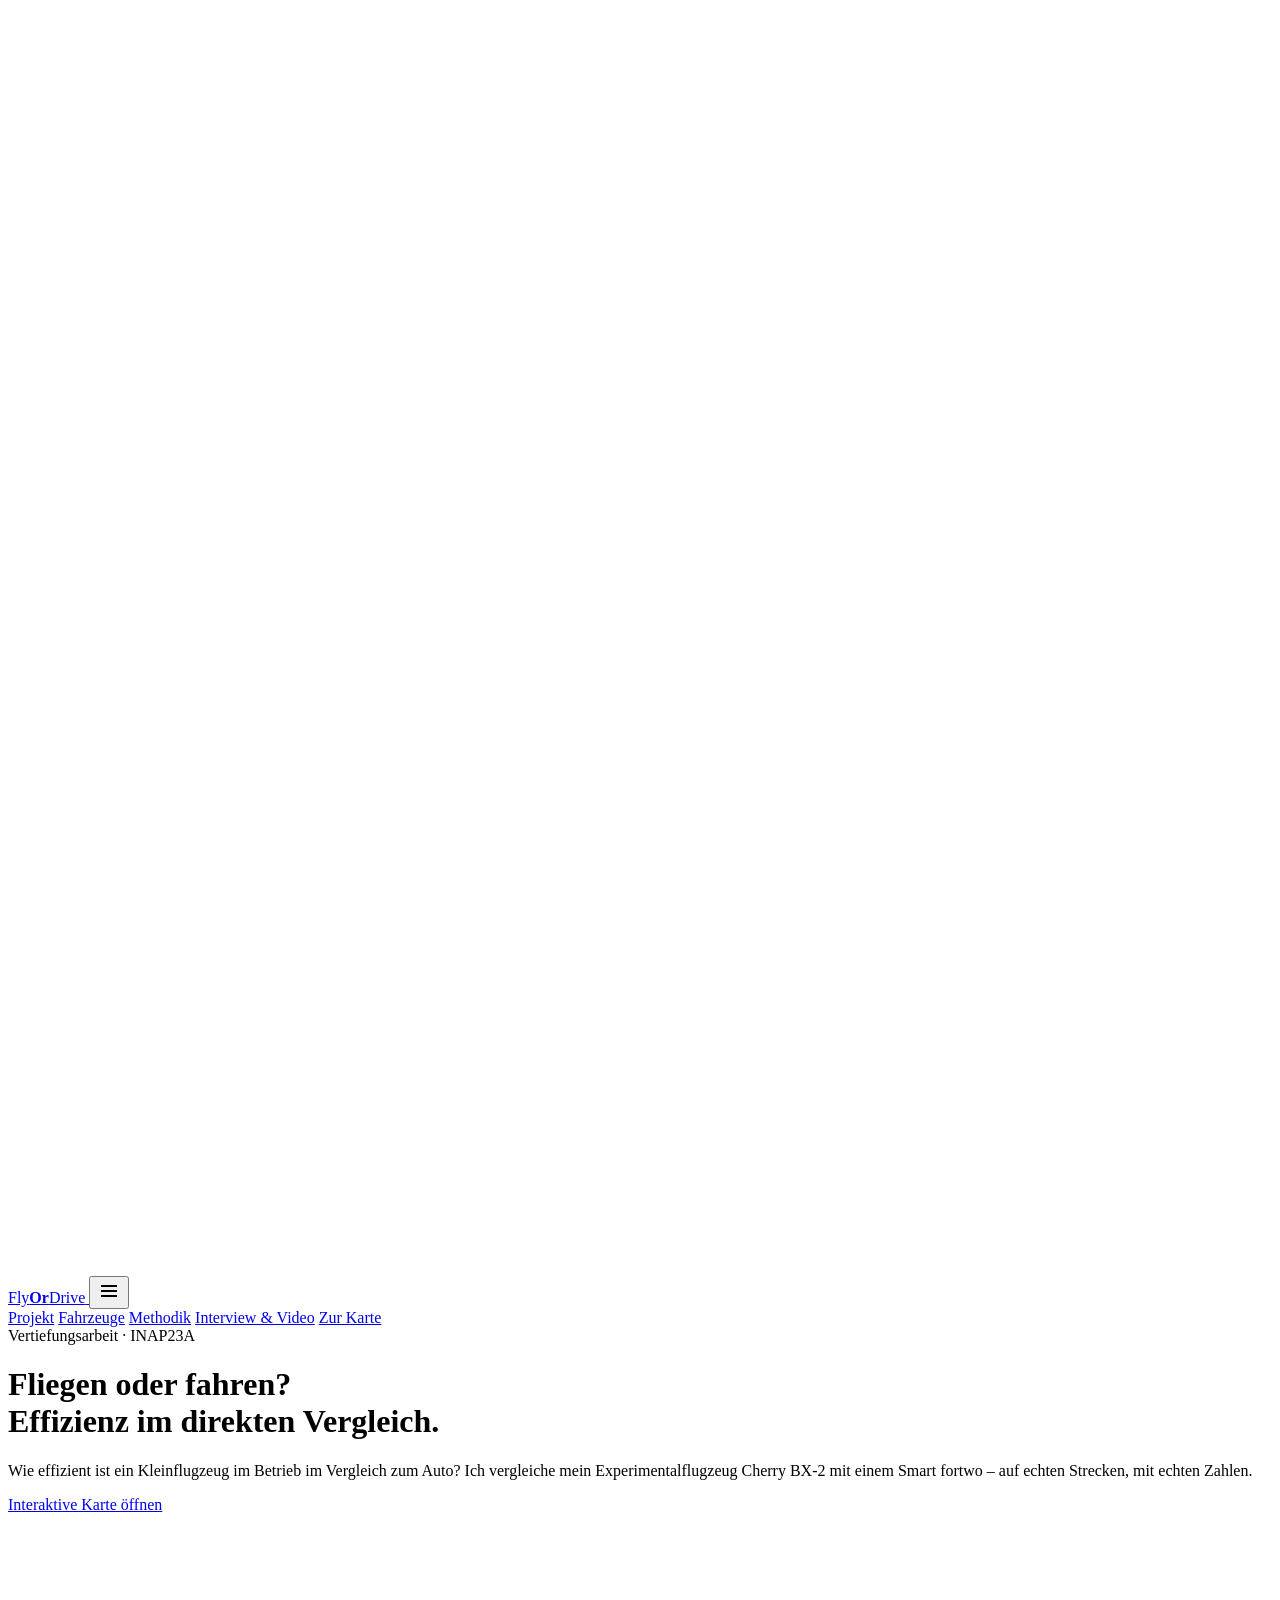
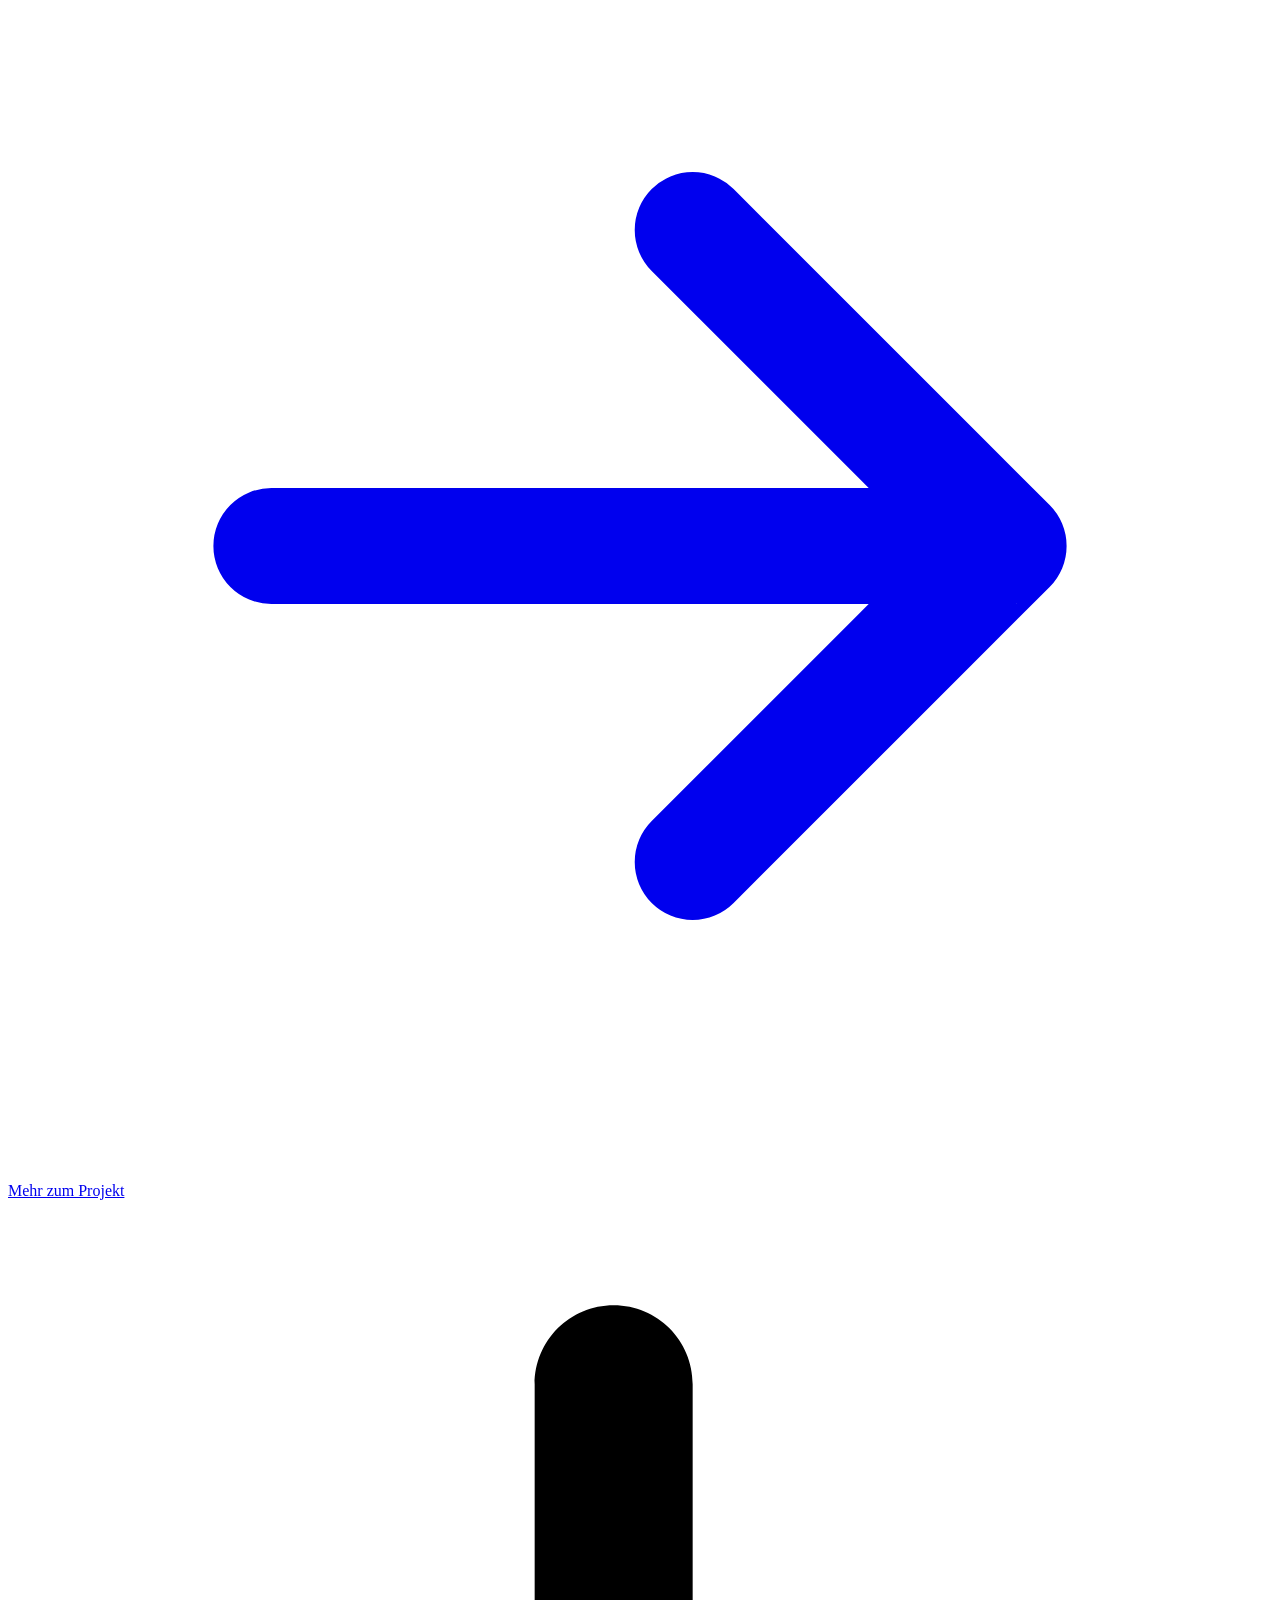
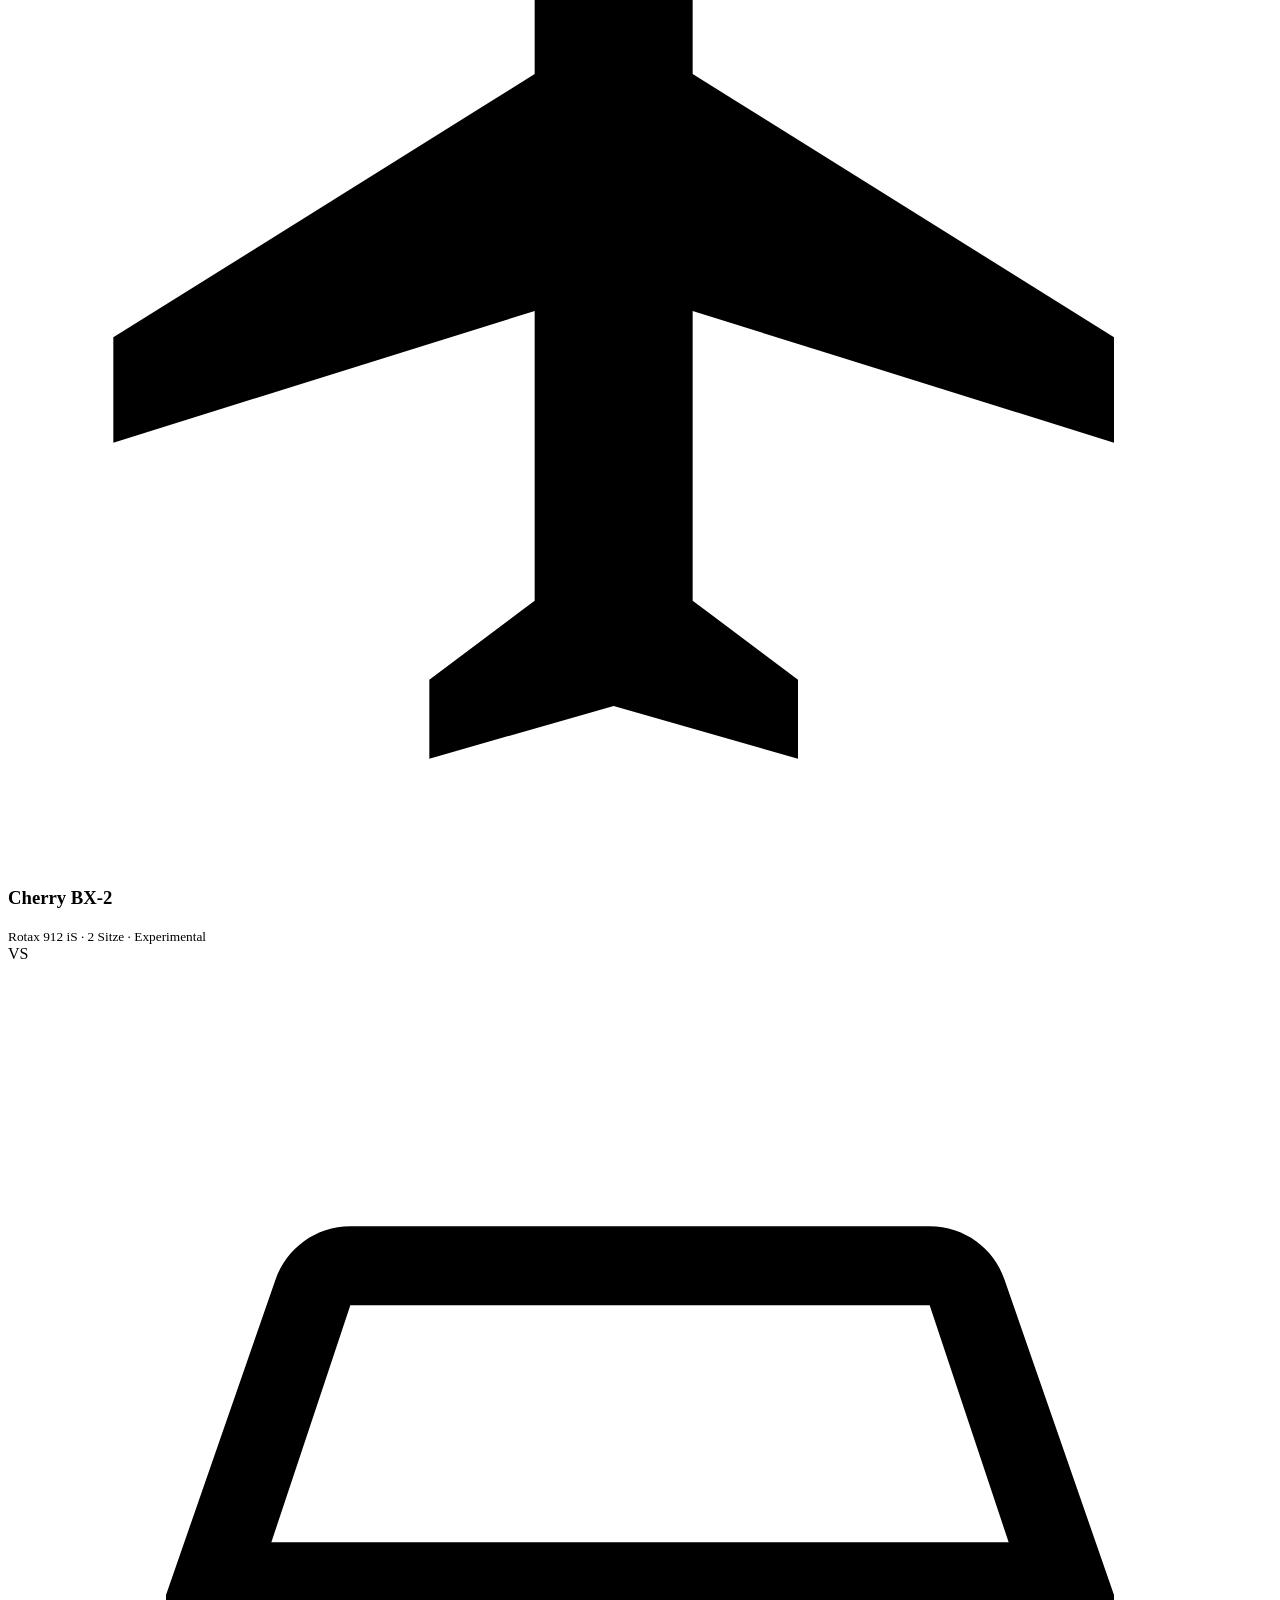
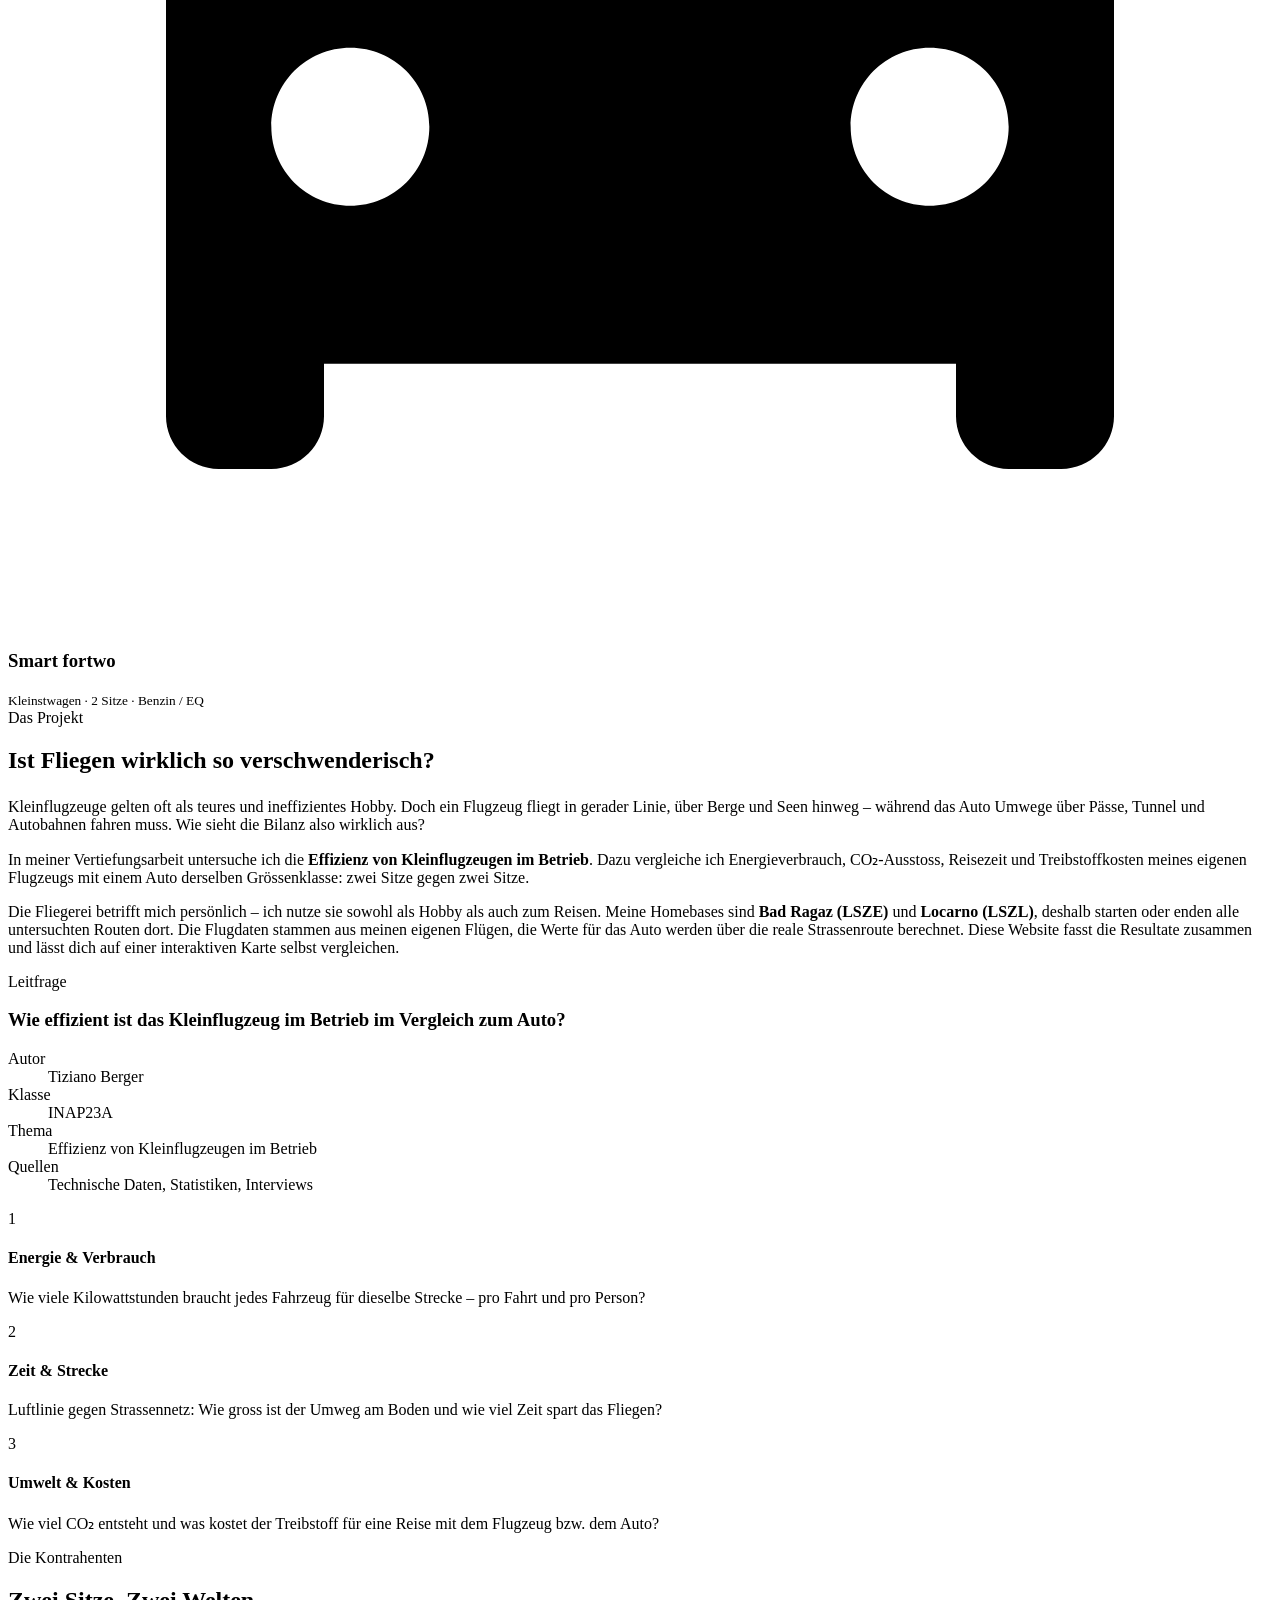
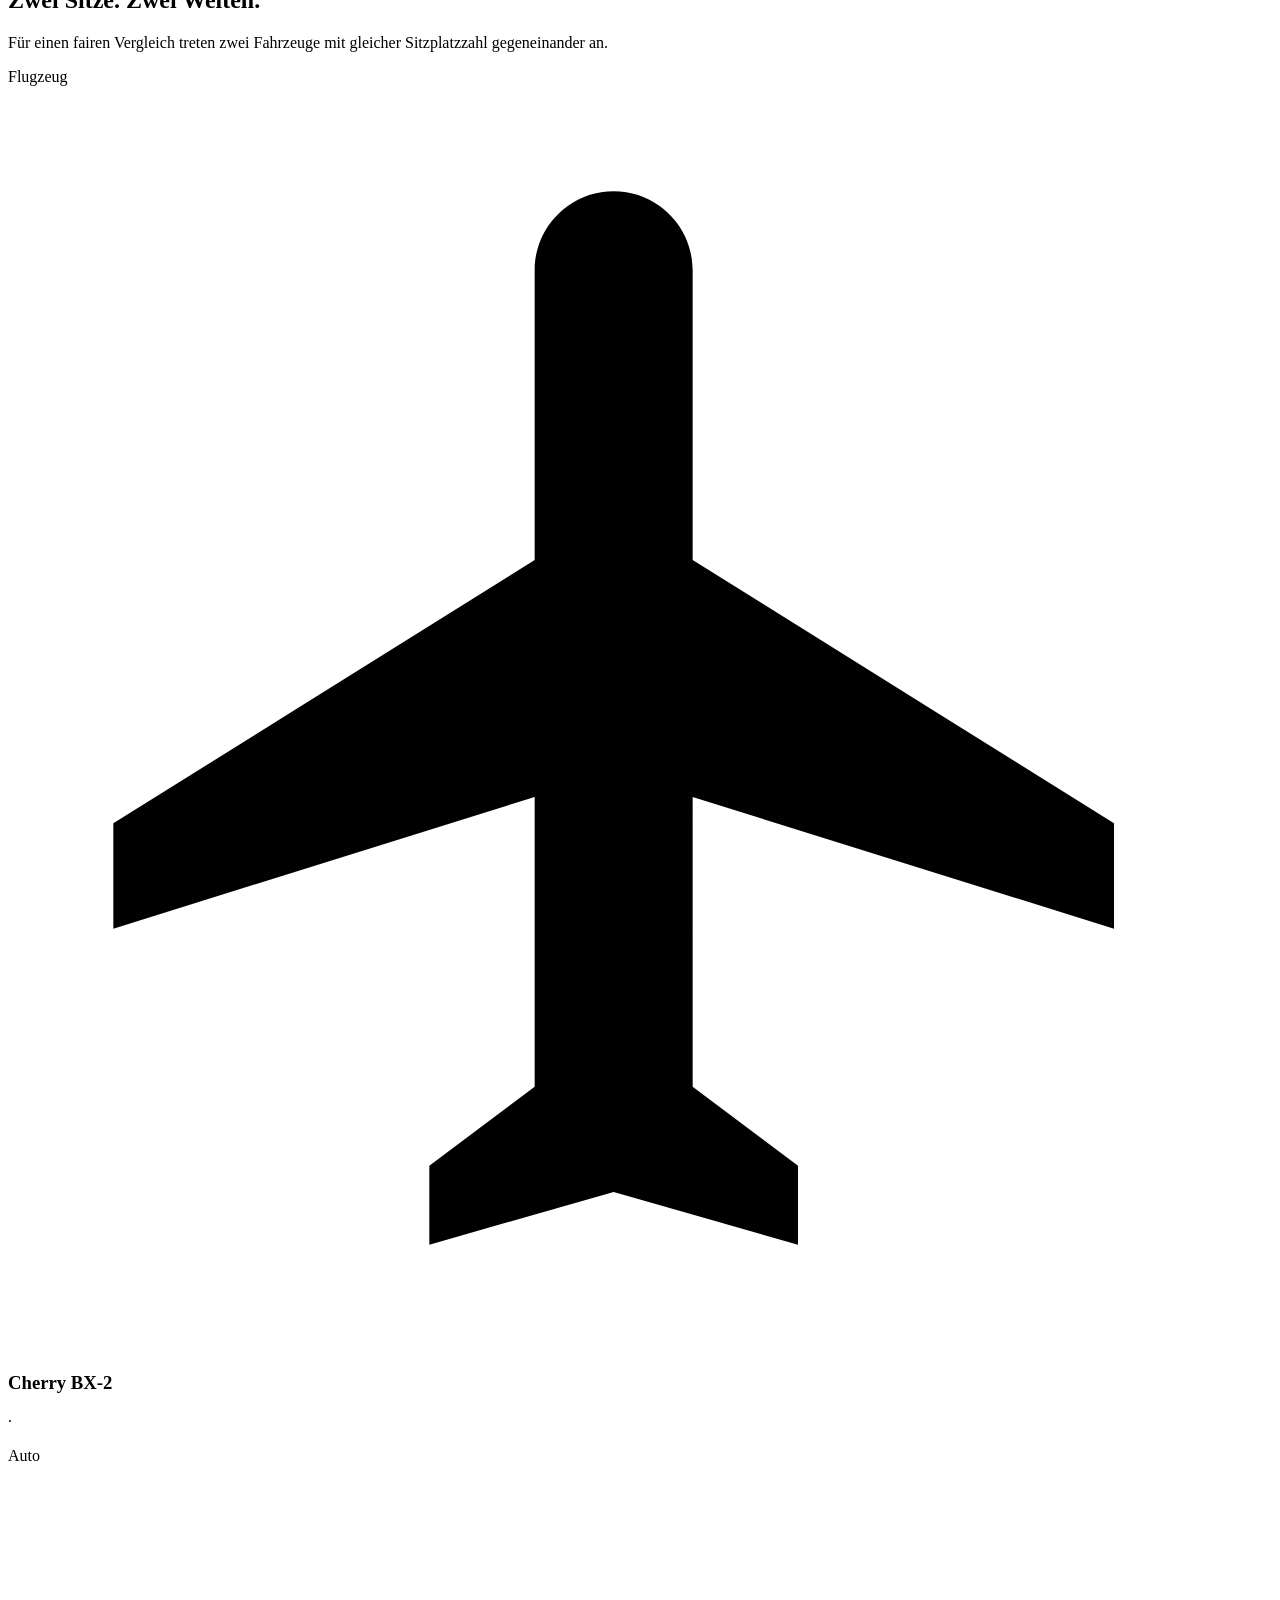
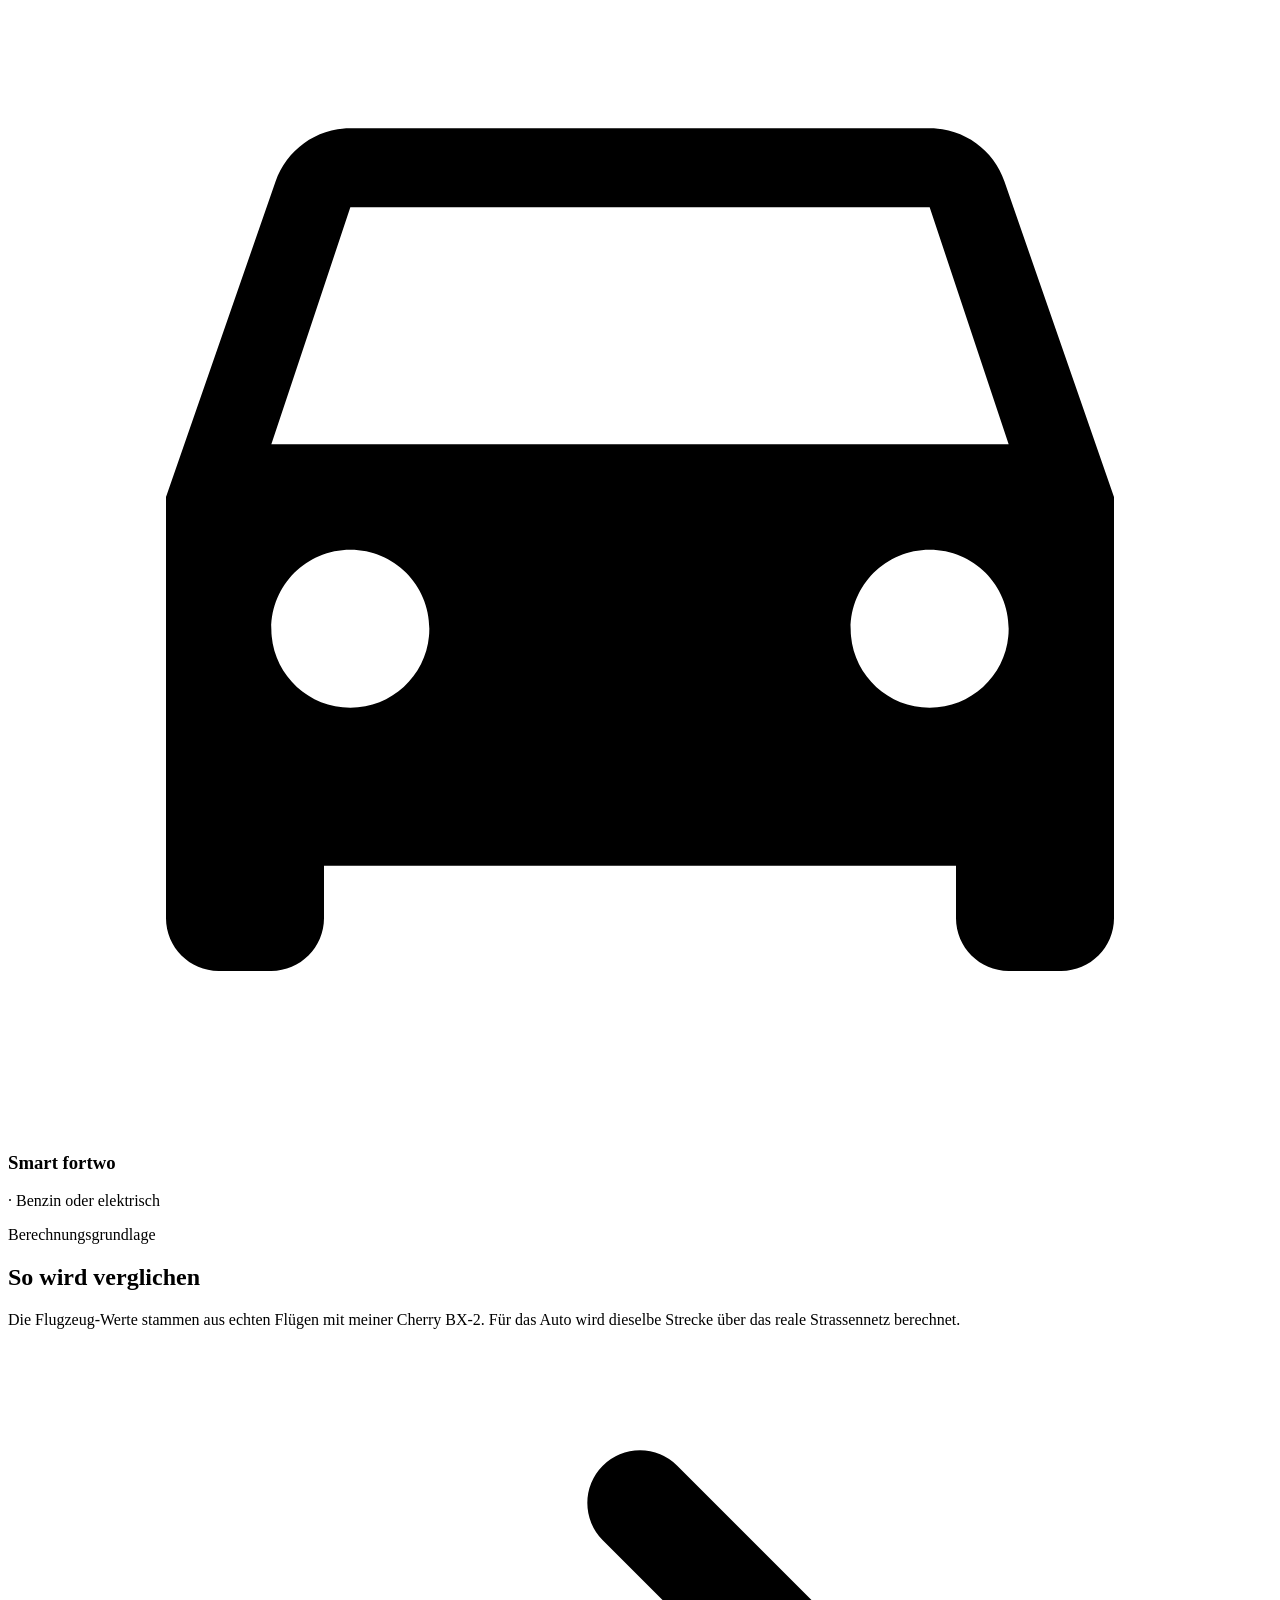
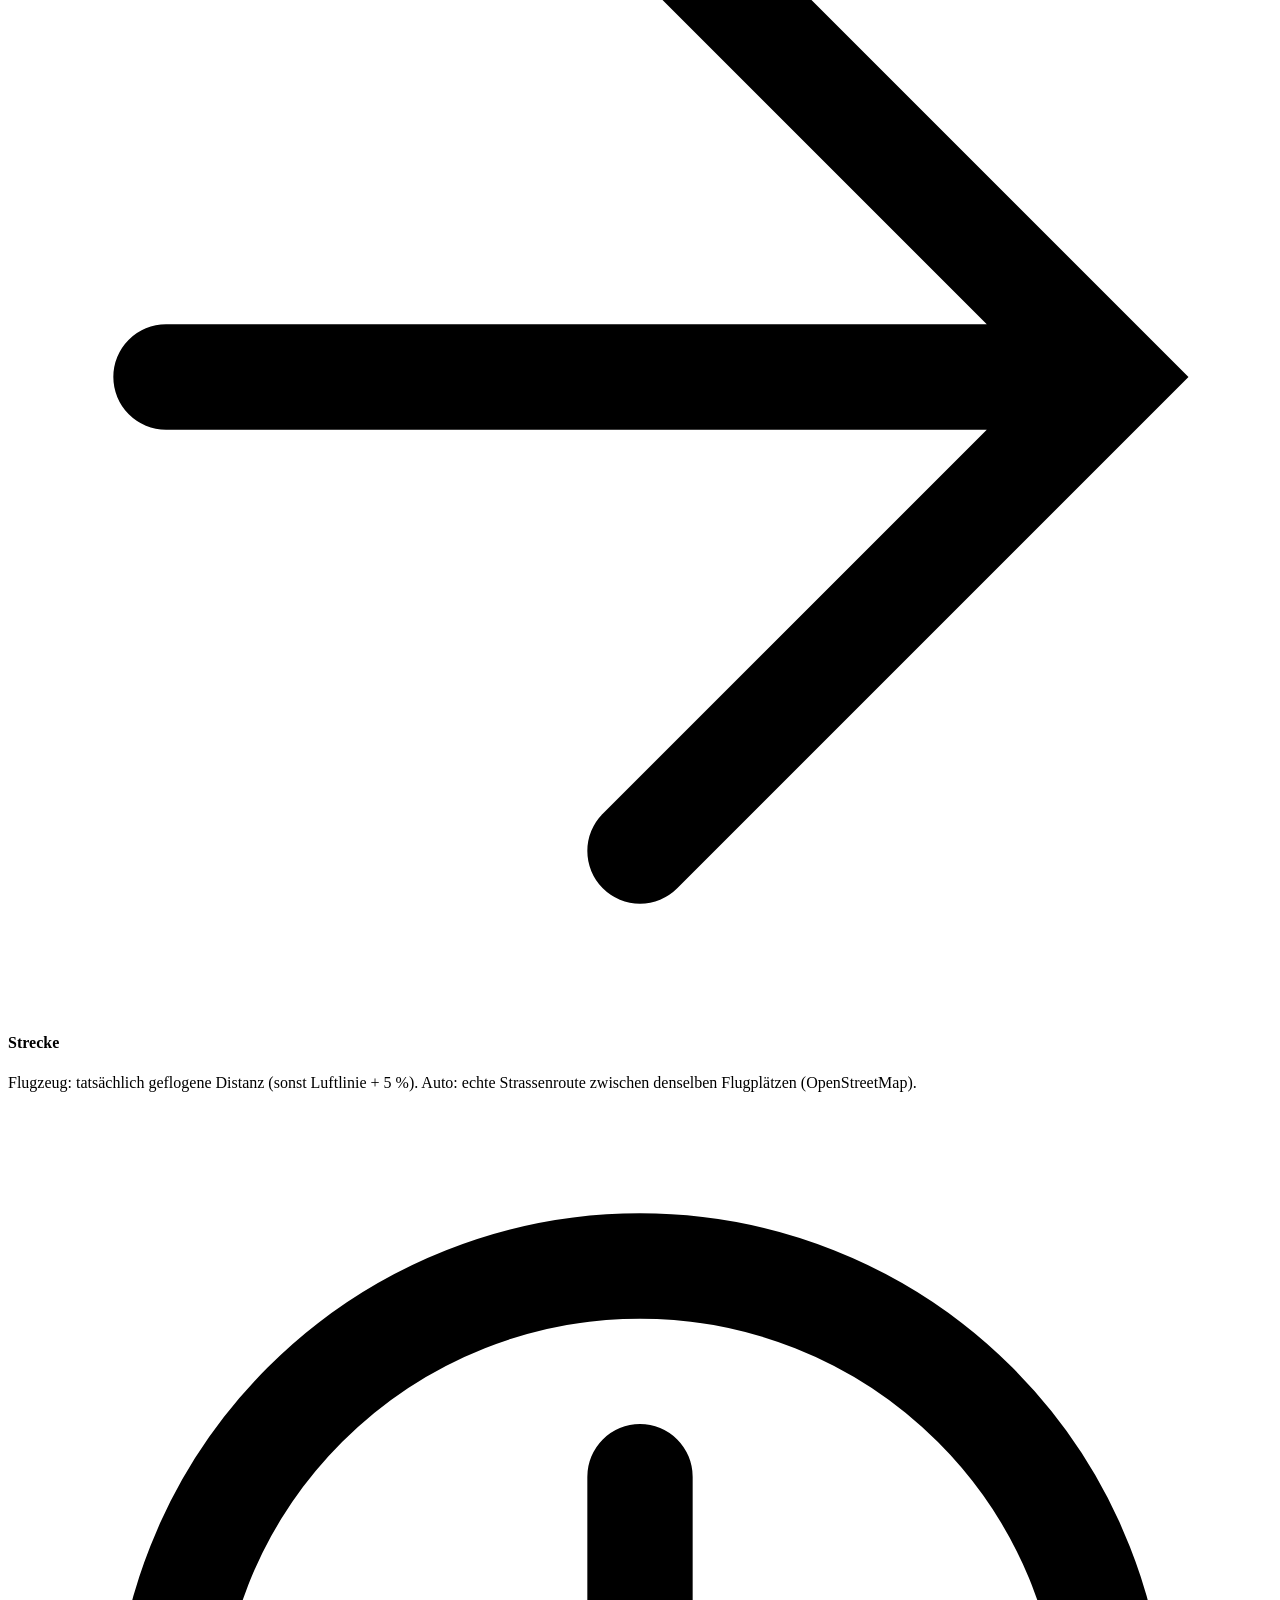
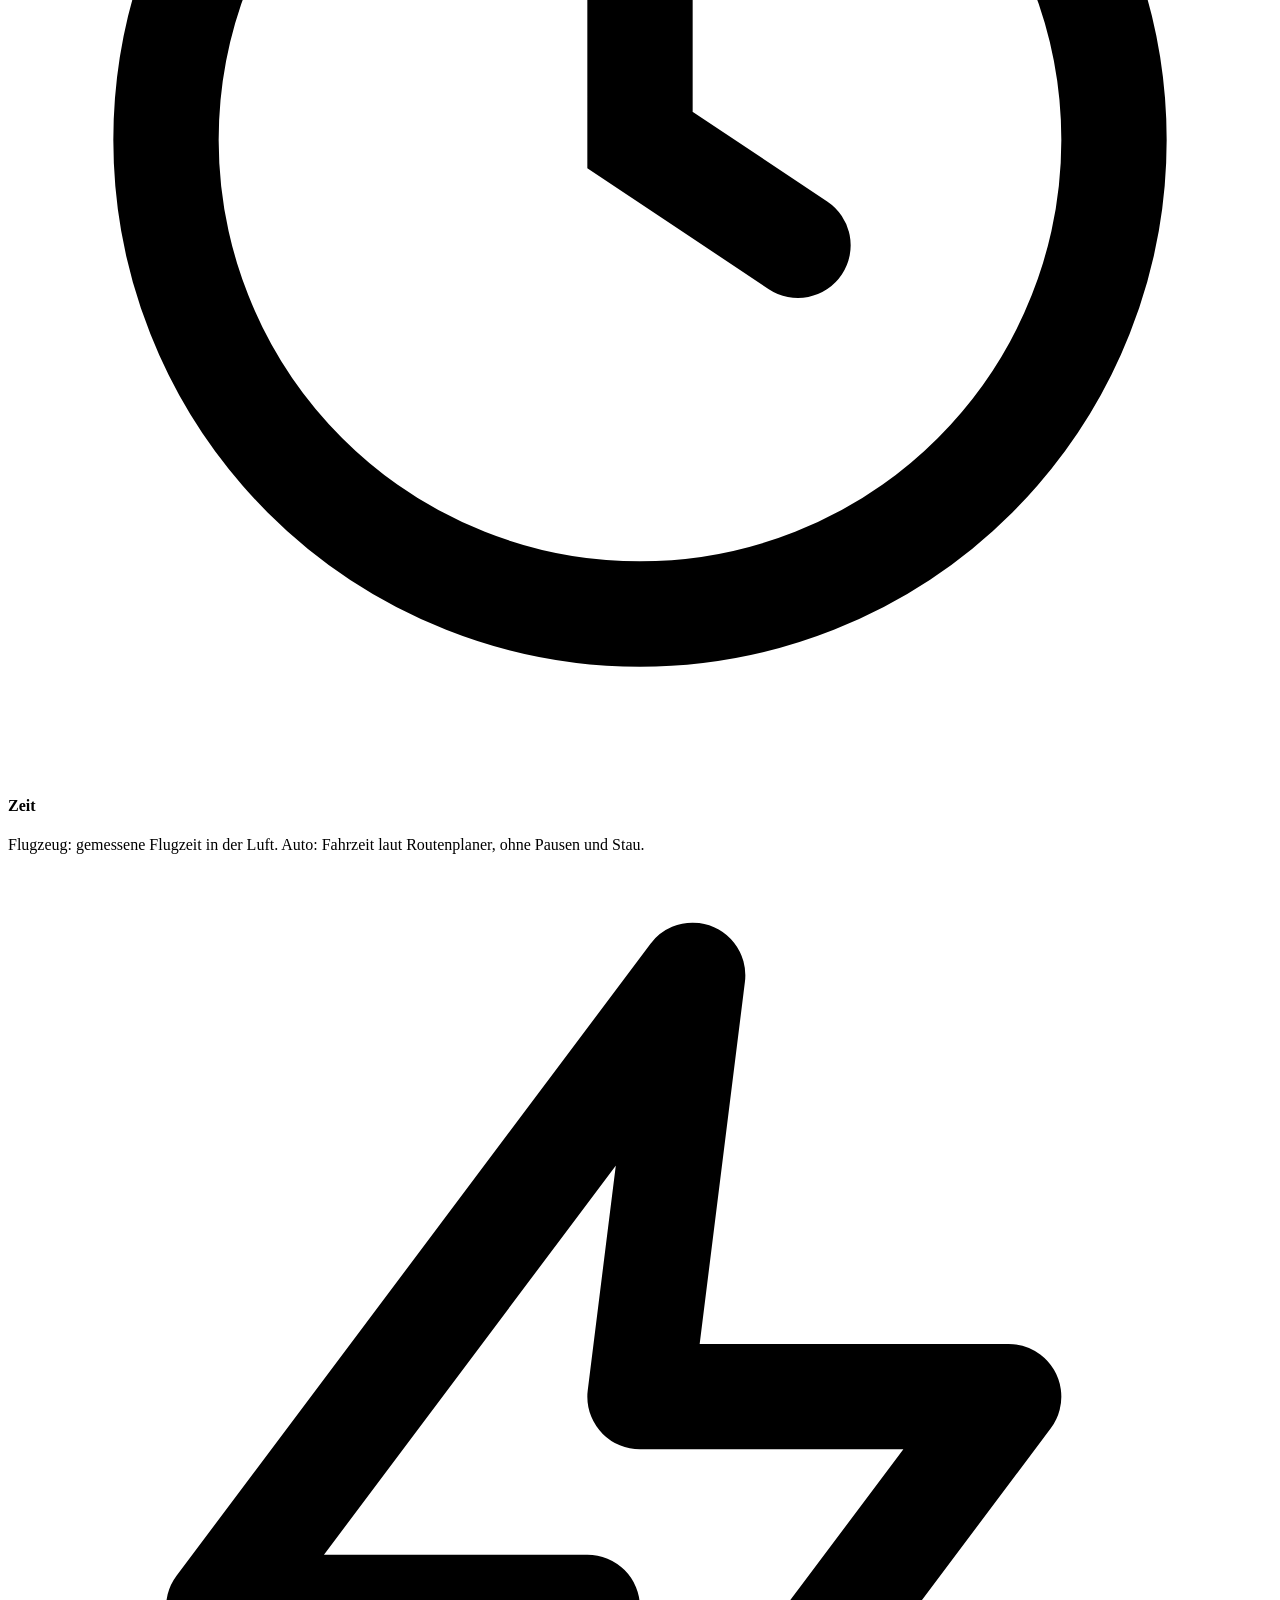
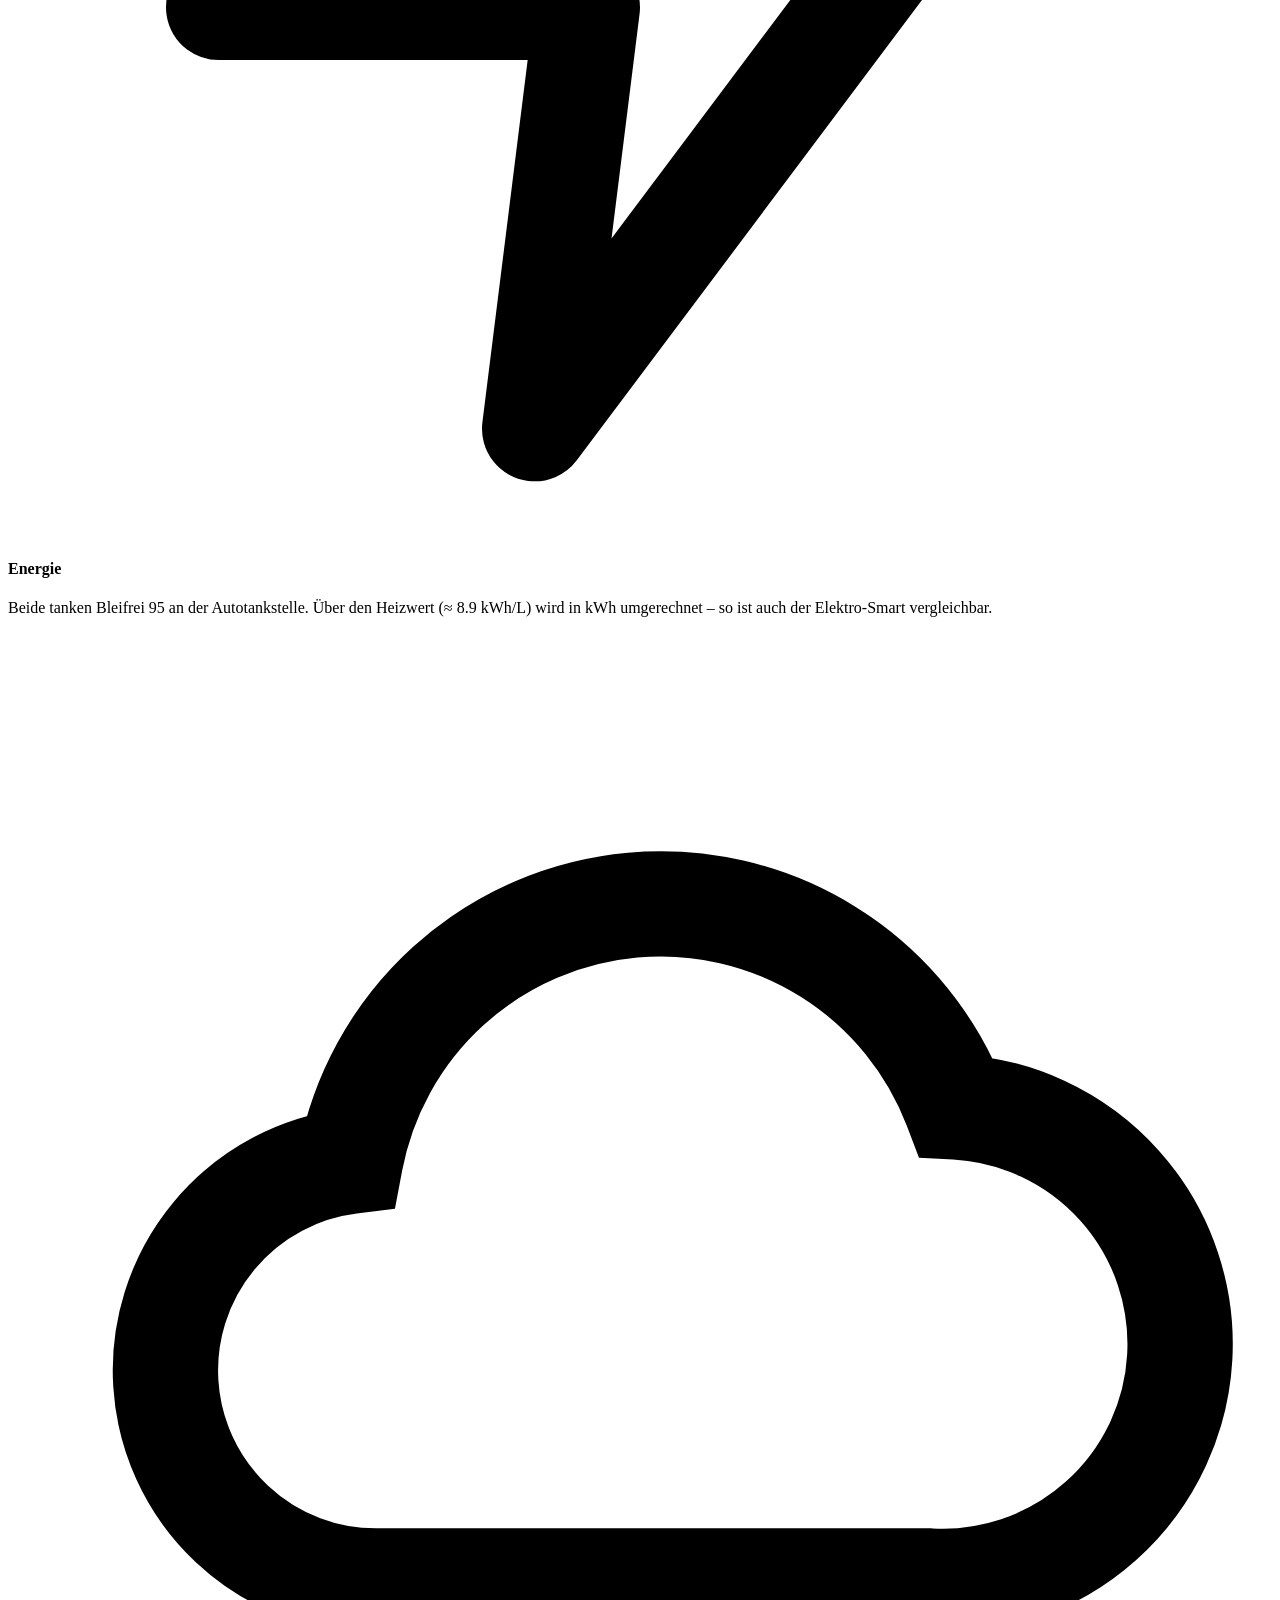
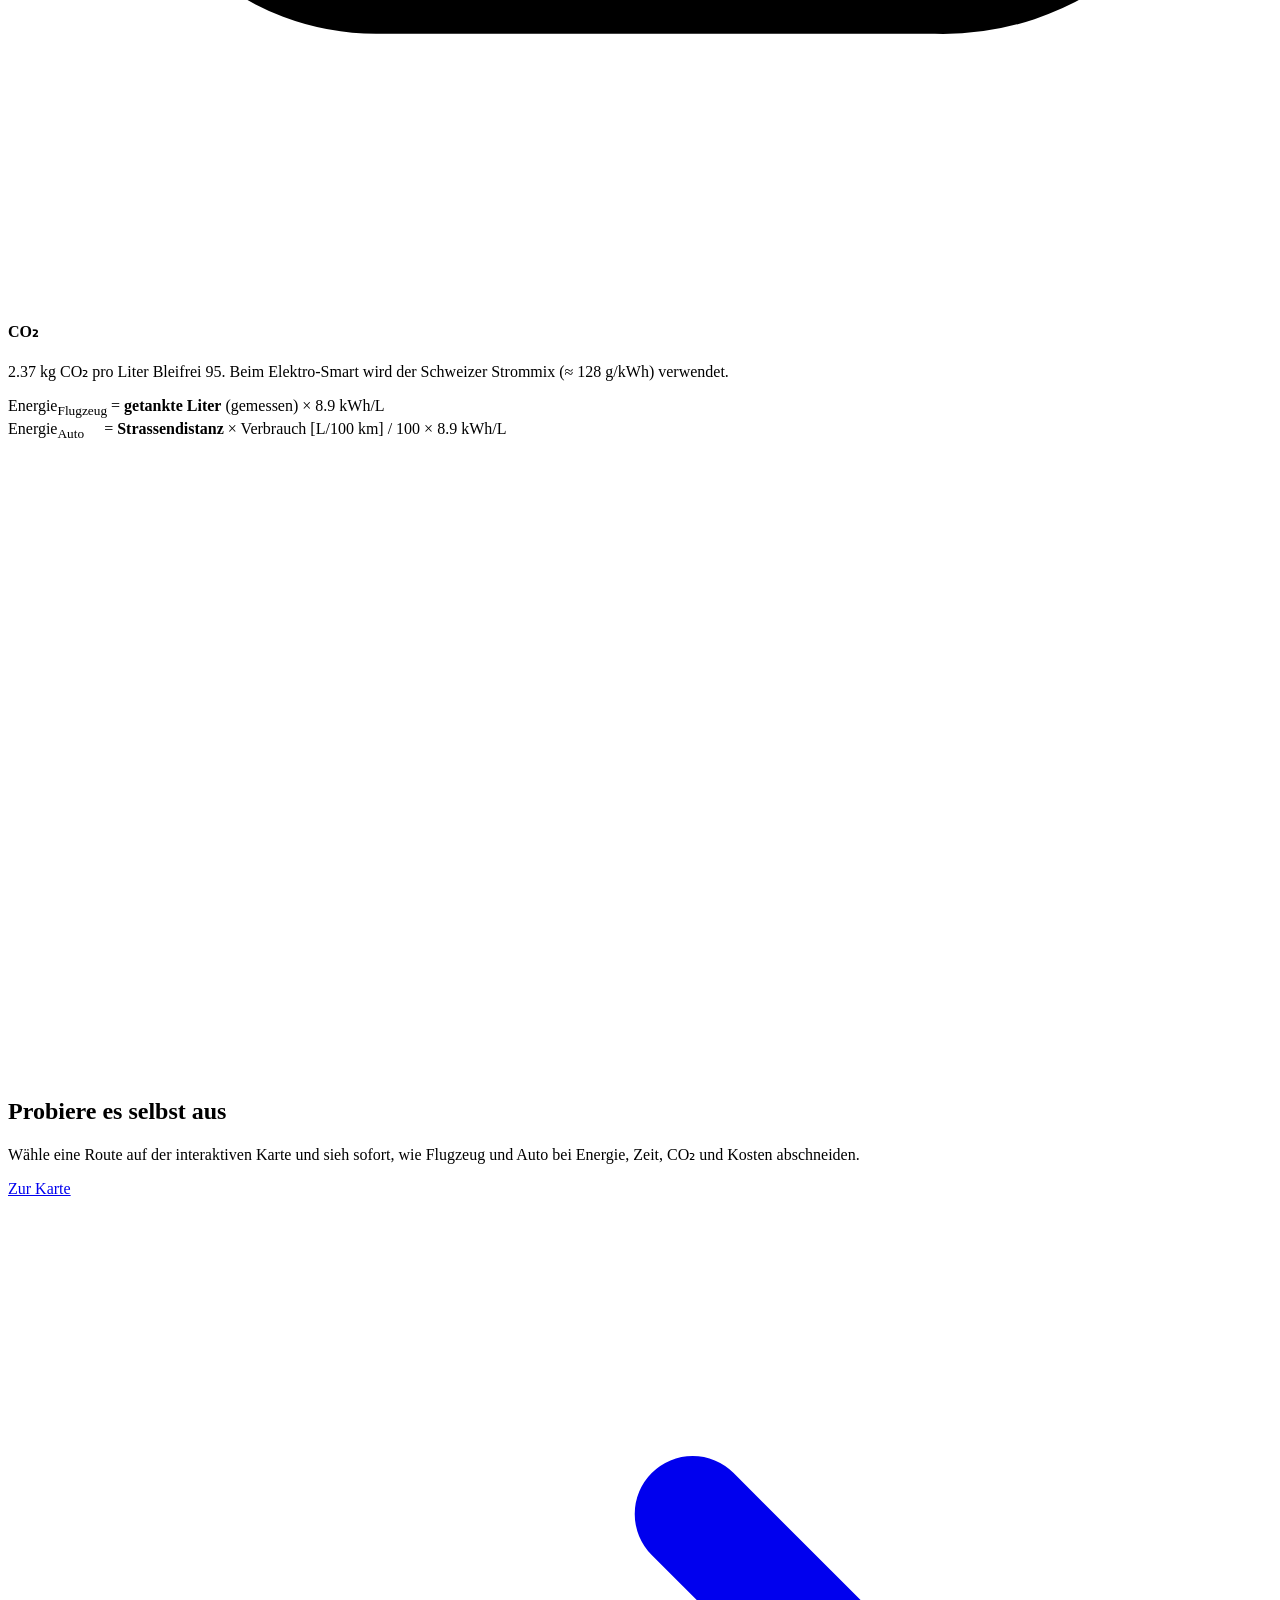
==== index.html @ 59091412 "Startseite mit Projekt, Fahrzeugen, Methodik und Medien" ====
<!doctype html>
<html lang="de-CH">
<head>
  <meta charset="utf-8">
  <meta name="viewport" content="width=device-width, initial-scale=1">
  <title>FlyOrDrive – Kleinflugzeug vs. Auto</title>
  <meta name="description" content="Wie effizient ist ein Kleinflugzeug im Betrieb im Vergleich zum Auto? Vertiefungsarbeit von Tiziano Berger: Cherry BX-2 vs. Smart fortwo.">
  <link rel="icon" href="assets/img/favicon.svg" type="image/svg+xml">
  <link rel="preconnect" href="https://fonts.googleapis.com">
  <link rel="preconnect" href="https://fonts.gstatic.com" crossorigin>
  <link href="https://fonts.googleapis.com/css2?family=Inter:wght@400;500;600;700&family=Space+Grotesk:wght@500;700&display=swap" rel="stylesheet">
  <link rel="stylesheet" href="assets/css/style.css">
</head>
<body>

  <!-- Navigation -->
  <nav class="nav" id="nav">
    <div class="container nav-inner">
      <a href="index.html" class="brand">
        <span class="brand-mark"><svg viewBox="0 0 24 24" fill="#fff"><path d="M21 16v-2l-8-5V3.5c0-.83-.67-1.5-1.5-1.5S10 2.67 10 3.5V9l-8 5v2l8-2.5V19l-2 1.5V22l3.5-1 3.5 1v-1.5L13 19v-5.5l8 2.5z"/></svg></span>
        <span>Fly<b>Or</b>Drive</span>
      </a>
      <button class="nav-toggle" aria-label="Menü öffnen" id="navToggle">
        <svg width="24" height="24" viewBox="0 0 24 24" fill="none" stroke="currentColor" stroke-width="2"><path d="M4 7h16M4 12h16M4 17h16"/></svg>
      </button>
      <div class="nav-links" id="navLinks">
        <a href="#projekt">Projekt</a>
        <a href="#fahrzeuge">Fahrzeuge</a>
        <a href="#methodik">Methodik</a>
        <a href="#medien">Interview &amp; Video</a>
        <a href="karte.html">Zur Karte</a>
      </div>
    </div>
  </nav>

  <!-- Hero -->
  <header class="hero">
    <div class="container hero-grid">
      <div>
        <span class="eyebrow"><span class="dot"></span>Vertiefungsarbeit · INAP23A</span>
        <h1>Fliegen oder fahren?<br><span class="grad">Effizienz im direkten Vergleich.</span></h1>
        <p class="lead">
          Wie effizient ist ein Kleinflugzeug im Betrieb im Vergleich zum Auto? Ich vergleiche mein
          Experimentalflugzeug Cherry BX-2 mit einem Smart fortwo – auf echten Strecken, mit echten Zahlen.
        </p>
        <div class="hero-actions">
          <a href="karte.html" class="btn btn-primary">
            Interaktive Karte öffnen
            <svg viewBox="0 0 24 24" fill="none" stroke="currentColor" stroke-width="2.2" stroke-linecap="round" stroke-linejoin="round"><path d="M5 12h14M13 6l6 6-6 6"/></svg>
          </a>
          <a href="#projekt" class="btn btn-ghost">Mehr zum Projekt</a>
        </div>
      </div>

      <div class="versus">
        <div class="versus-card plane">
          <div class="ico"><svg viewBox="0 0 24 24" fill="currentColor"><path d="M21 16v-2l-8-5V3.5c0-.83-.67-1.5-1.5-1.5S10 2.67 10 3.5V9l-8 5v2l8-2.5V19l-2 1.5V22l3.5-1 3.5 1v-1.5L13 19v-5.5l8 2.5z"/></svg></div>
          <div><h3>Cherry BX-2</h3><small>Rotax 912 iS · 2 Sitze · Experimental</small></div>
        </div>
        <div class="versus-vs">VS</div>
        <div class="versus-card car">
          <div class="ico"><svg viewBox="0 0 24 24" fill="currentColor"><path d="M18.92 6.01C18.72 5.42 18.16 5 17.5 5h-11c-.66 0-1.21.42-1.42 1.01L3 12v8c0 .55.45 1 1 1h1c.55 0 1-.45 1-1v-1h12v1c0 .55.45 1 1 1h1c.55 0 1-.45 1-1v-8l-2.08-5.99zM6.5 16c-.83 0-1.5-.67-1.5-1.5S5.67 13 6.5 13s1.5.67 1.5 1.5S7.33 16 6.5 16zm11 0c-.83 0-1.5-.67-1.5-1.5s.67-1.5 1.5-1.5 1.5.67 1.5 1.5-.67 1.5-1.5 1.5zM5 11l1.5-4.5h11L19 11H5z"/></svg></div>
          <div><h3>Smart fortwo</h3><small>Kleinstwagen · 2 Sitze · Benzin / EQ</small></div>
        </div>
      </div>
    </div>
  </header>

  <!-- Projekt -->
  <section id="projekt">
    <div class="container">
      <div class="project-grid">
        <div class="reveal">
          <span class="kicker">Das Projekt</span>
          <div class="section-head" style="margin-bottom:24px">
            <h2>Ist Fliegen wirklich so verschwenderisch?</h2>
          </div>
          <p>
            Kleinflugzeuge gelten oft als teures und ineffizientes Hobby. Doch ein Flugzeug fliegt in
            gerader Linie, über Berge und Seen hinweg – während das Auto Umwege über Pässe, Tunnel und
            Autobahnen fahren muss. Wie sieht die Bilanz also wirklich aus?
          </p>
          <p>
            In meiner Vertiefungsarbeit untersuche ich die <strong>Effizienz von Kleinflugzeugen im Betrieb</strong>.
            Dazu vergleiche ich Energieverbrauch, CO₂-Ausstoss, Reisezeit und Treibstoffkosten meines
            eigenen Flugzeugs mit einem Auto derselben Grössenklasse: zwei Sitze gegen zwei Sitze.
          </p>
          <p>
            Die Fliegerei betrifft mich persönlich – ich nutze sie sowohl als Hobby als auch zum Reisen.
            Meine Homebases sind <strong>Bad Ragaz (LSZE)</strong> und <strong>Locarno (LSZL)</strong>, deshalb starten
            oder enden alle untersuchten Routen dort. Die Flugdaten stammen aus meinen eigenen Flügen, die Werte
            für das Auto werden über die reale Strassenroute berechnet.
            Diese Website fasst die Resultate zusammen und lässt dich auf einer interaktiven Karte selbst vergleichen.
          </p>
        </div>

        <aside class="question reveal">
          <span class="label">Leitfrage</span>
          <h3>Wie effizient ist das Kleinflugzeug im Betrieb im Vergleich zum Auto?</h3>
          <dl class="meta">
            <dt>Autor</dt><dd>Tiziano Berger</dd>
            <dt>Klasse</dt><dd>INAP23A</dd>
            <dt>Thema</dt><dd>Effizienz von Kleinflugzeugen im Betrieb</dd>
            <dt>Quellen</dt><dd>Technische Daten, Statistiken, Interviews</dd>
          </dl>
        </aside>
      </div>

      <div class="pillars">
        <div class="pillar reveal">
          <div class="num">1</div>
          <h4>Energie &amp; Verbrauch</h4>
          <p>Wie viele Kilowattstunden braucht jedes Fahrzeug für dieselbe Strecke – pro Fahrt und pro Person?</p>
        </div>
        <div class="pillar reveal">
          <div class="num">2</div>
          <h4>Zeit &amp; Strecke</h4>
          <p>Luftlinie gegen Strassennetz: Wie gross ist der Umweg am Boden und wie viel Zeit spart das Fliegen?</p>
        </div>
        <div class="pillar reveal">
          <div class="num">3</div>
          <h4>Umwelt &amp; Kosten</h4>
          <p>Wie viel CO₂ entsteht und was kostet der Treibstoff für eine Reise mit dem Flugzeug bzw. dem Auto?</p>
        </div>
      </div>
    </div>
  </section>

  <!-- Fahrzeuge -->
  <section id="fahrzeuge" class="alt">
    <div class="container">
      <div class="section-head center reveal">
        <span class="kicker">Die Kontrahenten</span>
        <h2>Zwei Sitze. Zwei Welten.</h2>
        <p>Für einen fairen Vergleich treten zwei Fahrzeuge mit gleicher Sitzplatzzahl gegeneinander an.</p>
      </div>

      <div class="vehicles">
        <article class="vehicle plane reveal">
          <div class="vehicle-media">
            <span class="tag">Flugzeug</span>
            <svg class="placeholder" viewBox="0 0 24 24" fill="currentColor"><path d="M21 16v-2l-8-5V3.5c0-.83-.67-1.5-1.5-1.5S10 2.67 10 3.5V9l-8 5v2l8-2.5V19l-2 1.5V22l3.5-1 3.5 1v-1.5L13 19v-5.5l8 2.5z"/></svg>
            <img data-src="aircraft.image" alt="Cherry BX-2" hidden>
          </div>
          <div class="vehicle-body">
            <h3 data-bind="aircraft.name">Cherry BX-2</h3>
            <div class="sub"><span data-bind="aircraft.category"></span> · <span data-bind="aircraft.engine"></span></div>
            <p data-bind="aircraft.description"></p>
            <div class="specs" id="aircraftSpecs"></div>
          </div>
        </article>

        <article class="vehicle car reveal">
          <div class="vehicle-media">
            <span class="tag">Auto</span>
            <svg class="placeholder" viewBox="0 0 24 24" fill="currentColor"><path d="M18.92 6.01C18.72 5.42 18.16 5 17.5 5h-11c-.66 0-1.21.42-1.42 1.01L3 12v8c0 .55.45 1 1 1h1c.55 0 1-.45 1-1v-1h12v1c0 .55.45 1 1 1h1c.55 0 1-.45 1-1v-8l-2.08-5.99zM6.5 16c-.83 0-1.5-.67-1.5-1.5S5.67 13 6.5 13s1.5.67 1.5 1.5S7.33 16 6.5 16zm11 0c-.83 0-1.5-.67-1.5-1.5s.67-1.5 1.5-1.5 1.5.67 1.5 1.5-.67 1.5-1.5 1.5zM5 11l1.5-4.5h11L19 11H5z"/></svg>
            <img data-src="car.image" alt="Smart fortwo" hidden>
          </div>
          <div class="vehicle-body">
            <h3 data-bind="car.name">Smart fortwo</h3>
            <div class="sub"><span data-bind="car.category"></span> · Benzin oder elektrisch</div>
            <p data-bind="car.description"></p>
            <div class="specs" id="carSpecs"></div>
          </div>
        </article>
      </div>
    </div>
  </section>

  <!-- Methodik -->
  <section id="methodik">
    <div class="container">
      <div class="section-head reveal">
        <span class="kicker">Berechnungsgrundlage</span>
        <h2>So wird verglichen</h2>
        <p>Die Flugzeug-Werte stammen aus echten Flügen mit meiner Cherry BX-2. Für das Auto wird dieselbe Strecke über das reale Strassennetz berechnet.</p>
      </div>
      <div class="method-grid">
        <div class="method reveal">
          <div class="ico"><svg viewBox="0 0 24 24" fill="none" stroke="currentColor" stroke-width="2" stroke-linecap="round"><path d="M3 12h18M12 3l9 9-9 9"/></svg></div>
          <h4>Strecke</h4>
          <p>Flugzeug: tatsächlich geflogene Distanz (sonst Luftlinie + 5 %). Auto: echte Strassenroute zwischen denselben Flugplätzen (OpenStreetMap).</p>
        </div>
        <div class="method reveal">
          <div class="ico"><svg viewBox="0 0 24 24" fill="none" stroke="currentColor" stroke-width="2" stroke-linecap="round"><circle cx="12" cy="12" r="9"/><path d="M12 7v5l3 2"/></svg></div>
          <h4>Zeit</h4>
          <p>Flugzeug: gemessene Flugzeit in der Luft. Auto: Fahrzeit laut Routenplaner, ohne Pausen und Stau.</p>
        </div>
        <div class="method reveal">
          <div class="ico"><svg viewBox="0 0 24 24" fill="none" stroke="currentColor" stroke-width="2" stroke-linecap="round" stroke-linejoin="round"><path d="M13 2 4 14h7l-1 8 9-12h-7z"/></svg></div>
          <h4>Energie</h4>
          <p>Beide tanken Bleifrei 95 an der Autotankstelle. Über den Heizwert (≈ 8.9 kWh/L) wird in kWh umgerechnet – so ist auch der Elektro-Smart vergleichbar.</p>
        </div>
        <div class="method reveal">
          <div class="ico"><svg viewBox="0 0 24 24" fill="none" stroke="currentColor" stroke-width="2" stroke-linecap="round"><path d="M7 18a4 4 0 0 1-.5-7.97A6 6 0 0 1 18 9a4.5 4.5 0 0 1-.5 9z"/></svg></div>
          <h4>CO₂</h4>
          <p>2.37 kg CO₂ pro Liter Bleifrei 95. Beim Elektro-Smart wird der Schweizer Strommix (≈ 128 g/kWh) verwendet.</p>
        </div>
      </div>
      <div class="formula reveal">
        Energie<sub>Flugzeug</sub> = <b>getankte Liter</b> (gemessen) × 8.9 kWh/L<br>
        Energie<sub>Auto</sub> &nbsp;&nbsp;&nbsp;&nbsp;= <b>Strassendistanz</b> × Verbrauch [L/100 km] / 100 × 8.9 kWh/L
      </div>
    </div>
  </section>

  <!-- CTA -->
  <section style="padding-top:0">
    <div class="container">
      <div class="cta reveal">
        <svg class="cta-route" viewBox="0 0 400 200" fill="none" stroke="#fff" stroke-width="3" stroke-dasharray="8 10"><path d="M10 180 C 120 20, 260 20, 390 120"/></svg>
        <div>
          <h2>Probiere es selbst aus</h2>
          <p>Wähle eine Route auf der interaktiven Karte und sieh sofort, wie Flugzeug und Auto bei Energie, Zeit, CO₂ und Kosten abschneiden.</p>
        </div>
        <div class="cta-action">
          <a href="karte.html" class="btn btn-primary">
            Zur Karte
            <svg viewBox="0 0 24 24" fill="none" stroke="currentColor" stroke-width="2.2" stroke-linecap="round" stroke-linejoin="round"><path d="M5 12h14M13 6l6 6-6 6"/></svg>
          </a>
        </div>
      </div>
    </div>
  </section>

  <!-- Medien -->
  <section id="medien" class="alt">
    <div class="container">
      <div class="section-head reveal">
        <span class="kicker">Medien</span>
        <h2>Erklärvideo &amp; Interview</h2>
        <p>Das Wichtigste in wenigen Minuten erklärt – und die Sicht eines Experten aus der Praxis.</p>
      </div>
      <div class="media-grid">
        <article class="media-card reveal">
          <div class="media-frame" id="videoFrame">
            <div class="media-empty">
              <div>
                <div class="play"><svg viewBox="0 0 24 24" fill="currentColor"><path d="M8 5v14l11-7z"/></svg></div>
                Das Erklärvideo folgt in Kürze.
              </div>
            </div>
          </div>
          <div class="media-body">
            <h3>Erklärvideo</h3>
            <p>In diesem Video erkläre ich die Fragestellung, die Methode und die wichtigsten Resultate meiner Vertiefungsarbeit.</p>
          </div>
        </article>

        <article class="media-card reveal">
          <div class="media-body">
            <div class="interview-avatar" id="interviewInitials">JH</div>
            <h3>Interview mit <span data-bind="media.interviewPartner"></span></h3>
            <p>
              Im Interview spreche ich mit einem erfahrenen Piloten über den Alltag in der Kleinfliegerei,
              über Verbrauch, Kosten und darüber, wann sich das Fliegen gegenüber dem Auto wirklich lohnt.
            </p>
            <a class="btn btn-light" id="interviewBtn" href="#" aria-disabled="true">
              <svg viewBox="0 0 24 24" fill="none" stroke="currentColor" stroke-width="2" stroke-linecap="round" stroke-linejoin="round"><path d="M12 2a3 3 0 0 0-3 3v7a3 3 0 0 0 6 0V5a3 3 0 0 0-3-3z"/><path d="M19 10v2a7 7 0 0 1-14 0v-2M12 19v3"/></svg>
              <span>Interview folgt</span>
            </a>
          </div>
        </article>
      </div>
    </div>
  </section>

  <footer>
    <div class="container footer-inner">
      <div>© <span id="year"></span> Tiziano Berger · Vertiefungsarbeit INAP23A</div>
      <div><a href="karte.html">Interaktive Karte</a> · <a href="#methodik">Methodik</a></div>
    </div>
  </footer>

  <script src="assets/js/config.js"></script>
  <script src="assets/js/main.js"></script>
</body>
</html>
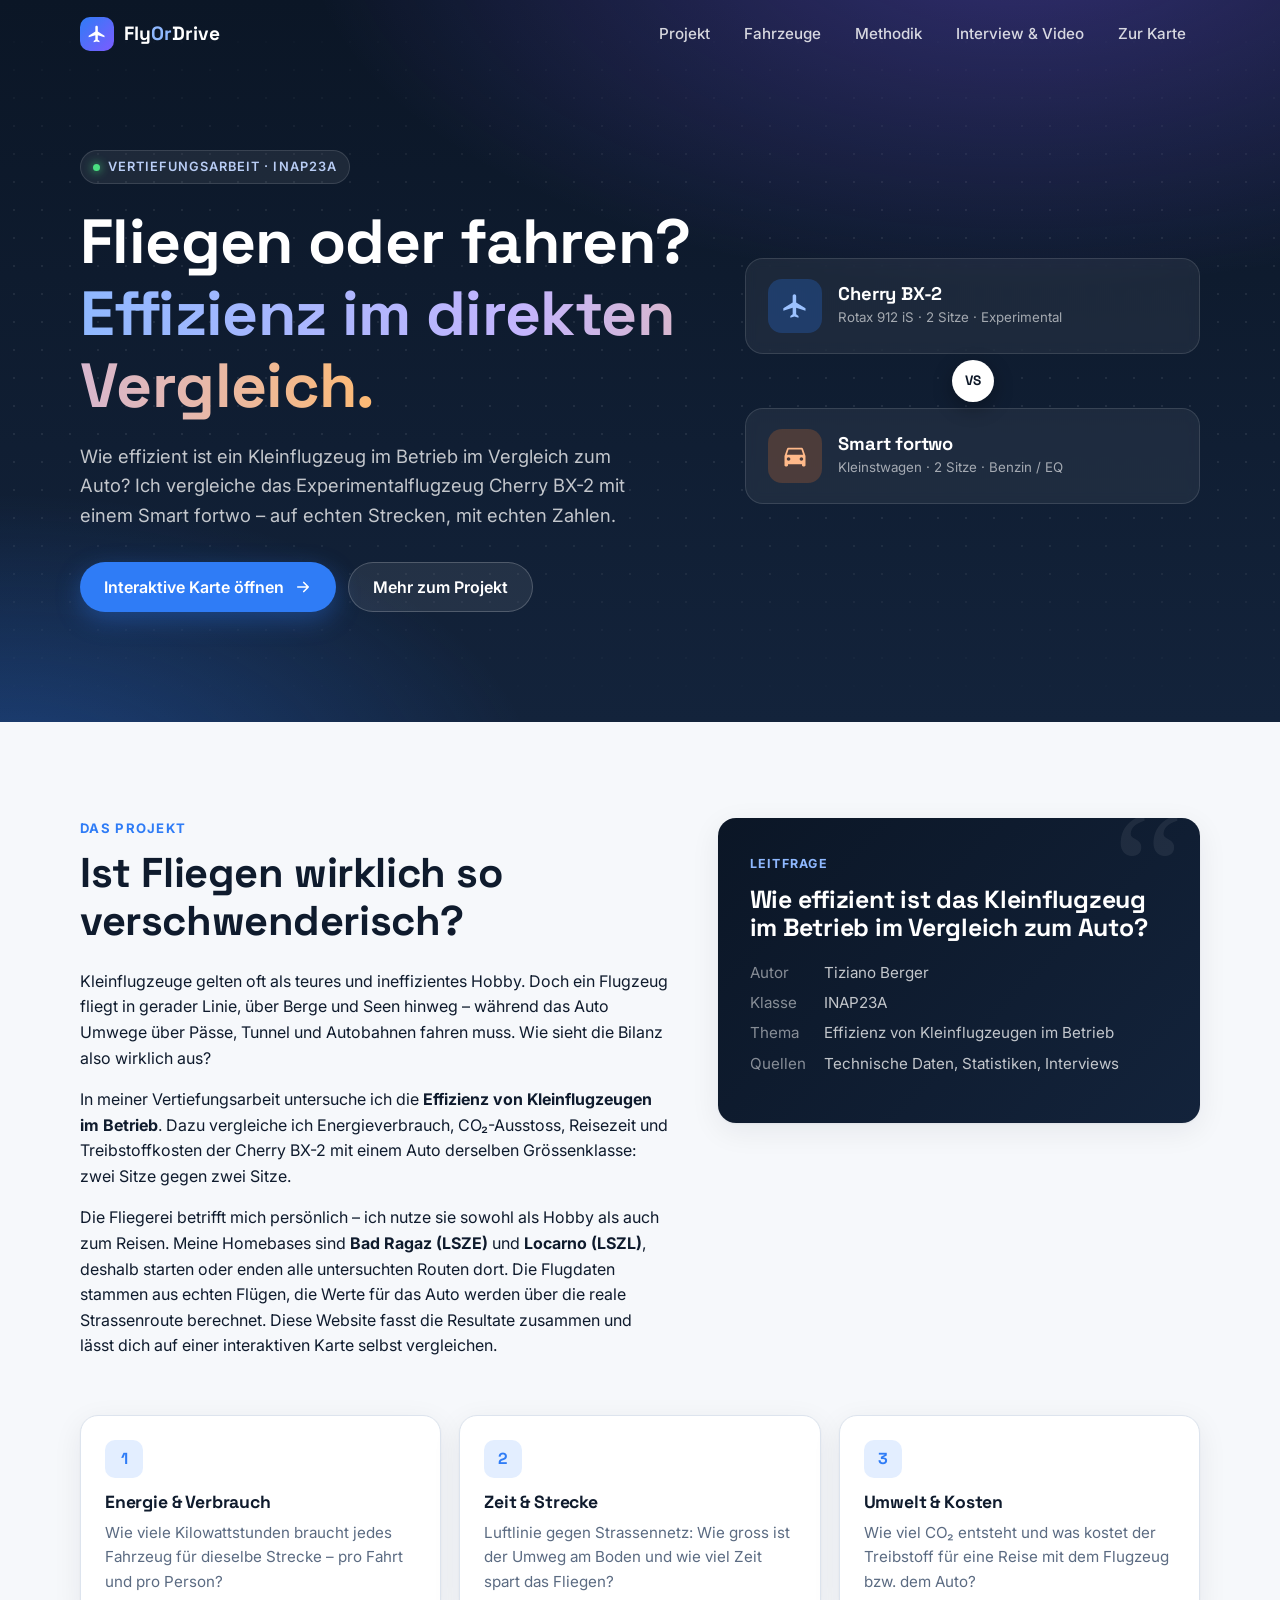
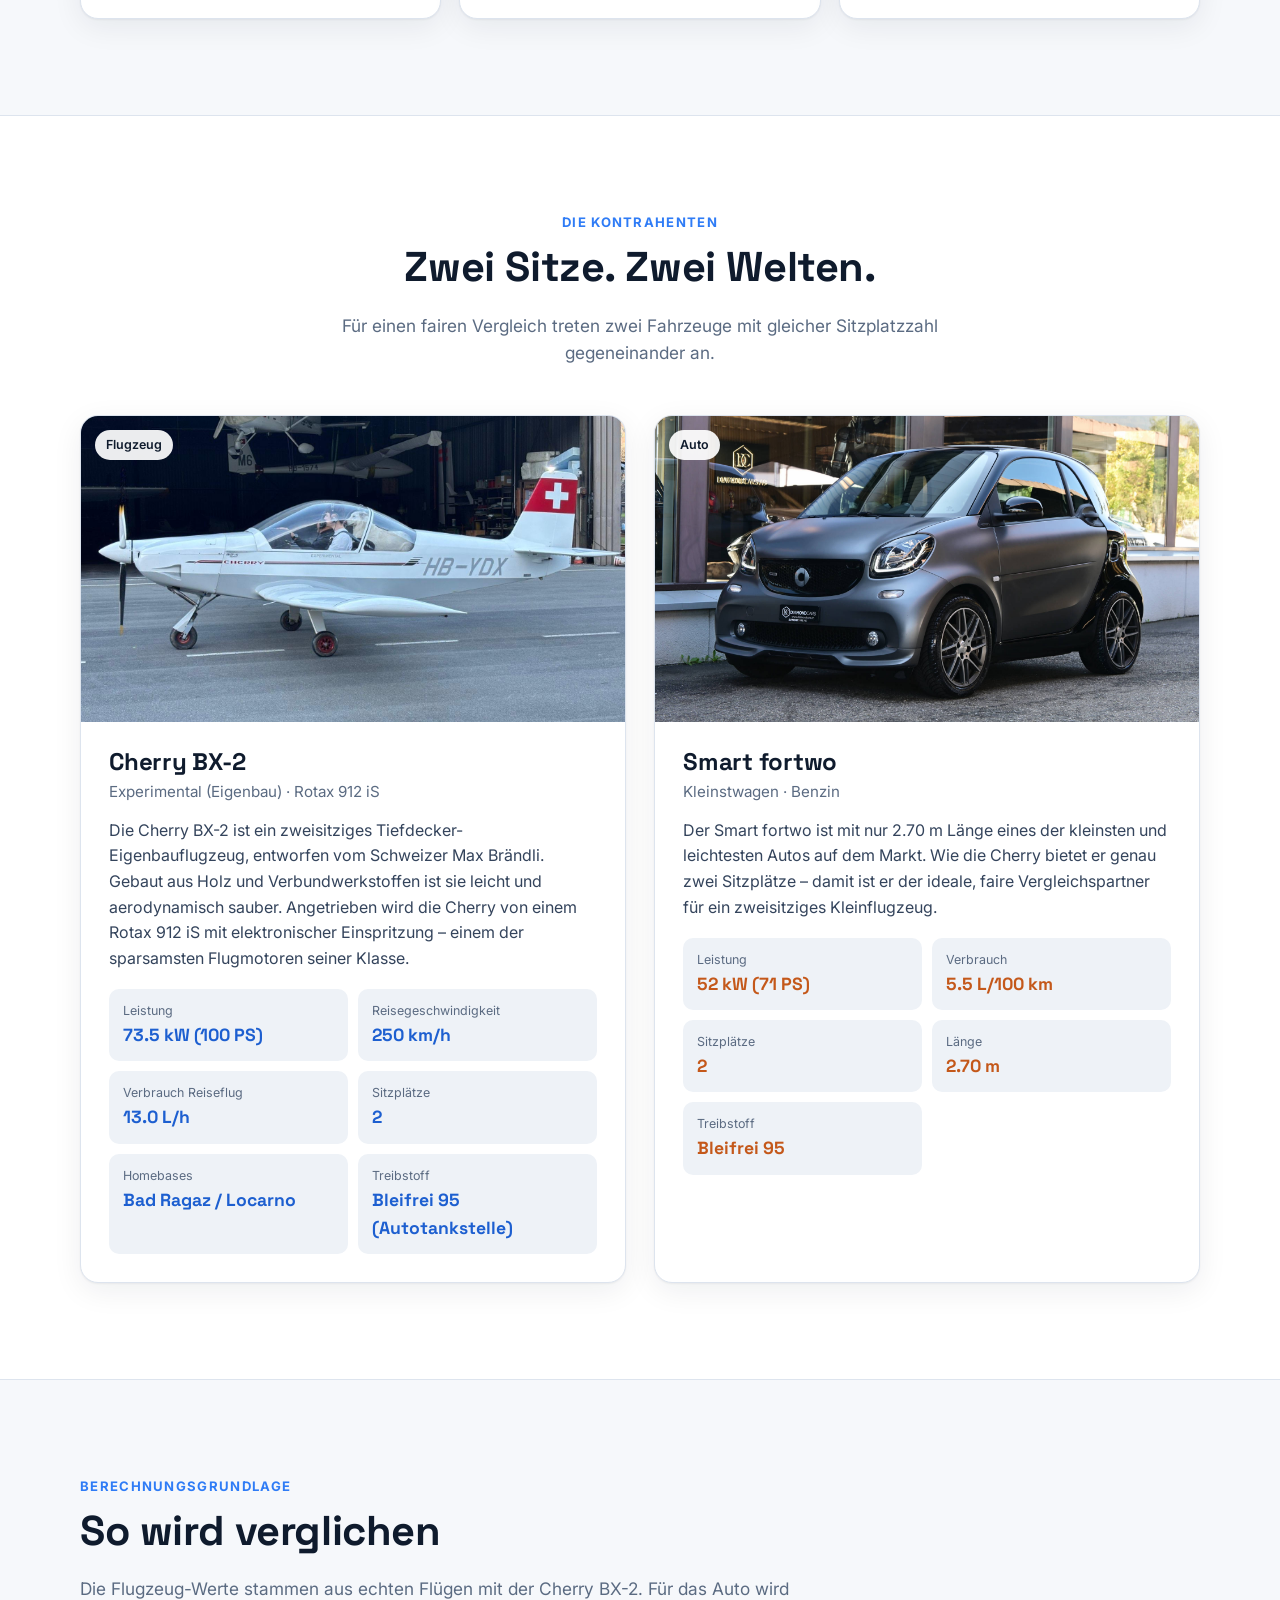
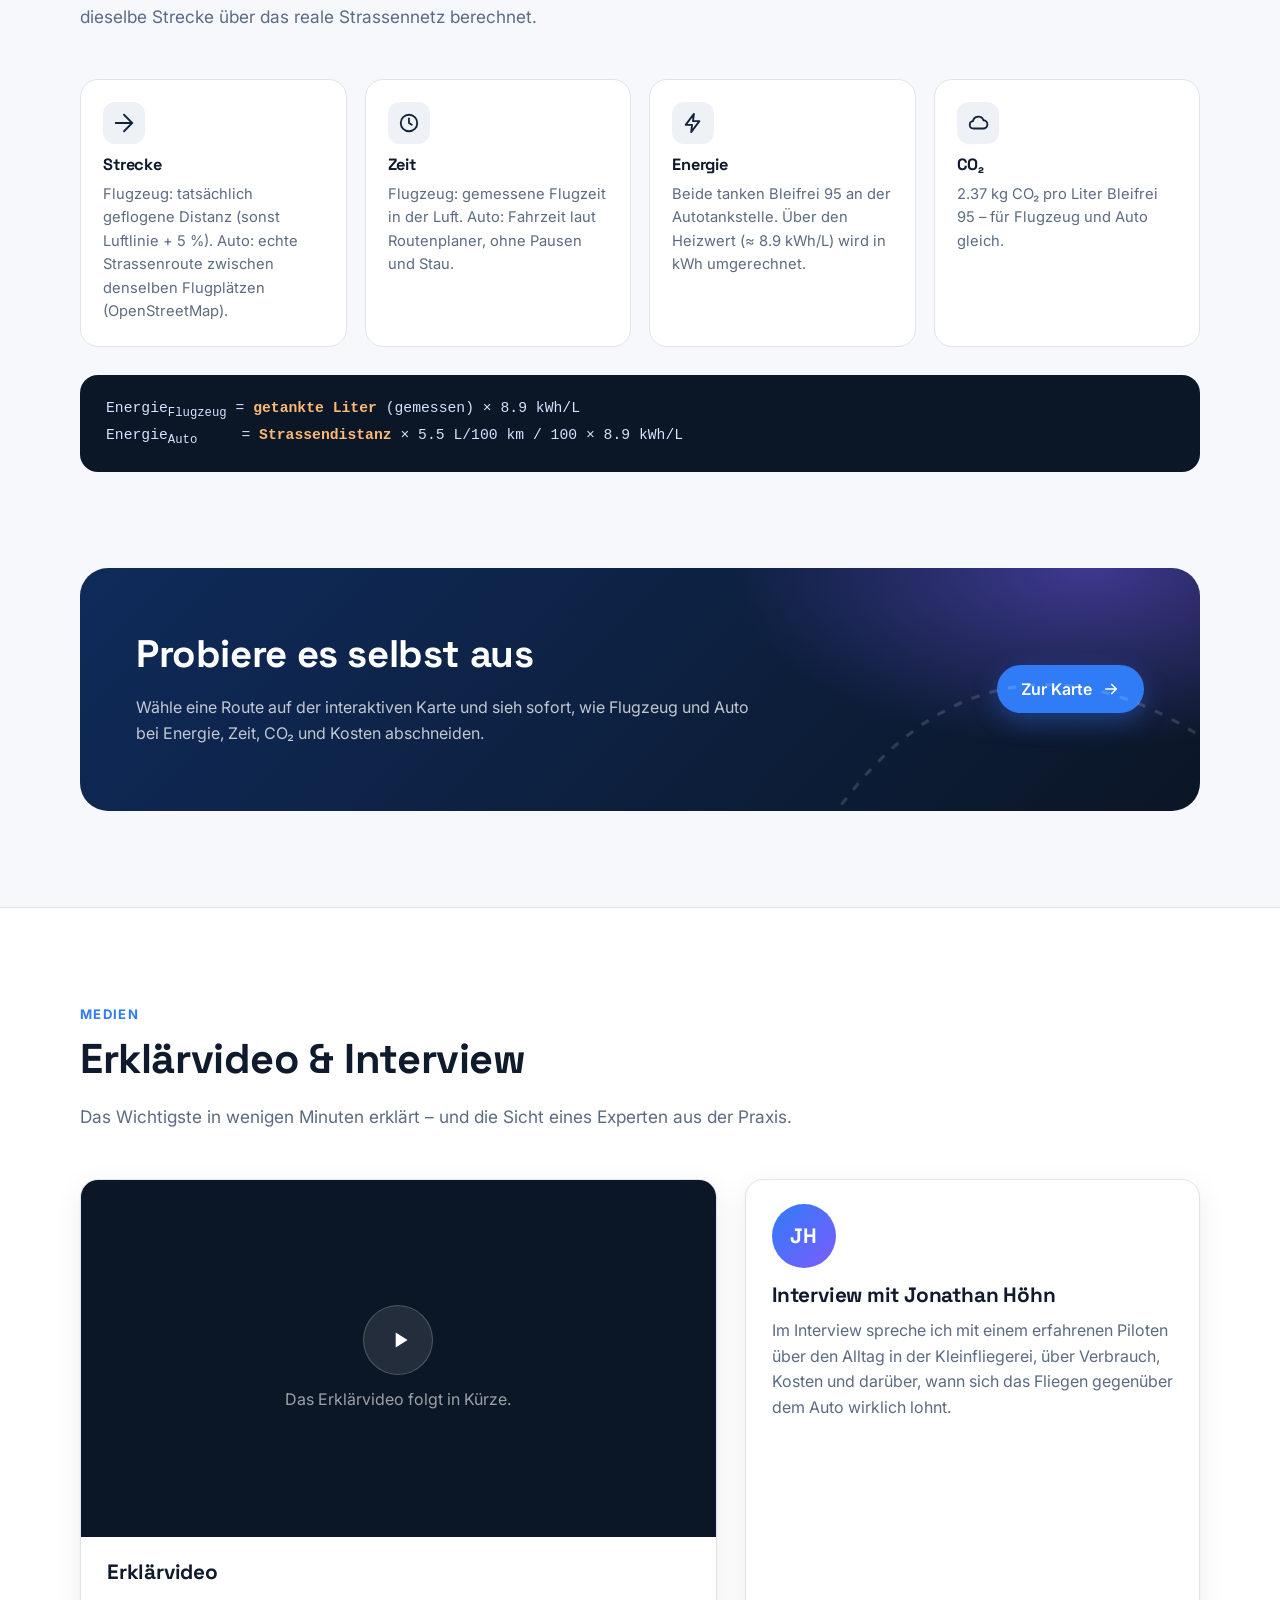
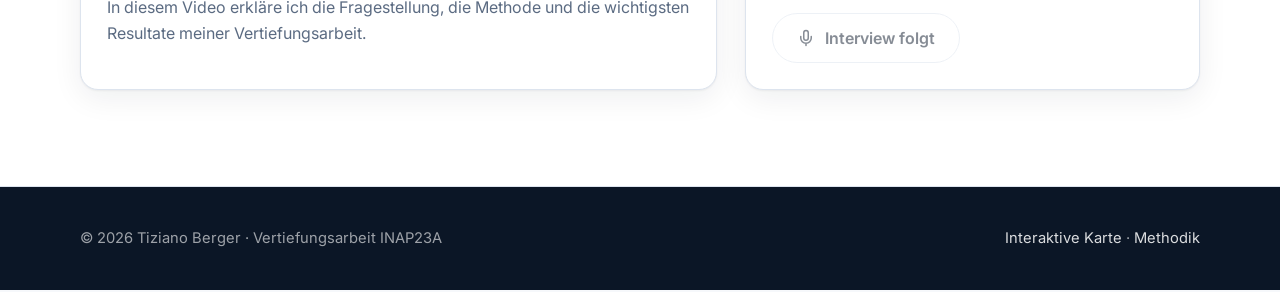
==== commit f4d3437b: "add routes" ====
--- a/index.html
+++ b/index.html
@@ -40,7 +40,7 @@
         <span class="eyebrow"><span class="dot"></span>Vertiefungsarbeit · INAP23A</span>
         <h1>Fliegen oder fahren?<br><span class="grad">Effizienz im direkten Vergleich.</span></h1>
         <p class="lead">
-          Wie effizient ist ein Kleinflugzeug im Betrieb im Vergleich zum Auto? Ich vergleiche mein
+          Wie effizient ist ein Kleinflugzeug im Betrieb im Vergleich zum Auto? Ich vergleiche das
           Experimentalflugzeug Cherry BX-2 mit einem Smart fortwo – auf echten Strecken, mit echten Zahlen.
         </p>
         <div class="hero-actions">
@@ -82,13 +82,13 @@
           </p>
           <p>
             In meiner Vertiefungsarbeit untersuche ich die <strong>Effizienz von Kleinflugzeugen im Betrieb</strong>.
-            Dazu vergleiche ich Energieverbrauch, CO₂-Ausstoss, Reisezeit und Treibstoffkosten meines
-            eigenen Flugzeugs mit einem Auto derselben Grössenklasse: zwei Sitze gegen zwei Sitze.
+            Dazu vergleiche ich Energieverbrauch, CO₂-Ausstoss, Reisezeit und Treibstoffkosten der
+            Cherry BX-2 mit einem Auto derselben Grössenklasse: zwei Sitze gegen zwei Sitze.
           </p>
           <p>
             Die Fliegerei betrifft mich persönlich – ich nutze sie sowohl als Hobby als auch zum Reisen.
             Meine Homebases sind <strong>Bad Ragaz (LSZE)</strong> und <strong>Locarno (LSZL)</strong>, deshalb starten
-            oder enden alle untersuchten Routen dort. Die Flugdaten stammen aus meinen eigenen Flügen, die Werte
+            oder enden alle untersuchten Routen dort. Die Flugdaten stammen aus echten Flügen, die Werte
             für das Auto werden über die reale Strassenroute berechnet.
             Diese Website fasst die Resultate zusammen und lässt dich auf einer interaktiven Karte selbst vergleichen.
           </p>
@@ -158,7 +158,7 @@
           </div>
           <div class="vehicle-body">
             <h3 data-bind="car.name">Smart fortwo</h3>
-            <div class="sub"><span data-bind="car.category"></span> · Benzin oder elektrisch</div>
+            <div class="sub"><span data-bind="car.category"></span></div>
             <p data-bind="car.description"></p>
             <div class="specs" id="carSpecs"></div>
           </div>
@@ -173,7 +173,7 @@
       <div class="section-head reveal">
         <span class="kicker">Berechnungsgrundlage</span>
         <h2>So wird verglichen</h2>
-        <p>Die Flugzeug-Werte stammen aus echten Flügen mit meiner Cherry BX-2. Für das Auto wird dieselbe Strecke über das reale Strassennetz berechnet.</p>
+        <p>Die Flugzeug-Werte stammen aus echten Flügen mit der Cherry BX-2. Für das Auto wird dieselbe Strecke über das reale Strassennetz berechnet.</p>
       </div>
       <div class="method-grid">
         <div class="method reveal">
@@ -189,17 +189,17 @@
         <div class="method reveal">
           <div class="ico"><svg viewBox="0 0 24 24" fill="none" stroke="currentColor" stroke-width="2" stroke-linecap="round" stroke-linejoin="round"><path d="M13 2 4 14h7l-1 8 9-12h-7z"/></svg></div>
           <h4>Energie</h4>
-          <p>Beide tanken Bleifrei 95 an der Autotankstelle. Über den Heizwert (≈ 8.9 kWh/L) wird in kWh umgerechnet – so ist auch der Elektro-Smart vergleichbar.</p>
+          <p>Beide tanken Bleifrei 95 an der Autotankstelle. Über den Heizwert (≈ 8.9 kWh/L) wird in kWh umgerechnet.</p>
         </div>
         <div class="method reveal">
           <div class="ico"><svg viewBox="0 0 24 24" fill="none" stroke="currentColor" stroke-width="2" stroke-linecap="round"><path d="M7 18a4 4 0 0 1-.5-7.97A6 6 0 0 1 18 9a4.5 4.5 0 0 1-.5 9z"/></svg></div>
           <h4>CO₂</h4>
-          <p>2.37 kg CO₂ pro Liter Bleifrei 95. Beim Elektro-Smart wird der Schweizer Strommix (≈ 128 g/kWh) verwendet.</p>
+          <p>2.37 kg CO₂ pro Liter Bleifrei 95 – für Flugzeug und Auto gleich.</p>
         </div>
       </div>
       <div class="formula reveal">
         Energie<sub>Flugzeug</sub> = <b>getankte Liter</b> (gemessen) × 8.9 kWh/L<br>
-        Energie<sub>Auto</sub> &nbsp;&nbsp;&nbsp;&nbsp;= <b>Strassendistanz</b> × Verbrauch [L/100 km] / 100 × 8.9 kWh/L
+        Energie<sub>Auto</sub> &nbsp;&nbsp;&nbsp;&nbsp;= <b>Strassendistanz</b> × 5.5 L/100 km / 100 × 8.9 kWh/L
       </div>
     </div>
   </section>
--- a/assets/css/style.css
+++ b/assets/css/style.css
@@ -0,0 +1,450 @@
+/* =====================================================================
+   FlyOrDrive – Stylesheet
+   ===================================================================== */
+
+:root {
+  --bg: #f6f8fb;
+  --surface: #ffffff;
+  --surface-2: #eef2f7;
+  --text: #0f1b2d;
+  --muted: #5b6b82;
+  --border: #dde4ee;
+  --navy: #0b1626;
+  --navy-2: #13233b;
+
+  --plane: #2f7cf6;
+  --plane-soft: #e3eeff;
+  --car: #f2792b;
+  --car-soft: #fff0e5;
+  --good: #16a34a;
+
+  --radius: 18px;
+  --radius-sm: 10px;
+  --shadow: 0 1px 2px rgba(15, 27, 45, .05), 0 8px 30px rgba(15, 27, 45, .07);
+  --max: 1160px;
+
+  --font: "Inter", system-ui, -apple-system, "Segoe UI", Roboto, sans-serif;
+  --font-head: "Space Grotesk", var(--font);
+}
+
+*, *::before, *::after { box-sizing: border-box; }
+html { scroll-behavior: smooth; }
+body {
+  margin: 0;
+  font-family: var(--font);
+  color: var(--text);
+  background: var(--bg);
+  line-height: 1.6;
+  -webkit-font-smoothing: antialiased;
+}
+img { max-width: 100%; display: block; }
+[hidden] { display: none !important; }
+a { color: var(--plane); }
+h1, h2, h3, h4 { font-family: var(--font-head); line-height: 1.15; margin: 0 0 .5em; letter-spacing: -.01em; }
+p { margin: 0 0 1em; }
+
+.container { width: 100%; max-width: var(--max); margin: 0 auto; padding: 0 20px; }
+
+/* ---------- Navigation ---------- */
+.nav {
+  position: fixed; inset: 0 0 auto 0; z-index: 1000;
+  transition: background .25s, box-shadow .25s;
+}
+.nav.scrolled, .nav.solid {
+  background: rgba(11, 22, 38, .88);
+  backdrop-filter: blur(12px);
+  box-shadow: 0 1px 0 rgba(255,255,255,.06);
+}
+.nav-inner { display: flex; align-items: center; justify-content: space-between; height: 68px; }
+.brand {
+  display: flex; align-items: center; gap: 10px;
+  color: #fff; text-decoration: none; font-family: var(--font-head); font-weight: 700; font-size: 1.2rem;
+}
+.brand-mark {
+  width: 34px; height: 34px; border-radius: 10px; display: grid; place-items: center;
+  background: linear-gradient(135deg, var(--plane), #7c5cff);
+}
+.brand-mark svg { width: 20px; height: 20px; }
+.brand span b { color: #8fb8ff; font-weight: 700; }
+.nav-links { display: flex; gap: 6px; align-items: center; }
+.nav-links a {
+  color: rgba(255,255,255,.82); text-decoration: none; font-size: .95rem; font-weight: 500;
+  padding: 8px 14px; border-radius: 999px; transition: background .2s, color .2s;
+}
+.nav-links a:hover { background: rgba(255,255,255,.1); color: #fff; }
+.nav-links a.active { color: #fff; background: rgba(255,255,255,.12); }
+.nav-toggle { display: none; background: none; border: 0; color: #fff; padding: 8px; cursor: pointer; }
+
+/* ---------- Buttons ---------- */
+.btn {
+  display: inline-flex; align-items: center; gap: 10px;
+  padding: 14px 24px; border-radius: 999px; border: 0; cursor: pointer;
+  font: 600 1rem var(--font); text-decoration: none;
+  transition: transform .15s, box-shadow .2s, background .2s;
+}
+.btn:hover { transform: translateY(-1px); }
+.btn svg { width: 18px; height: 18px; }
+.btn-primary { background: var(--plane); color: #fff; box-shadow: 0 8px 24px rgba(47,124,246,.35); }
+.btn-primary:hover { box-shadow: 0 10px 30px rgba(47,124,246,.5); }
+.btn-ghost { background: rgba(255,255,255,.08); color: #fff; border: 1px solid rgba(255,255,255,.2); }
+.btn-ghost:hover { background: rgba(255,255,255,.15); }
+.btn-light { background: var(--surface); color: var(--text); border: 1px solid var(--border); }
+.btn[aria-disabled="true"] { opacity: .5; pointer-events: none; }
+
+/* ---------- Hero ---------- */
+.hero {
+  position: relative; overflow: hidden; color: #fff;
+  background:
+    radial-gradient(1200px 600px at 80% -10%, rgba(124,92,255,.35), transparent 60%),
+    radial-gradient(900px 500px at 0% 110%, rgba(47,124,246,.35), transparent 60%),
+    linear-gradient(180deg, var(--navy) 0%, var(--navy-2) 100%);
+  padding: 150px 0 110px;
+}
+.hero::after {
+  content: ""; position: absolute; inset: 0; pointer-events: none;
+  background-image: radial-gradient(rgba(255,255,255,.08) 1px, transparent 1px);
+  background-size: 28px 28px;
+  mask-image: linear-gradient(180deg, transparent, #000 30%, #000 70%, transparent);
+}
+.hero-grid { position: relative; z-index: 1; display: grid; grid-template-columns: 1.15fr .85fr; gap: 50px; align-items: center; }
+.eyebrow {
+  display: inline-flex; align-items: center; gap: 8px;
+  font-size: .8rem; font-weight: 600; letter-spacing: .08em; text-transform: uppercase;
+  color: #b9cdf5; background: rgba(255,255,255,.07); border: 1px solid rgba(255,255,255,.12);
+  padding: 6px 12px; border-radius: 999px; margin-bottom: 22px;
+}
+.eyebrow .dot { width: 7px; height: 7px; border-radius: 50%; background: #4ade80; box-shadow: 0 0 10px #4ade80; }
+.hero h1 { font-size: clamp(2.3rem, 5vw, 3.9rem); font-weight: 700; margin-bottom: 20px; }
+.hero h1 .grad {
+  background: linear-gradient(90deg, #8fb8ff, #c4b5fd 50%, #fdba74);
+  -webkit-background-clip: text; background-clip: text; color: transparent;
+}
+.hero p.lead { font-size: 1.15rem; color: rgba(255,255,255,.75); max-width: 560px; margin-bottom: 32px; }
+.hero-actions { display: flex; gap: 12px; flex-wrap: wrap; }
+
+.versus {
+  position: relative; display: grid; gap: 14px;
+}
+.versus-card {
+  display: flex; align-items: center; gap: 16px;
+  background: rgba(255,255,255,.06); border: 1px solid rgba(255,255,255,.12);
+  border-radius: var(--radius); padding: 20px 22px; backdrop-filter: blur(6px);
+}
+.versus-card .ico { width: 54px; height: 54px; border-radius: 14px; display: grid; place-items: center; flex-shrink: 0; }
+.versus-card .ico svg { width: 28px; height: 28px; }
+.versus-card.plane .ico { background: rgba(47,124,246,.25); color: #9cc2ff; }
+.versus-card.car .ico { background: rgba(242,121,43,.22); color: #ffb98a; }
+.versus-card h3 { margin: 0; font-size: 1.15rem; }
+.versus-card small { color: rgba(255,255,255,.6); }
+.versus-vs {
+  justify-self: center; font-family: var(--font-head); font-weight: 700; font-size: .85rem;
+  width: 42px; height: 42px; border-radius: 50%; display: grid; place-items: center;
+  background: #fff; color: var(--navy); margin: -8px 0;  z-index: 1;
+  box-shadow: 0 6px 20px rgba(0,0,0,.3);
+}
+
+/* ---------- Sections ---------- */
+section { padding: 96px 0; }
+.section-head { max-width: 720px; margin-bottom: 48px; }
+.section-head.center { margin-left: auto; margin-right: auto; text-align: center; }
+.kicker { color: var(--plane); font-weight: 700; font-size: .82rem; letter-spacing: .1em; text-transform: uppercase; margin-bottom: 10px; display: block; }
+.section-head h2 { font-size: clamp(1.8rem, 3.4vw, 2.6rem); }
+.section-head p { color: var(--muted); font-size: 1.08rem; }
+.alt { background: var(--surface); border-top: 1px solid var(--border); border-bottom: 1px solid var(--border); }
+
+/* Projekt */
+.project-grid { display: grid; grid-template-columns: 1.1fr .9fr; gap: 48px; align-items: start; }
+.question {
+  background: linear-gradient(135deg, var(--navy), var(--navy-2)); color: #fff;
+  border-radius: var(--radius); padding: 32px; box-shadow: var(--shadow); position: relative; overflow: hidden;
+}
+.question::before {
+  content: "“"; position: absolute; top: -30px; right: 16px; font-size: 10rem; line-height: 1;
+  font-family: Georgia, serif; color: rgba(255,255,255,.07);
+}
+.question .label { font-size: .78rem; text-transform: uppercase; letter-spacing: .1em; color: #8fb8ff; font-weight: 700; }
+.question h3 { font-size: 1.55rem; margin: 10px 0 18px; }
+.meta { display: grid; grid-template-columns: auto 1fr; gap: 6px 18px; font-size: .95rem; color: rgba(255,255,255,.75); }
+.meta dt { color: rgba(255,255,255,.5); }
+.meta dd { margin: 0; }
+
+.pillars { display: grid; grid-template-columns: repeat(3, 1fr); gap: 18px; margin-top: 40px; }
+.pillar {
+  background: var(--surface); border: 1px solid var(--border); border-radius: var(--radius);
+  padding: 24px; box-shadow: var(--shadow);
+}
+.pillar .num {
+  width: 38px; height: 38px; border-radius: 10px; display: grid; place-items: center; margin-bottom: 14px;
+  background: var(--plane-soft); color: var(--plane); font-weight: 700; font-family: var(--font-head);
+}
+.pillar h4 { font-size: 1.1rem; }
+.pillar p { color: var(--muted); font-size: .95rem; margin: 0; }
+
+/* Fahrzeuge */
+.vehicles { display: grid; grid-template-columns: 1fr 1fr; gap: 28px; }
+.vehicle {
+  background: var(--surface); border: 1px solid var(--border); border-radius: var(--radius);
+  overflow: hidden; box-shadow: var(--shadow); display: flex; flex-direction: column;
+}
+.vehicle-media {
+  position: relative; aspect-ratio: 16 / 9; display: grid; place-items: center; overflow: hidden;
+}
+.vehicle.plane .vehicle-media { background: linear-gradient(135deg, #dbe8ff, #b9d0ff); color: var(--plane); }
+.vehicle.car .vehicle-media { background: linear-gradient(135deg, #ffe7d6, #ffc9a3); color: var(--car); }
+.vehicle-media img { position: absolute; inset: 0; width: 100%; height: 100%; object-fit: cover; }
+.vehicle-media .placeholder { width: 38%; opacity: .9; }
+.vehicle-media .tag {
+  position: absolute; top: 14px; left: 14px; z-index: 1;
+  background: rgba(255,255,255,.92); color: var(--text); font-size: .78rem; font-weight: 600;
+  padding: 5px 11px; border-radius: 999px;
+}
+.vehicle-body { padding: 26px 28px 28px; flex: 1; }
+.vehicle-body h3 { font-size: 1.5rem; margin-bottom: 4px; }
+.vehicle-body .sub { color: var(--muted); font-size: .95rem; margin-bottom: 14px; }
+.vehicle-body > p { color: #34445c; }
+.specs { display: grid; grid-template-columns: 1fr 1fr; gap: 10px; margin-top: 18px; }
+.spec { background: var(--surface-2); border-radius: var(--radius-sm); padding: 12px 14px; }
+.spec span { display: block; font-size: .78rem; color: var(--muted); }
+.spec strong { font-family: var(--font-head); font-size: 1.1rem; }
+.vehicle.plane .spec strong { color: #1d5fd0; }
+.vehicle.car .spec strong { color: #c4581a; }
+
+/* Methodik */
+.method-grid { display: grid; grid-template-columns: repeat(4, 1fr); gap: 18px; }
+.method {
+  background: var(--surface); border: 1px solid var(--border); border-radius: var(--radius); padding: 22px;
+}
+.method .ico { width: 42px; height: 42px; border-radius: 12px; background: var(--surface-2); display: grid; place-items: center; margin-bottom: 12px; color: var(--navy-2); }
+.method .ico svg { width: 22px; height: 22px; }
+.method h4 { font-size: 1.02rem; }
+.method p { font-size: .92rem; color: var(--muted); margin: 0; }
+.formula {
+  margin-top: 28px; background: var(--navy); color: #d5e2ff; border-radius: var(--radius);
+  padding: 22px 26px; font-family: ui-monospace, "Cascadia Code", Consolas, monospace; font-size: .92rem;
+  overflow-x: auto;
+}
+.formula b { color: #fdba74; font-weight: 600; }
+
+/* CTA */
+.cta {
+  position: relative; overflow: hidden; border-radius: 28px; color: #fff; padding: 64px 56px;
+  background:
+    radial-gradient(600px 300px at 90% 0%, rgba(124,92,255,.45), transparent 60%),
+    linear-gradient(135deg, #0f2b5b, var(--navy));
+  display: grid; grid-template-columns: 1.3fr .7fr; gap: 30px; align-items: center;
+}
+.cta h2 { font-size: clamp(1.7rem, 3vw, 2.4rem); }
+.cta p { color: rgba(255,255,255,.75); margin: 0; }
+.cta .cta-action { justify-self: end; }
+.cta-route {
+  position: absolute; right: -40px; bottom: -30px; width: 420px; opacity: .14; pointer-events: none;
+}
+
+/* Medien */
+.media-grid { display: grid; grid-template-columns: 1.4fr 1fr; gap: 28px; }
+.media-card {
+  background: var(--surface); border: 1px solid var(--border); border-radius: var(--radius);
+  overflow: hidden; box-shadow: var(--shadow); display: flex; flex-direction: column;
+}
+.media-frame { aspect-ratio: 16 / 9; background: var(--navy); position: relative; }
+.media-frame iframe, .media-frame video { position: absolute; inset: 0; width: 100%; height: 100%; border: 0; }
+.media-empty {
+  position: absolute; inset: 0; display: grid; place-items: center; text-align: center; color: rgba(255,255,255,.6);
+  padding: 20px;
+}
+.media-empty .play {
+  width: 70px; height: 70px; border-radius: 50%; background: rgba(255,255,255,.1); display: grid; place-items: center;
+  margin: 0 auto 12px; border: 1px solid rgba(255,255,255,.2);
+}
+.media-empty .play svg { width: 26px; height: 26px; color: #fff; margin-left: 4px; }
+.media-body { padding: 24px 26px 26px; flex: 1; display: flex; flex-direction: column; }
+.media-body h3 { font-size: 1.3rem; }
+.media-body p { color: var(--muted); }
+.media-body .btn { margin-top: auto; align-self: flex-start; }
+.interview-avatar {
+  width: 64px; height: 64px; border-radius: 50%; display: grid; place-items: center; margin-bottom: 16px;
+  background: linear-gradient(135deg, var(--plane), #7c5cff); color: #fff; font: 700 1.3rem var(--font-head);
+}
+
+/* Footer */
+footer { background: var(--navy); color: rgba(255,255,255,.6); padding: 40px 0; font-size: .92rem; }
+.footer-inner { display: flex; justify-content: space-between; gap: 20px; flex-wrap: wrap; align-items: center; }
+footer a { color: rgba(255,255,255,.85); text-decoration: none; }
+footer a:hover { color: #fff; }
+
+/* Reveal-Animation */
+.reveal { opacity: 0; transform: translateY(18px); transition: opacity .6s ease, transform .6s ease; }
+.reveal.visible { opacity: 1; transform: none; }
+@media (prefers-reduced-motion: reduce) {
+  .reveal { opacity: 1; transform: none; transition: none; }
+  html { scroll-behavior: auto; }
+}
+
+/* =====================================================================
+   Kartenseite
+   ===================================================================== */
+.map-page { height: 100vh; overflow: hidden; display: flex; flex-direction: column; }
+.map-page .nav { position: relative; }
+.map-layout { flex: 1; display: grid; grid-template-columns: 420px 1fr; min-height: 0; }
+.panel {
+  background: var(--surface); border-right: 1px solid var(--border); overflow-y: auto;
+  padding: 22px 22px 40px; display: flex; flex-direction: column; gap: 22px;
+}
+.panel h2 { font-size: 1.35rem; margin: 0; }
+.view { display: flex; flex-direction: column; gap: 22px; animation: viewIn .28s ease; }
+@keyframes viewIn { from { opacity: 0; transform: translateX(12px); } to { opacity: 1; transform: none; } }
+@media (prefers-reduced-motion: reduce) { .view { animation: none; } }
+.result-bar { display: flex; justify-content: space-between; align-items: center; gap: 10px; }
+.back-btn {
+  display: inline-flex; align-items: center; gap: 8px; cursor: pointer;
+  font: 600 .9rem var(--font); color: var(--text); background: var(--surface-2);
+  border: 1px solid var(--border); border-radius: 999px; padding: 8px 14px;
+}
+.back-btn:hover { border-color: #b8c6da; background: var(--surface); }
+.result-sub { color: var(--muted); font-size: .88rem; margin-top: 2px; }
+.panel .intro { color: var(--muted); font-size: .92rem; margin: 4px 0 0; }
+.panel-block { display: flex; flex-direction: column; gap: 10px; }
+.panel-label { font-size: .76rem; font-weight: 700; text-transform: uppercase; letter-spacing: .08em; color: var(--muted); }
+
+.route-list { display: flex; flex-direction: column; gap: 8px; }
+.route-item {
+  text-align: left; background: var(--surface); border: 1px solid var(--border); border-radius: 12px;
+  padding: 11px 14px; cursor: pointer; font: inherit; color: inherit; transition: border-color .15s, background .15s;
+  display: flex; justify-content: space-between; align-items: center; gap: 10px;
+}
+.route-item:hover { border-color: #b8c6da; }
+.route-item.active { border-color: var(--plane); background: var(--plane-soft); }
+.route-item strong { display: block; font-size: .95rem; }
+.route-item small { color: var(--muted); font-size: .8rem; }
+.route-item .codes { font-family: var(--font-head); font-size: .8rem; color: var(--muted); white-space: nowrap; }
+
+.select-row { display: grid; grid-template-columns: 1fr auto 1fr; gap: 8px; align-items: center; }
+.swap {
+  width: 36px; height: 36px; border-radius: 50%; border: 1px solid var(--border); background: var(--surface);
+  cursor: pointer; display: grid; place-items: center; color: var(--muted);
+}
+.swap:hover { color: var(--text); border-color: #b8c6da; }
+.select-row > * { min-width: 0; }
+.select-row.reversed .home-pill { order: 3; }
+.select-row.reversed .swap { order: 2; }
+.select-row.reversed select { order: 1; }
+.home-pill {
+  font-size: .92rem; padding: 9px 10px; border-radius: 10px; font-weight: 600;
+  background: var(--plane-soft); color: #1d5fd0; border: 1px solid #c5dafc;
+  white-space: nowrap; overflow: hidden; text-overflow: ellipsis;
+}
+.route-group { font-size: .8rem; font-weight: 600; color: var(--text); margin: 6px 0 0; display: flex; align-items: center; gap: 6px; }
+.route-group:first-child { margin-top: 0; }
+.badge {
+  display: inline-block; font-size: .68rem; font-weight: 700; letter-spacing: .03em; text-transform: uppercase;
+  padding: 2px 7px; border-radius: 999px; background: #dcfce7; color: #15803d; vertical-align: 1px;
+}
+.badge.calc { background: var(--surface-2); color: var(--muted); }
+.af-marker.home { border-color: #eab308; box-shadow: 0 0 0 3px rgba(234,179,8,.35), 0 2px 6px rgba(0,0,0,.2); font-size: 13px; }
+select, input[type="number"] {
+  width: 100%; font: inherit; font-size: .92rem; padding: 9px 10px; border-radius: 10px;
+  border: 1px solid var(--border); background: var(--surface); color: var(--text);
+}
+select:focus, input:focus { outline: 2px solid var(--plane-soft); border-color: var(--plane); }
+
+.seg { display: grid; grid-template-columns: 1fr 1fr; background: var(--surface-2); border-radius: 12px; padding: 4px; }
+.seg button {
+  border: 0; background: transparent; font: 600 .88rem var(--font); padding: 8px; border-radius: 9px; cursor: pointer; color: var(--muted);
+}
+.seg button.active { background: var(--surface); color: var(--text); box-shadow: 0 1px 3px rgba(0,0,0,.1); }
+
+details.params { border: 1px solid var(--border); border-radius: 12px; padding: 0 14px; }
+details.params summary { cursor: pointer; padding: 12px 0; font-weight: 600; font-size: .92rem; }
+.param-grid { display: grid; grid-template-columns: 1fr 1fr; gap: 10px; padding-bottom: 14px; }
+.param-grid label { font-size: .78rem; color: var(--muted); display: flex; flex-direction: column; gap: 4px; }
+
+/* Resultate */
+.result-head { display: flex; align-items: baseline; justify-content: space-between; gap: 8px; }
+.result-head h3 { font-size: 1.15rem; margin: 0; }
+.status { font-size: .78rem; color: var(--muted); }
+.status.loading::before {
+  content: ""; display: inline-block; width: 10px; height: 10px; margin-right: 6px; vertical-align: -1px;
+  border: 2px solid var(--border); border-top-color: var(--plane); border-radius: 50%; animation: spin .8s linear infinite;
+}
+@keyframes spin { to { transform: rotate(360deg); } }
+
+.headline {
+  border-radius: 14px; padding: 16px 18px; color: #fff; font-size: .95rem;
+  background: linear-gradient(135deg, var(--navy), #1c3560);
+}
+.headline strong { font-family: var(--font-head); font-size: 1.05rem; display: block; margin-bottom: 4px; }
+
+.legend { display: flex; gap: 16px; font-size: .82rem; color: var(--muted); }
+.legend span { display: inline-flex; align-items: center; gap: 6px; }
+.legend i { width: 10px; height: 10px; border-radius: 3px; display: inline-block; }
+.legend .p { background: var(--plane); }
+.legend .c { background: var(--car); }
+
+.metric { padding: 12px 0; border-bottom: 1px solid var(--border); }
+.metric:last-child { border-bottom: 0; }
+.metric-top { display: flex; justify-content: space-between; align-items: baseline; margin-bottom: 8px; }
+.metric-top .name { font-weight: 600; font-size: .92rem; }
+.metric-top .ratio { font-size: .78rem; color: var(--muted); }
+.bar-row { display: grid; grid-template-columns: 22px 1fr 96px; align-items: center; gap: 8px; margin: 4px 0; }
+.bar-row svg { width: 18px; height: 18px; }
+.bar-row.p svg { color: var(--plane); }
+.bar-row.c svg { color: var(--car); }
+.bar { height: 10px; background: var(--surface-2); border-radius: 99px; overflow: hidden; }
+.bar > div { height: 100%; border-radius: 99px; transition: width .6s cubic-bezier(.2,.8,.2,1); }
+.bar-row.p .bar > div { background: var(--plane); }
+.bar-row.c .bar > div { background: var(--car); }
+.bar-row .val { text-align: right; font-variant-numeric: tabular-nums; font-size: .88rem; font-weight: 600; }
+.bar-row .val.win { color: var(--good); }
+
+.footnote { font-size: .76rem; color: var(--muted); line-height: 1.5; }
+
+#map { width: 100%; height: 100%; background: #dfe7ef; }
+.map-wrap { position: relative; min-height: 0; }
+.map-hint {
+  position: absolute; z-index: 500; top: 16px; left: 50%; transform: translateX(-50%);
+  background: rgba(11,22,38,.85); color: #fff; font-size: .85rem; padding: 8px 14px; border-radius: 999px;
+  backdrop-filter: blur(6px); pointer-events: none; white-space: nowrap;
+}
+.af-marker {
+  background: #fff; border: 2px solid var(--navy-2); color: var(--navy-2);
+  font: 600 12px var(--font); border-radius: 999px; padding: 3px 9px; white-space: nowrap;
+  box-shadow: 0 2px 6px rgba(0,0,0,.2); transform: translate(-50%, -50%); position: absolute;
+}
+.af-marker.start { background: var(--plane); border-color: var(--plane); color: #fff; }
+.af-marker.end { background: var(--navy-2); color: #fff; }
+.leaflet-tooltip { font-family: var(--font); }
+.leaflet-tooltip.wp-label {
+  background: rgba(255,255,255,.9); border: 0; box-shadow: 0 1px 3px rgba(0,0,0,.25);
+  color: var(--navy-2); font-size: 11px; font-weight: 600; padding: 1px 6px; border-radius: 6px;
+}
+.leaflet-tooltip.wp-label::before { display: none; }
+
+/* =====================================================================
+   Responsive
+   ===================================================================== */
+@media (max-width: 960px) {
+  .hero { padding: 120px 0 80px; }
+  .hero-grid, .project-grid, .vehicles, .media-grid, .cta { grid-template-columns: 1fr; }
+  .method-grid { grid-template-columns: 1fr 1fr; }
+  .pillars { grid-template-columns: 1fr; }
+  .cta { padding: 44px 28px; }
+  .cta .cta-action { justify-self: start; }
+  section { padding: 72px 0; }
+
+  .map-page { height: auto; overflow: visible; }
+  .map-layout { grid-template-columns: 1fr; }
+  .map-wrap { height: 60vh; order: -1; }
+  .panel { border-right: 0; border-top: 1px solid var(--border); overflow: visible; }
+}
+@media (max-width: 720px) {
+  .nav-toggle { display: block; }
+  .nav-links {
+    position: absolute; top: 68px; left: 0; right: 0; flex-direction: column; align-items: stretch;
+    background: rgba(11,22,38,.97); padding: 10px 16px 18px; display: none;
+  }
+  .nav-links.open { display: flex; }
+  .container { padding: 0 16px; }
+  .method-grid { grid-template-columns: 1fr; }
+  .specs { grid-template-columns: 1fr 1fr; }
+  .map-hint { white-space: normal; text-align: center; width: calc(100% - 32px); }
+}
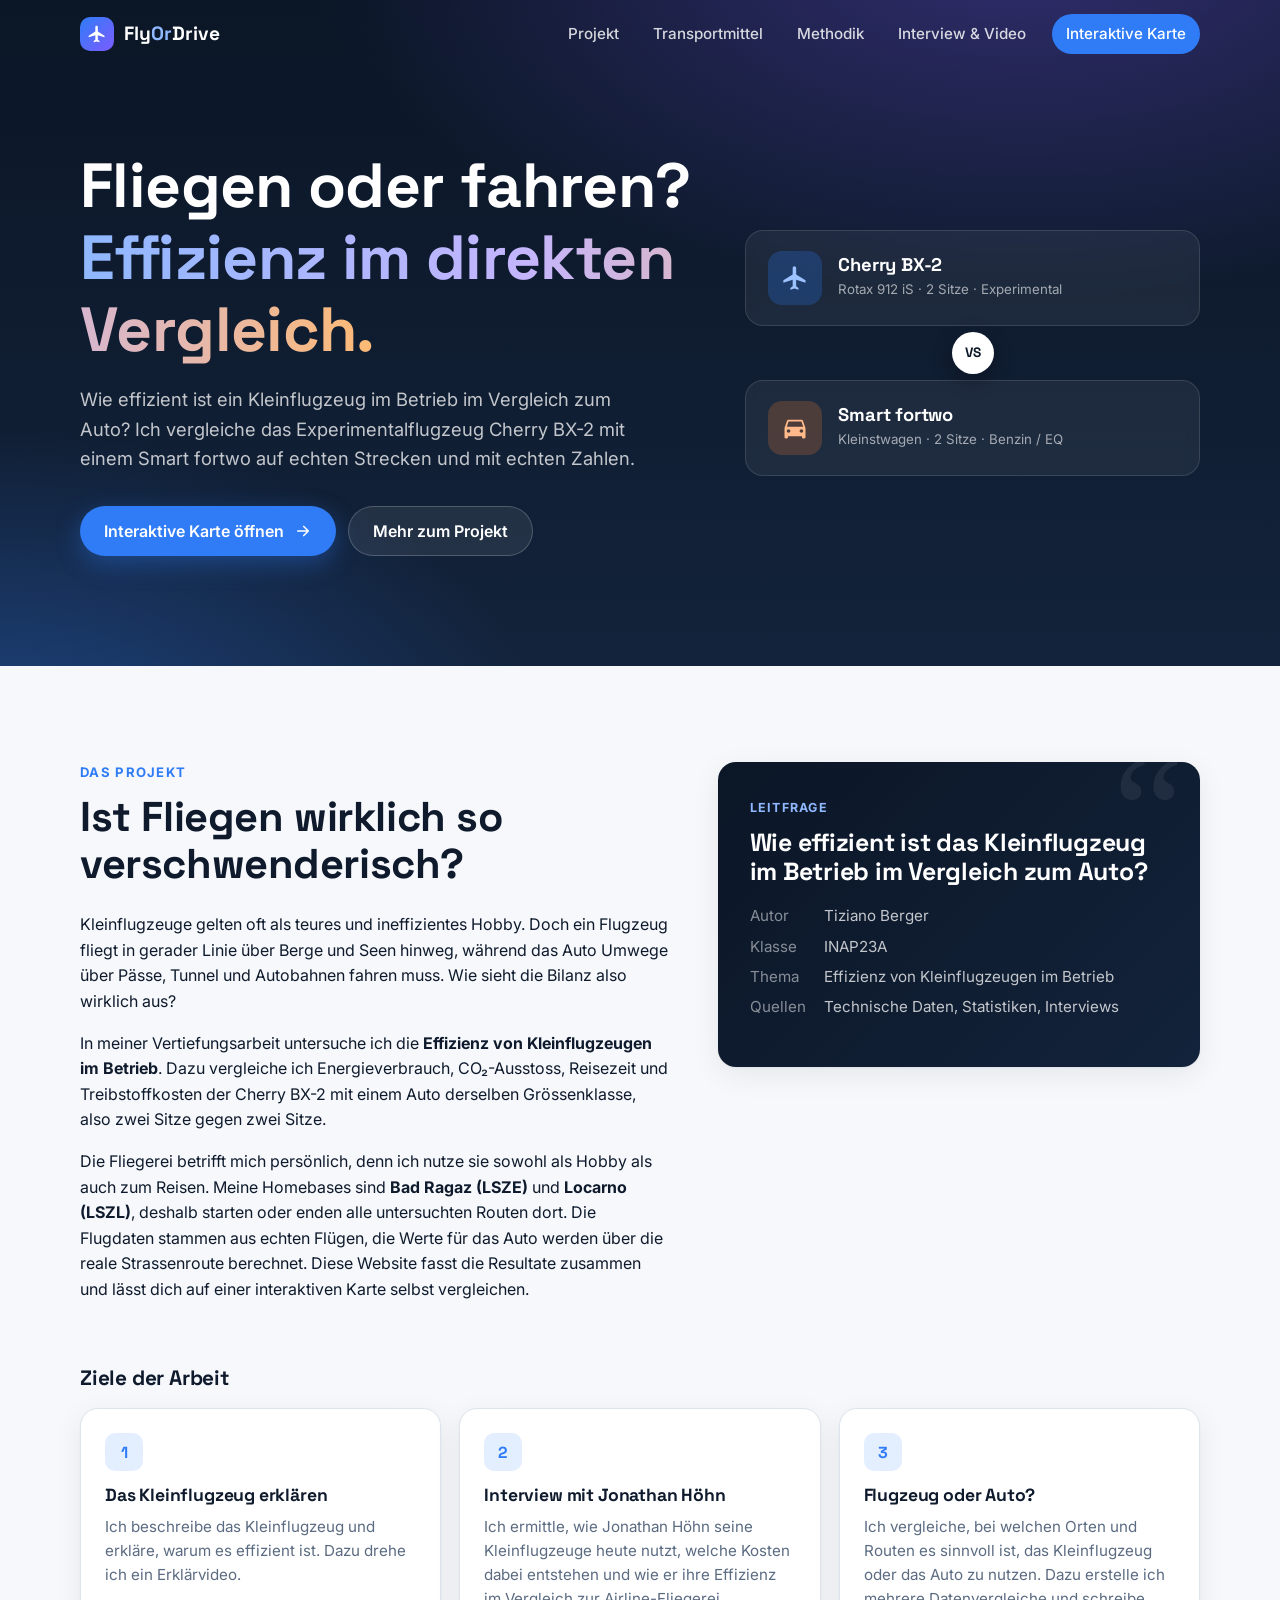
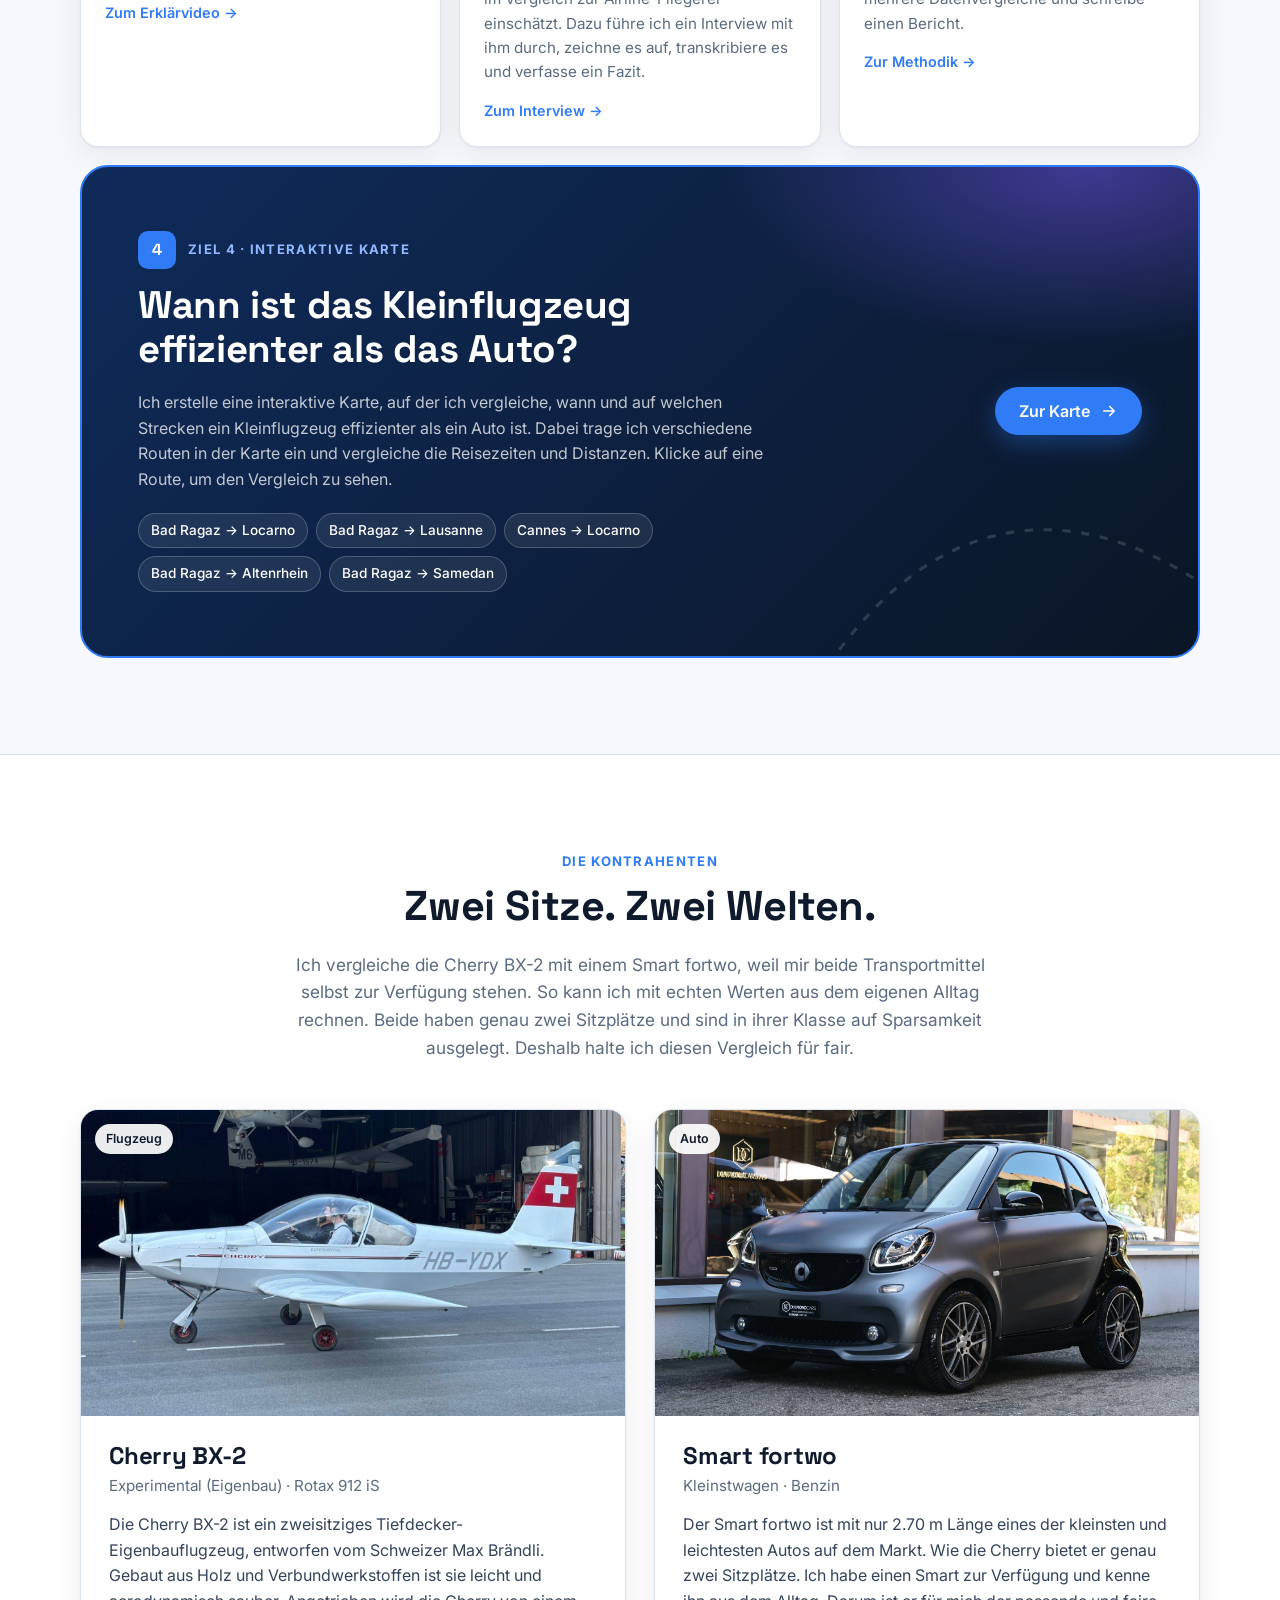
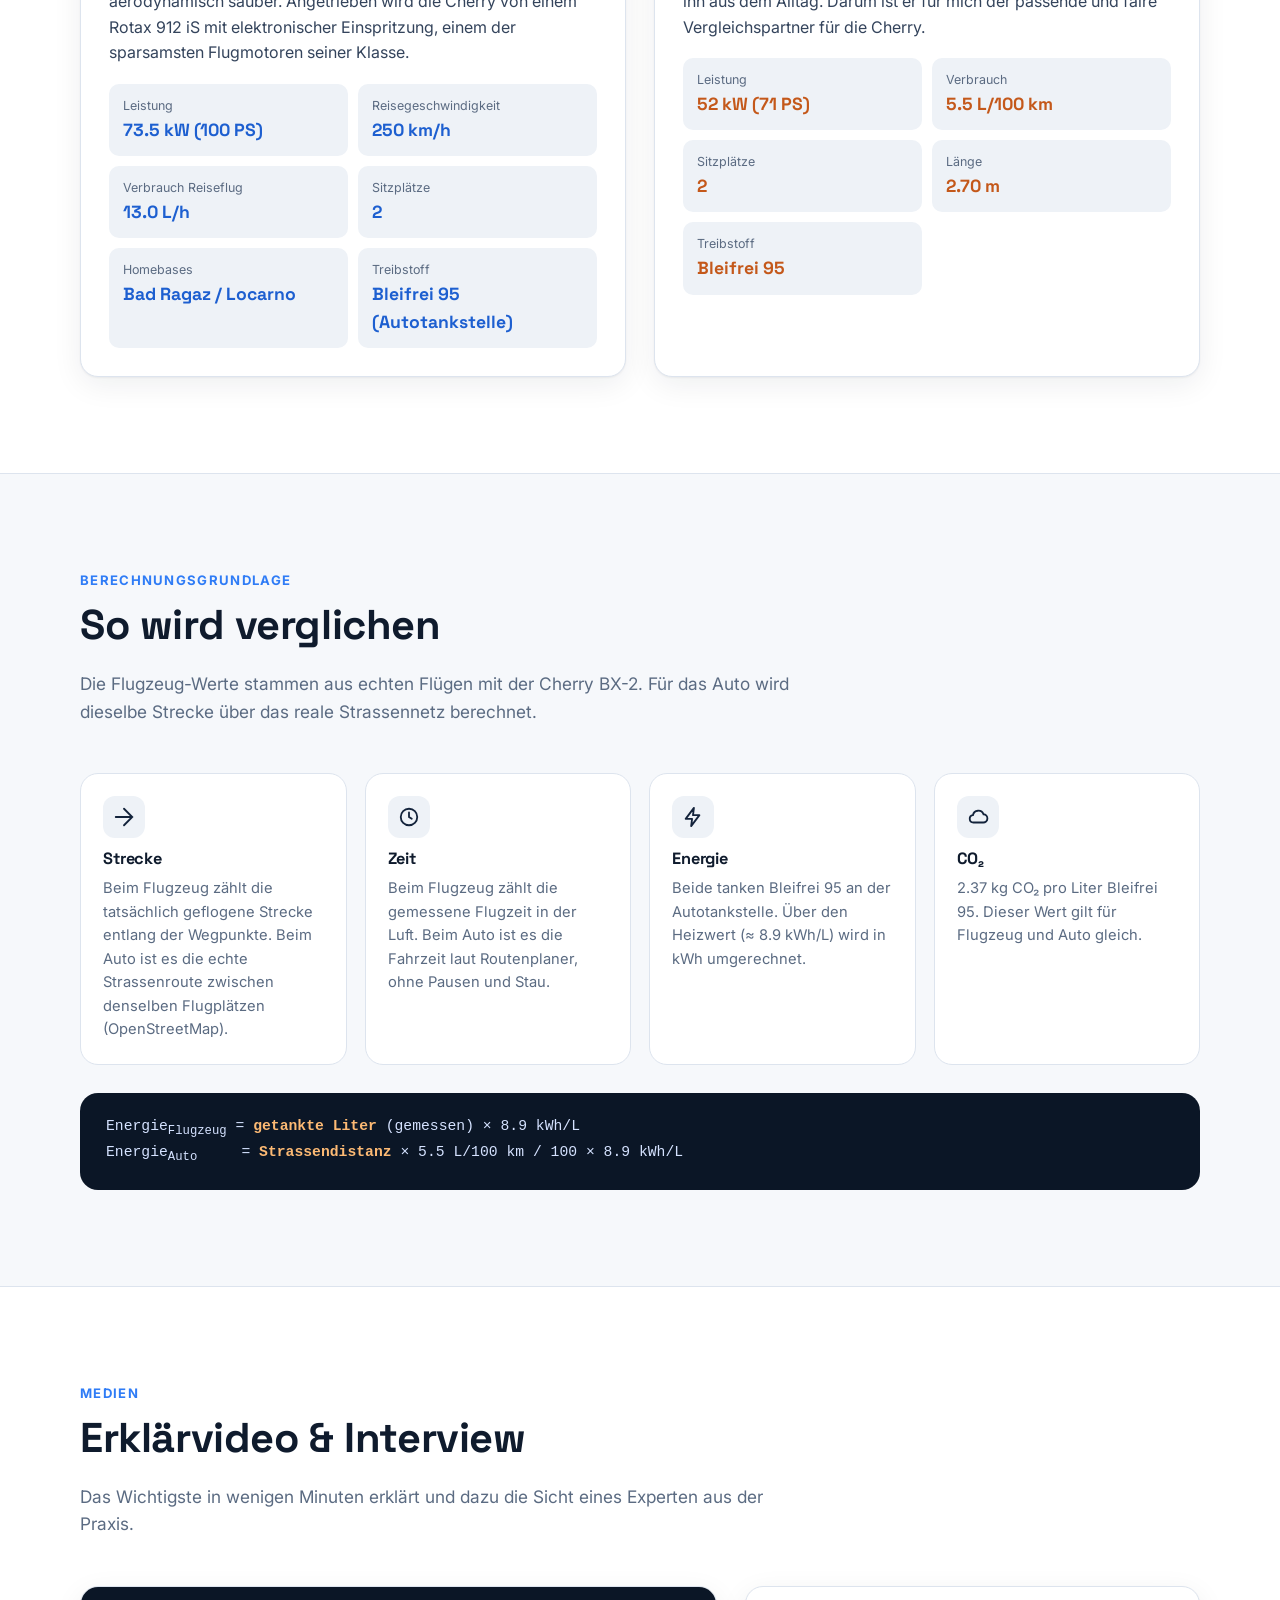
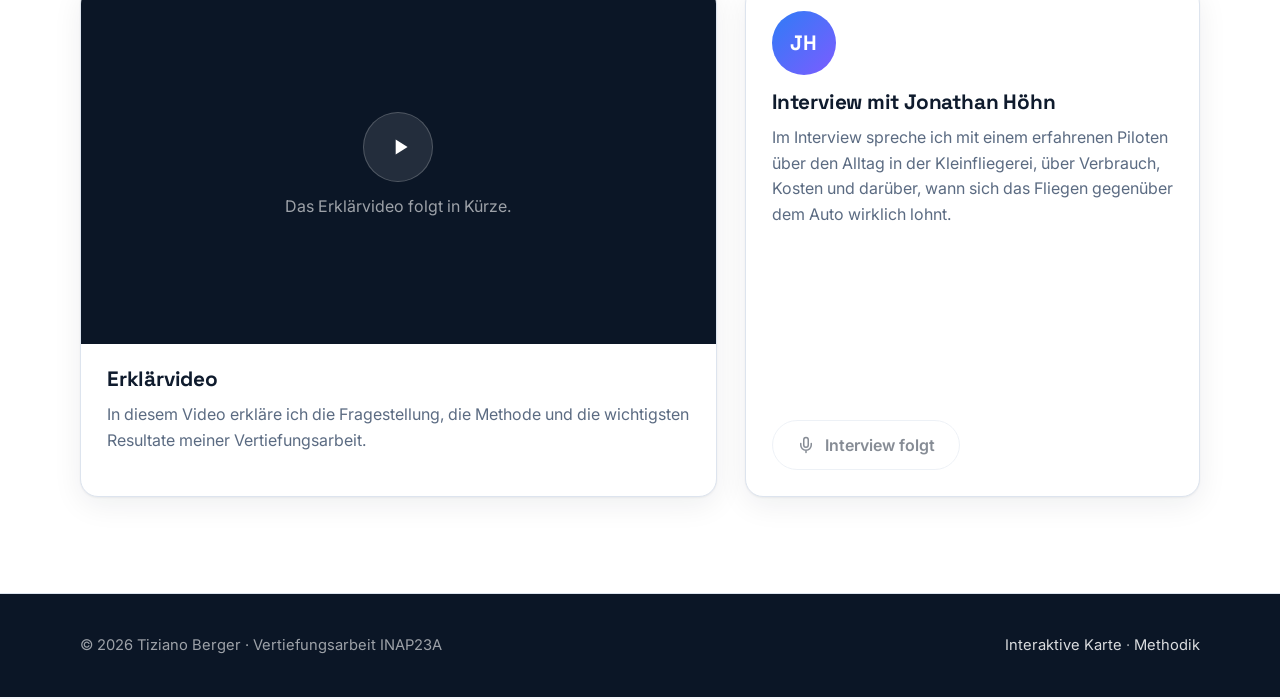
==== commit 35c05fa7: "add new route and adjust design options" ====
--- a/index.html
+++ b/index.html
@@ -3,7 +3,7 @@
 <head>
   <meta charset="utf-8">
   <meta name="viewport" content="width=device-width, initial-scale=1">
-  <title>FlyOrDrive – Kleinflugzeug vs. Auto</title>
+  <title>FlyOrDrive · Kleinflugzeug vs. Auto</title>
   <meta name="description" content="Wie effizient ist ein Kleinflugzeug im Betrieb im Vergleich zum Auto? Vertiefungsarbeit von Tiziano Berger: Cherry BX-2 vs. Smart fortwo.">
   <link rel="icon" href="assets/img/favicon.svg" type="image/svg+xml">
   <link rel="preconnect" href="https://fonts.googleapis.com">
@@ -25,10 +25,10 @@
       </button>
       <div class="nav-links" id="navLinks">
         <a href="#projekt">Projekt</a>
-        <a href="#fahrzeuge">Fahrzeuge</a>
+        <a href="#fahrzeuge">Transportmittel</a>
         <a href="#methodik">Methodik</a>
         <a href="#medien">Interview &amp; Video</a>
-        <a href="karte.html">Zur Karte</a>
+        <a href="karte.html" class="nav-map">Interaktive Karte</a>
       </div>
     </div>
   </nav>
@@ -37,11 +37,10 @@
   <header class="hero">
     <div class="container hero-grid">
       <div>
-        <span class="eyebrow"><span class="dot"></span>Vertiefungsarbeit · INAP23A</span>
         <h1>Fliegen oder fahren?<br><span class="grad">Effizienz im direkten Vergleich.</span></h1>
         <p class="lead">
           Wie effizient ist ein Kleinflugzeug im Betrieb im Vergleich zum Auto? Ich vergleiche das
-          Experimentalflugzeug Cherry BX-2 mit einem Smart fortwo – auf echten Strecken, mit echten Zahlen.
+          Experimentalflugzeug Cherry BX-2 mit einem Smart fortwo auf echten Strecken und mit echten Zahlen.
         </p>
         <div class="hero-actions">
           <a href="karte.html" class="btn btn-primary">
@@ -77,16 +76,16 @@
           </div>
           <p>
             Kleinflugzeuge gelten oft als teures und ineffizientes Hobby. Doch ein Flugzeug fliegt in
-            gerader Linie, über Berge und Seen hinweg – während das Auto Umwege über Pässe, Tunnel und
+            gerader Linie über Berge und Seen hinweg, während das Auto Umwege über Pässe, Tunnel und
             Autobahnen fahren muss. Wie sieht die Bilanz also wirklich aus?
           </p>
           <p>
             In meiner Vertiefungsarbeit untersuche ich die <strong>Effizienz von Kleinflugzeugen im Betrieb</strong>.
             Dazu vergleiche ich Energieverbrauch, CO₂-Ausstoss, Reisezeit und Treibstoffkosten der
-            Cherry BX-2 mit einem Auto derselben Grössenklasse: zwei Sitze gegen zwei Sitze.
+            Cherry BX-2 mit einem Auto derselben Grössenklasse, also zwei Sitze gegen zwei Sitze.
           </p>
           <p>
-            Die Fliegerei betrifft mich persönlich – ich nutze sie sowohl als Hobby als auch zum Reisen.
+            Die Fliegerei betrifft mich persönlich, denn ich nutze sie sowohl als Hobby als auch zum Reisen.
             Meine Homebases sind <strong>Bad Ragaz (LSZE)</strong> und <strong>Locarno (LSZL)</strong>, deshalb starten
             oder enden alle untersuchten Routen dort. Die Flugdaten stammen aus echten Flügen, die Werte
             für das Auto werden über die reale Strassenroute berechnet.
@@ -106,21 +105,44 @@
         </aside>
       </div>
 
+      <h3 class="goals-title" id="ziele">Ziele der Arbeit</h3>
       <div class="pillars">
         <div class="pillar reveal">
           <div class="num">1</div>
-          <h4>Energie &amp; Verbrauch</h4>
-          <p>Wie viele Kilowattstunden braucht jedes Fahrzeug für dieselbe Strecke – pro Fahrt und pro Person?</p>
+          <h4>Das Kleinflugzeug erklären</h4>
+          <p>Ich beschreibe das Kleinflugzeug und erkläre, warum es effizient ist. Dazu drehe ich ein Erklärvideo.</p>
+          <a class="pillar-link" href="#medien">Zum Erklärvideo →</a>
         </div>
         <div class="pillar reveal">
           <div class="num">2</div>
-          <h4>Zeit &amp; Strecke</h4>
-          <p>Luftlinie gegen Strassennetz: Wie gross ist der Umweg am Boden und wie viel Zeit spart das Fliegen?</p>
+          <h4>Interview mit Jonathan Höhn</h4>
+          <p>Ich ermittle, wie Jonathan Höhn seine Kleinflugzeuge heute nutzt, welche Kosten dabei entstehen und wie er ihre Effizienz im Vergleich zur Airline-Fliegerei einschätzt. Dazu führe ich ein Interview mit ihm durch, zeichne es auf, transkribiere es und verfasse ein Fazit.</p>
+          <a class="pillar-link" href="#medien">Zum Interview →</a>
         </div>
         <div class="pillar reveal">
           <div class="num">3</div>
-          <h4>Umwelt &amp; Kosten</h4>
-          <p>Wie viel CO₂ entsteht und was kostet der Treibstoff für eine Reise mit dem Flugzeug bzw. dem Auto?</p>
+          <h4>Flugzeug oder Auto?</h4>
+          <p>Ich vergleiche, bei welchen Orten und Routen es sinnvoll ist, das Kleinflugzeug oder das Auto zu nutzen. Dazu erstelle ich mehrere Datenvergleiche und schreibe einen Bericht.</p>
+          <a class="pillar-link" href="#methodik">Zur Methodik →</a>
+        </div>
+      </div>
+
+      <div class="cta goal4 reveal" id="ziel-4">
+        <svg class="cta-route" viewBox="0 0 400 200" fill="none" stroke="#fff" stroke-width="3" stroke-dasharray="8 10"><path d="M10 180 C 120 20, 260 20, 390 120"/></svg>
+        <div>
+          <div class="goal4-head">
+            <div class="num">4</div>
+            <span class="goal4-label">Ziel 4 · Interaktive Karte</span>
+          </div>
+          <h2>Wann ist das Kleinflugzeug effizienter als das Auto?</h2>
+          <p>Ich erstelle eine interaktive Karte, auf der ich vergleiche, wann und auf welchen Strecken ein Kleinflugzeug effizienter als ein Auto ist. Dabei trage ich verschiedene Routen in der Karte ein und vergleiche die Reisezeiten und Distanzen. Klicke auf eine Route, um den Vergleich zu sehen.</p>
+          <ul class="goal4-routes" id="goalRoutes"></ul>
+        </div>
+        <div class="cta-action">
+          <a href="karte.html" class="btn btn-primary">
+            Zur Karte
+            <svg viewBox="0 0 24 24" fill="none" stroke="currentColor" stroke-width="2.2" stroke-linecap="round" stroke-linejoin="round"><path d="M5 12h14M13 6l6 6-6 6"/></svg>
+          </a>
         </div>
       </div>
     </div>
@@ -132,7 +154,7 @@
       <div class="section-head center reveal">
         <span class="kicker">Die Kontrahenten</span>
         <h2>Zwei Sitze. Zwei Welten.</h2>
-        <p>Für einen fairen Vergleich treten zwei Fahrzeuge mit gleicher Sitzplatzzahl gegeneinander an.</p>
+        <p>Ich vergleiche die Cherry BX-2 mit einem Smart fortwo, weil mir beide Transportmittel selbst zur Verfügung stehen. So kann ich mit echten Werten aus dem eigenen Alltag rechnen. Beide haben genau zwei Sitzplätze und sind in ihrer Klasse auf Sparsamkeit ausgelegt. Deshalb halte ich diesen Vergleich für fair.</p>
       </div>
 
       <div class="vehicles">
@@ -179,12 +201,12 @@
         <div class="method reveal">
           <div class="ico"><svg viewBox="0 0 24 24" fill="none" stroke="currentColor" stroke-width="2" stroke-linecap="round"><path d="M3 12h18M12 3l9 9-9 9"/></svg></div>
           <h4>Strecke</h4>
-          <p>Flugzeug: tatsächlich geflogene Distanz (sonst Luftlinie + 5 %). Auto: echte Strassenroute zwischen denselben Flugplätzen (OpenStreetMap).</p>
+          <p>Beim Flugzeug zählt die tatsächlich geflogene Strecke entlang der Wegpunkte. Beim Auto ist es die echte Strassenroute zwischen denselben Flugplätzen (OpenStreetMap).</p>
         </div>
         <div class="method reveal">
           <div class="ico"><svg viewBox="0 0 24 24" fill="none" stroke="currentColor" stroke-width="2" stroke-linecap="round"><circle cx="12" cy="12" r="9"/><path d="M12 7v5l3 2"/></svg></div>
           <h4>Zeit</h4>
-          <p>Flugzeug: gemessene Flugzeit in der Luft. Auto: Fahrzeit laut Routenplaner, ohne Pausen und Stau.</p>
+          <p>Beim Flugzeug zählt die gemessene Flugzeit in der Luft. Beim Auto ist es die Fahrzeit laut Routenplaner, ohne Pausen und Stau.</p>
         </div>
         <div class="method reveal">
           <div class="ico"><svg viewBox="0 0 24 24" fill="none" stroke="currentColor" stroke-width="2" stroke-linecap="round" stroke-linejoin="round"><path d="M13 2 4 14h7l-1 8 9-12h-7z"/></svg></div>
@@ -194,7 +216,7 @@
         <div class="method reveal">
           <div class="ico"><svg viewBox="0 0 24 24" fill="none" stroke="currentColor" stroke-width="2" stroke-linecap="round"><path d="M7 18a4 4 0 0 1-.5-7.97A6 6 0 0 1 18 9a4.5 4.5 0 0 1-.5 9z"/></svg></div>
           <h4>CO₂</h4>
-          <p>2.37 kg CO₂ pro Liter Bleifrei 95 – für Flugzeug und Auto gleich.</p>
+          <p>2.37 kg CO₂ pro Liter Bleifrei 95. Dieser Wert gilt für Flugzeug und Auto gleich.</p>
         </div>
       </div>
       <div class="formula reveal">
@@ -204,32 +226,13 @@
     </div>
   </section>
 
-  <!-- CTA -->
-  <section style="padding-top:0">
-    <div class="container">
-      <div class="cta reveal">
-        <svg class="cta-route" viewBox="0 0 400 200" fill="none" stroke="#fff" stroke-width="3" stroke-dasharray="8 10"><path d="M10 180 C 120 20, 260 20, 390 120"/></svg>
-        <div>
-          <h2>Probiere es selbst aus</h2>
-          <p>Wähle eine Route auf der interaktiven Karte und sieh sofort, wie Flugzeug und Auto bei Energie, Zeit, CO₂ und Kosten abschneiden.</p>
-        </div>
-        <div class="cta-action">
-          <a href="karte.html" class="btn btn-primary">
-            Zur Karte
-            <svg viewBox="0 0 24 24" fill="none" stroke="currentColor" stroke-width="2.2" stroke-linecap="round" stroke-linejoin="round"><path d="M5 12h14M13 6l6 6-6 6"/></svg>
-          </a>
-        </div>
-      </div>
-    </div>
-  </section>
-
   <!-- Medien -->
   <section id="medien" class="alt">
     <div class="container">
       <div class="section-head reveal">
         <span class="kicker">Medien</span>
         <h2>Erklärvideo &amp; Interview</h2>
-        <p>Das Wichtigste in wenigen Minuten erklärt – und die Sicht eines Experten aus der Praxis.</p>
+        <p>Das Wichtigste in wenigen Minuten erklärt und dazu die Sicht eines Experten aus der Praxis.</p>
       </div>
       <div class="media-grid">
         <article class="media-card reveal">
--- a/assets/css/style.css
+++ b/assets/css/style.css
@@ -448,3 +448,38 @@
   .specs { grid-template-columns: 1fr 1fr; }
   .map-hint { white-space: normal; text-align: center; width: calc(100% - 32px); }
 }
+
+/* =====================================================================
+   Ziel 4 – Interaktive Karte hervorheben
+   ===================================================================== */
+.goals-title { font-size: 1.3rem; margin: 48px 0 0; }
+.goals-title + .pillars { margin-top: 18px; }
+.cta.goal4 { margin-top: 18px; border: 2px solid var(--plane); }
+.goal4-head { display: flex; align-items: center; gap: 12px; margin-bottom: 14px; }
+.goal4-head .num {
+  width: 38px; height: 38px; border-radius: 10px; display: grid; place-items: center;
+  background: var(--plane); color: #fff; font-weight: 700; font-family: var(--font-head);
+}
+.goal4-label { font-size: .82rem; font-weight: 700; letter-spacing: .1em; text-transform: uppercase; color: #8fb8ff; }
+.goal4-routes { list-style: none; padding: 0; margin: 20px 0 0; display: flex; flex-wrap: wrap; gap: 8px; }
+.goal4-routes a {
+  display: inline-block; color: #fff; text-decoration: none; font-size: .85rem; font-weight: 500;
+  padding: 6px 12px; border-radius: 999px; background: rgba(255,255,255,.08); border: 1px solid rgba(255,255,255,.2);
+}
+.goal4-routes a:hover { background: rgba(255,255,255,.16); }
+
+.nav-links a.nav-map { background: var(--plane); color: #fff; margin-left: 6px; }
+.nav-links a.nav-map:hover { background: #2a6fe0; }
+
+.goal-badge {
+  display: inline-block; font-size: .72rem; font-weight: 700; letter-spacing: .06em; text-transform: uppercase;
+  color: var(--plane); background: var(--plane-soft); padding: 4px 10px; border-radius: 999px; margin-bottom: 8px;
+}
+
+/* etwas zurückhaltender */
+.hero::after { display: none; }
+.eyebrow .dot { box-shadow: none; }
+
+.pillar { display: flex; flex-direction: column; }
+.pillar-link { margin-top: 14px; font-size: .9rem; font-weight: 600; text-decoration: none; }
+.pillar-link:hover { text-decoration: underline; }
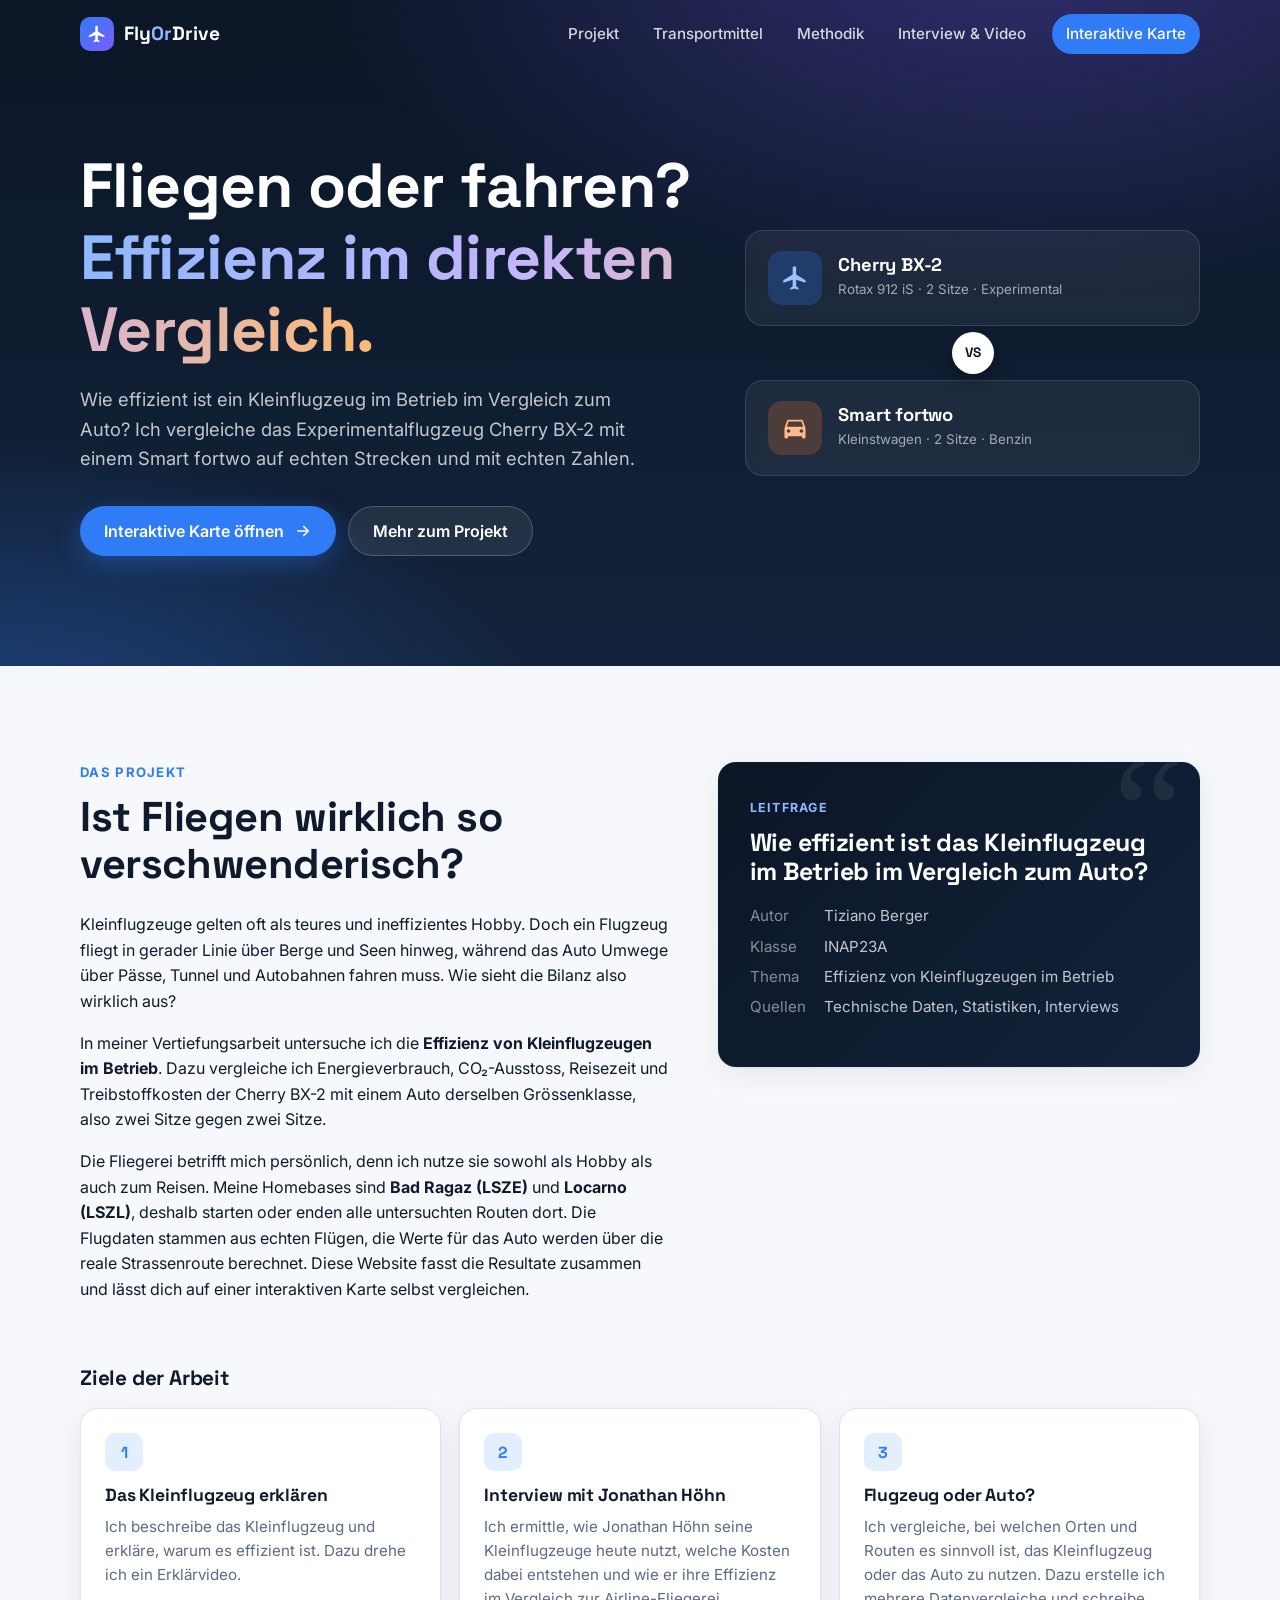
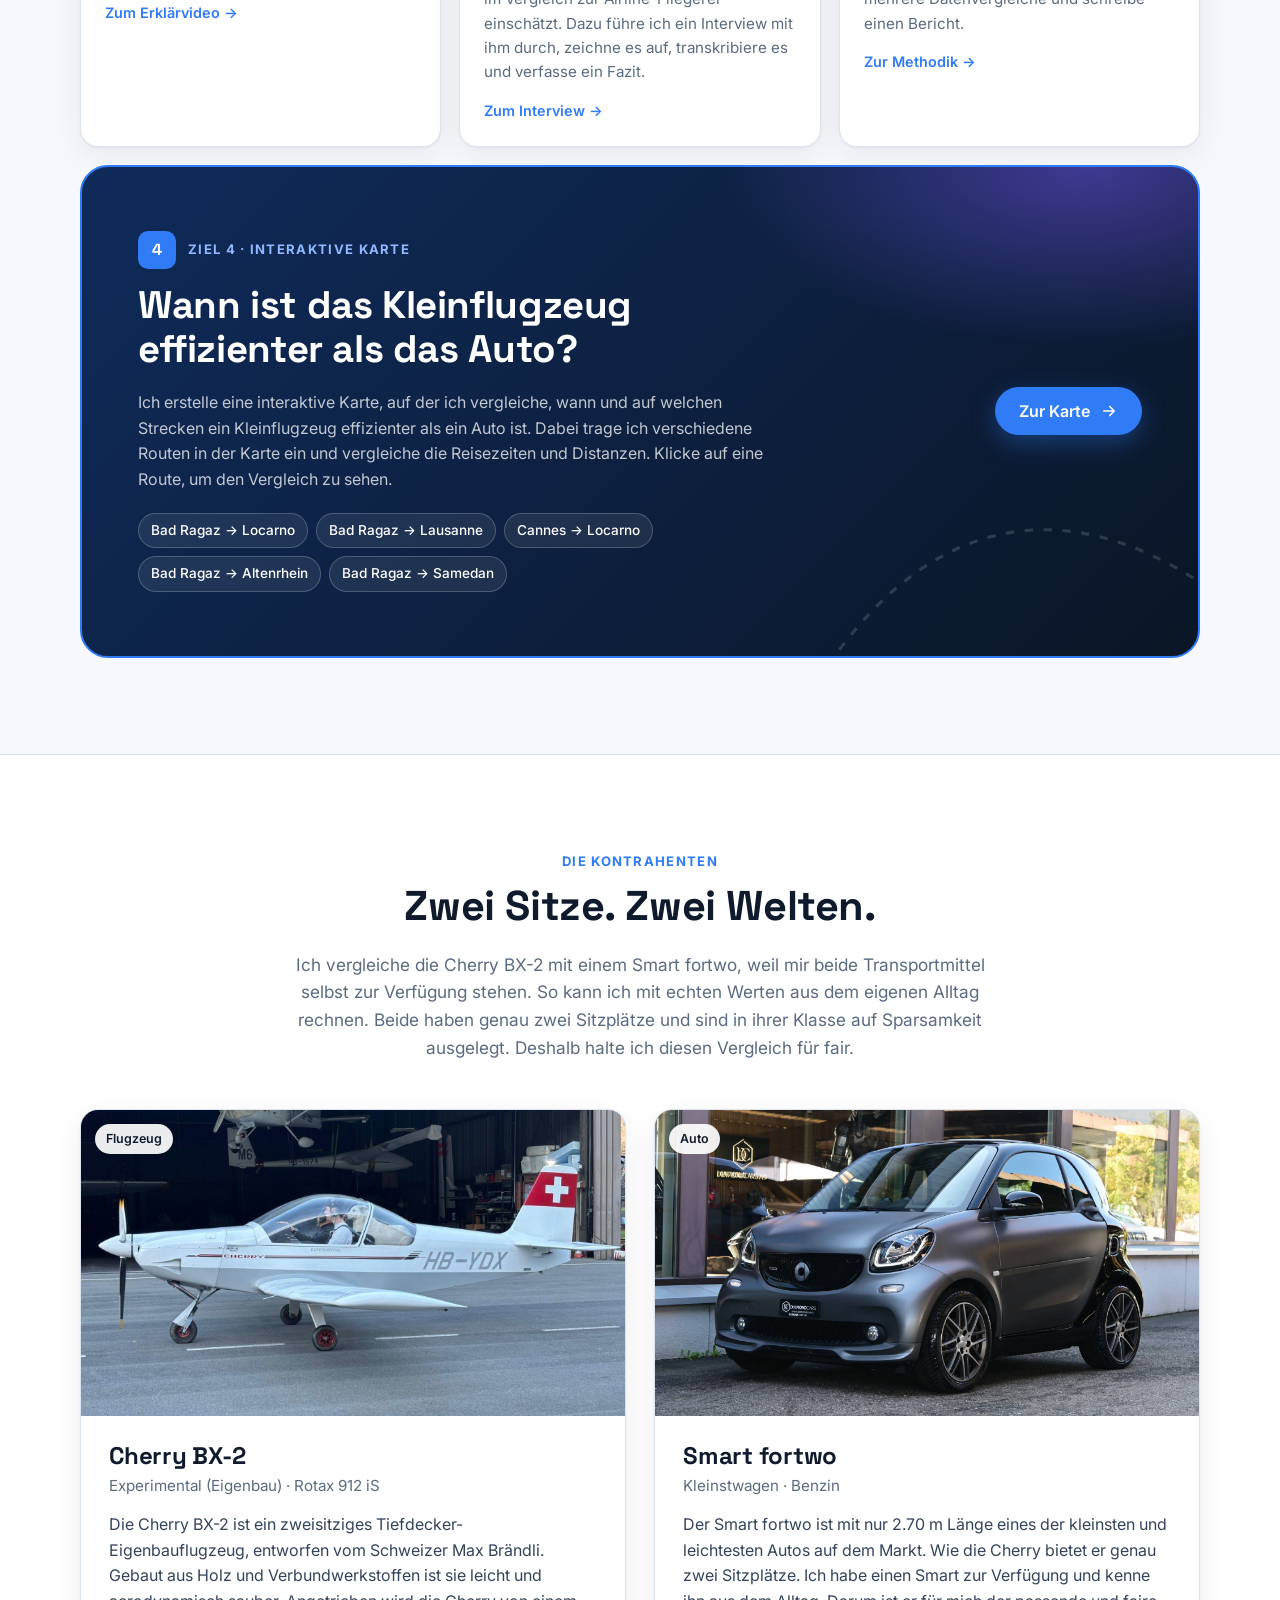
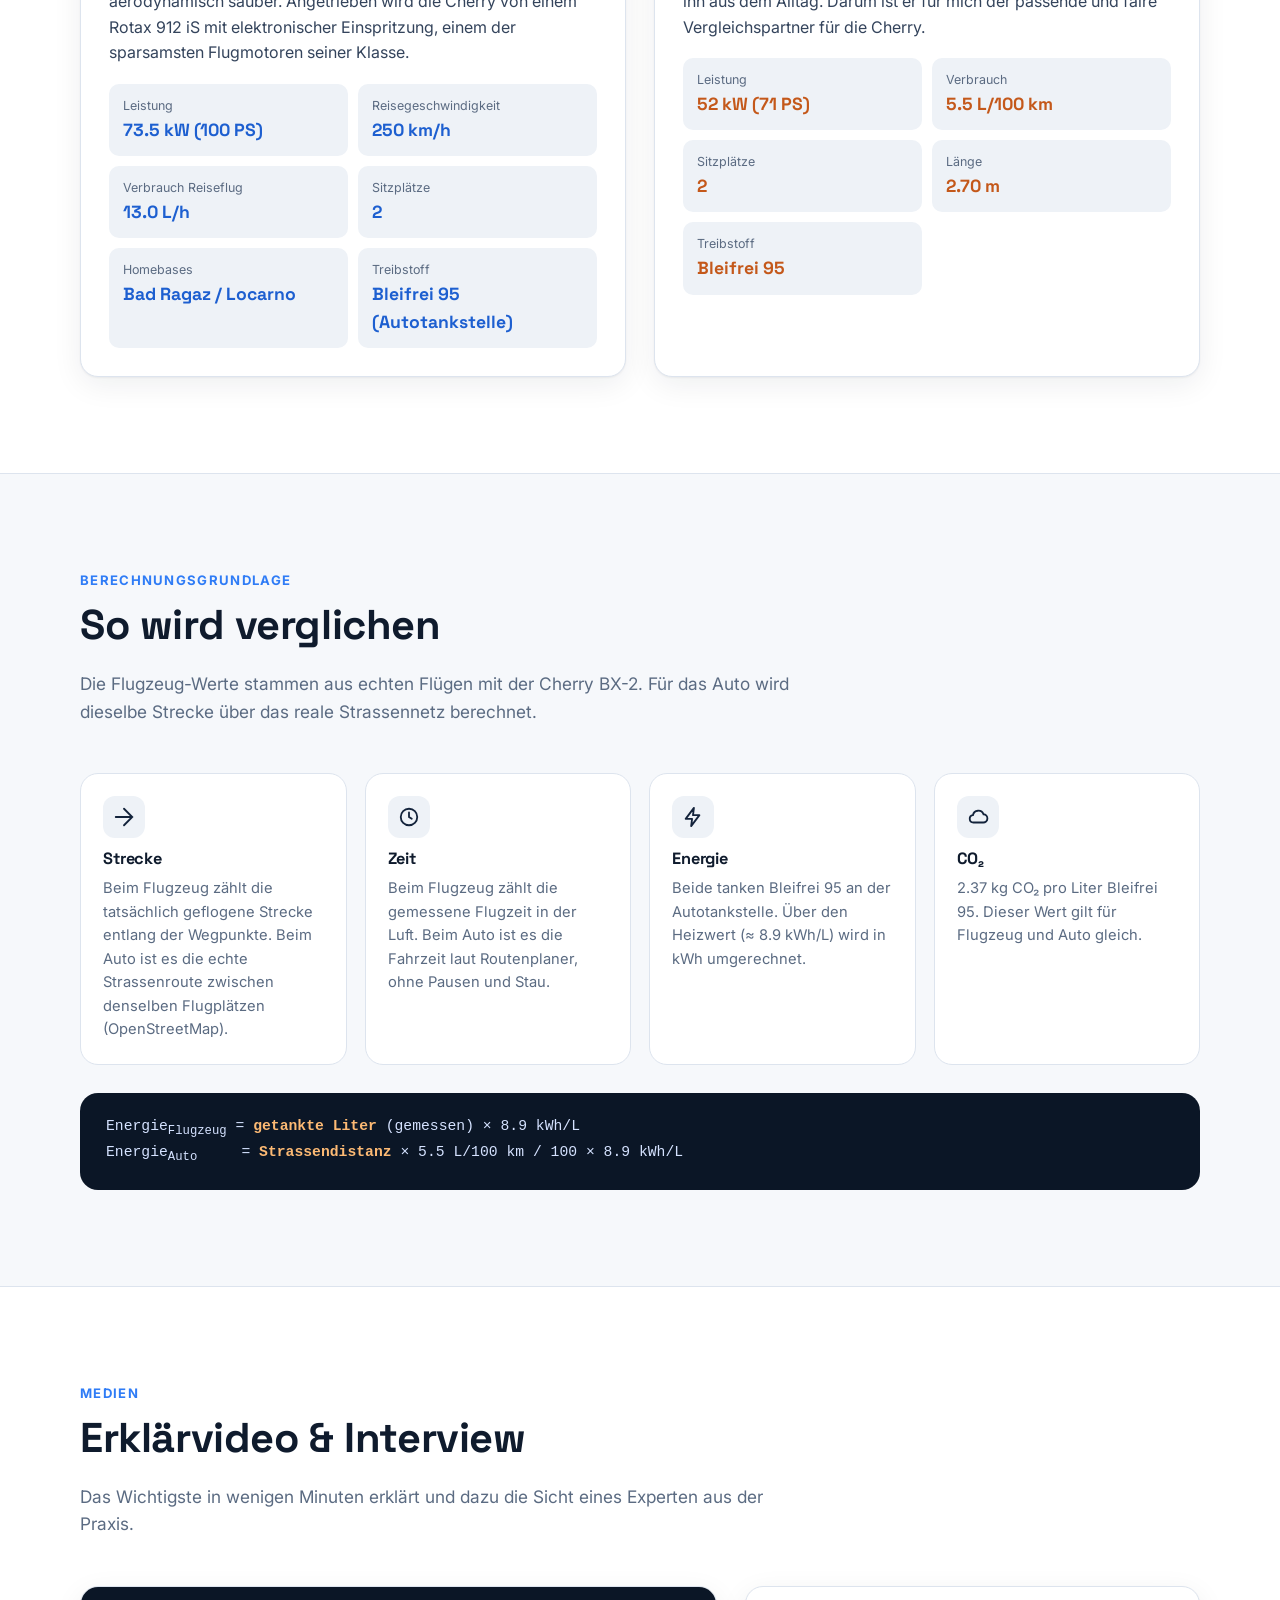
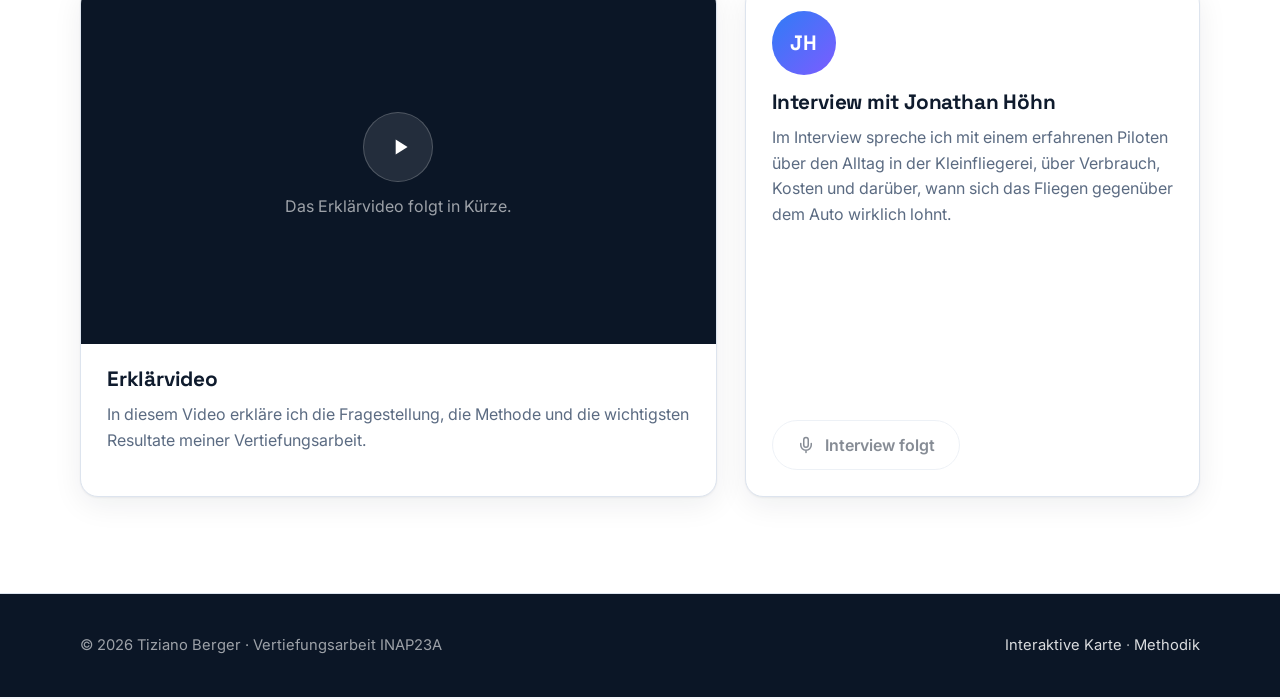
==== commit 00292ff7: "remove dead text" ====
--- a/index.html
+++ b/index.html
@@ -59,7 +59,7 @@
         <div class="versus-vs">VS</div>
         <div class="versus-card car">
           <div class="ico"><svg viewBox="0 0 24 24" fill="currentColor"><path d="M18.92 6.01C18.72 5.42 18.16 5 17.5 5h-11c-.66 0-1.21.42-1.42 1.01L3 12v8c0 .55.45 1 1 1h1c.55 0 1-.45 1-1v-1h12v1c0 .55.45 1 1 1h1c.55 0 1-.45 1-1v-8l-2.08-5.99zM6.5 16c-.83 0-1.5-.67-1.5-1.5S5.67 13 6.5 13s1.5.67 1.5 1.5S7.33 16 6.5 16zm11 0c-.83 0-1.5-.67-1.5-1.5s.67-1.5 1.5-1.5 1.5.67 1.5 1.5-.67 1.5-1.5 1.5zM5 11l1.5-4.5h11L19 11H5z"/></svg></div>
-          <div><h3>Smart fortwo</h3><small>Kleinstwagen · 2 Sitze · Benzin / EQ</small></div>
+          <div><h3>Smart fortwo</h3><small>Kleinstwagen · 2 Sitze · Benzin</small></div>
         </div>
       </div>
     </div>
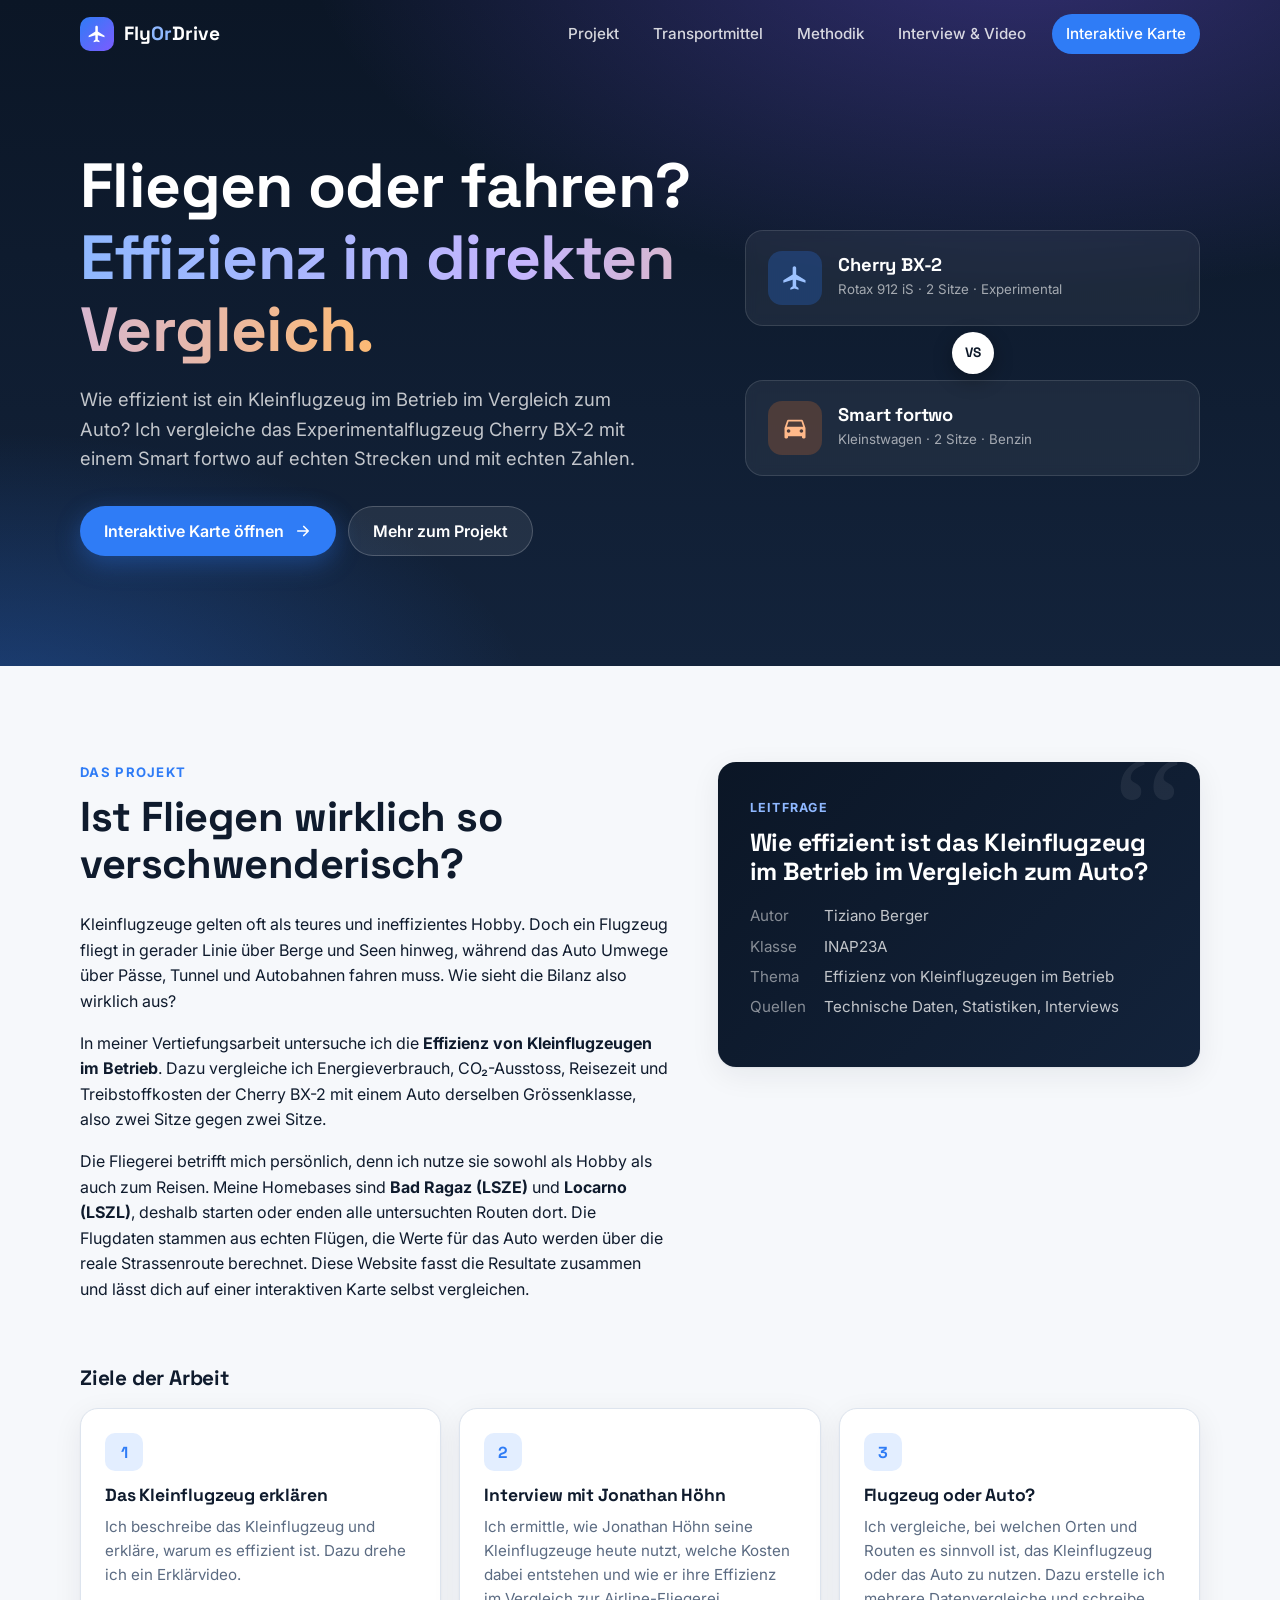
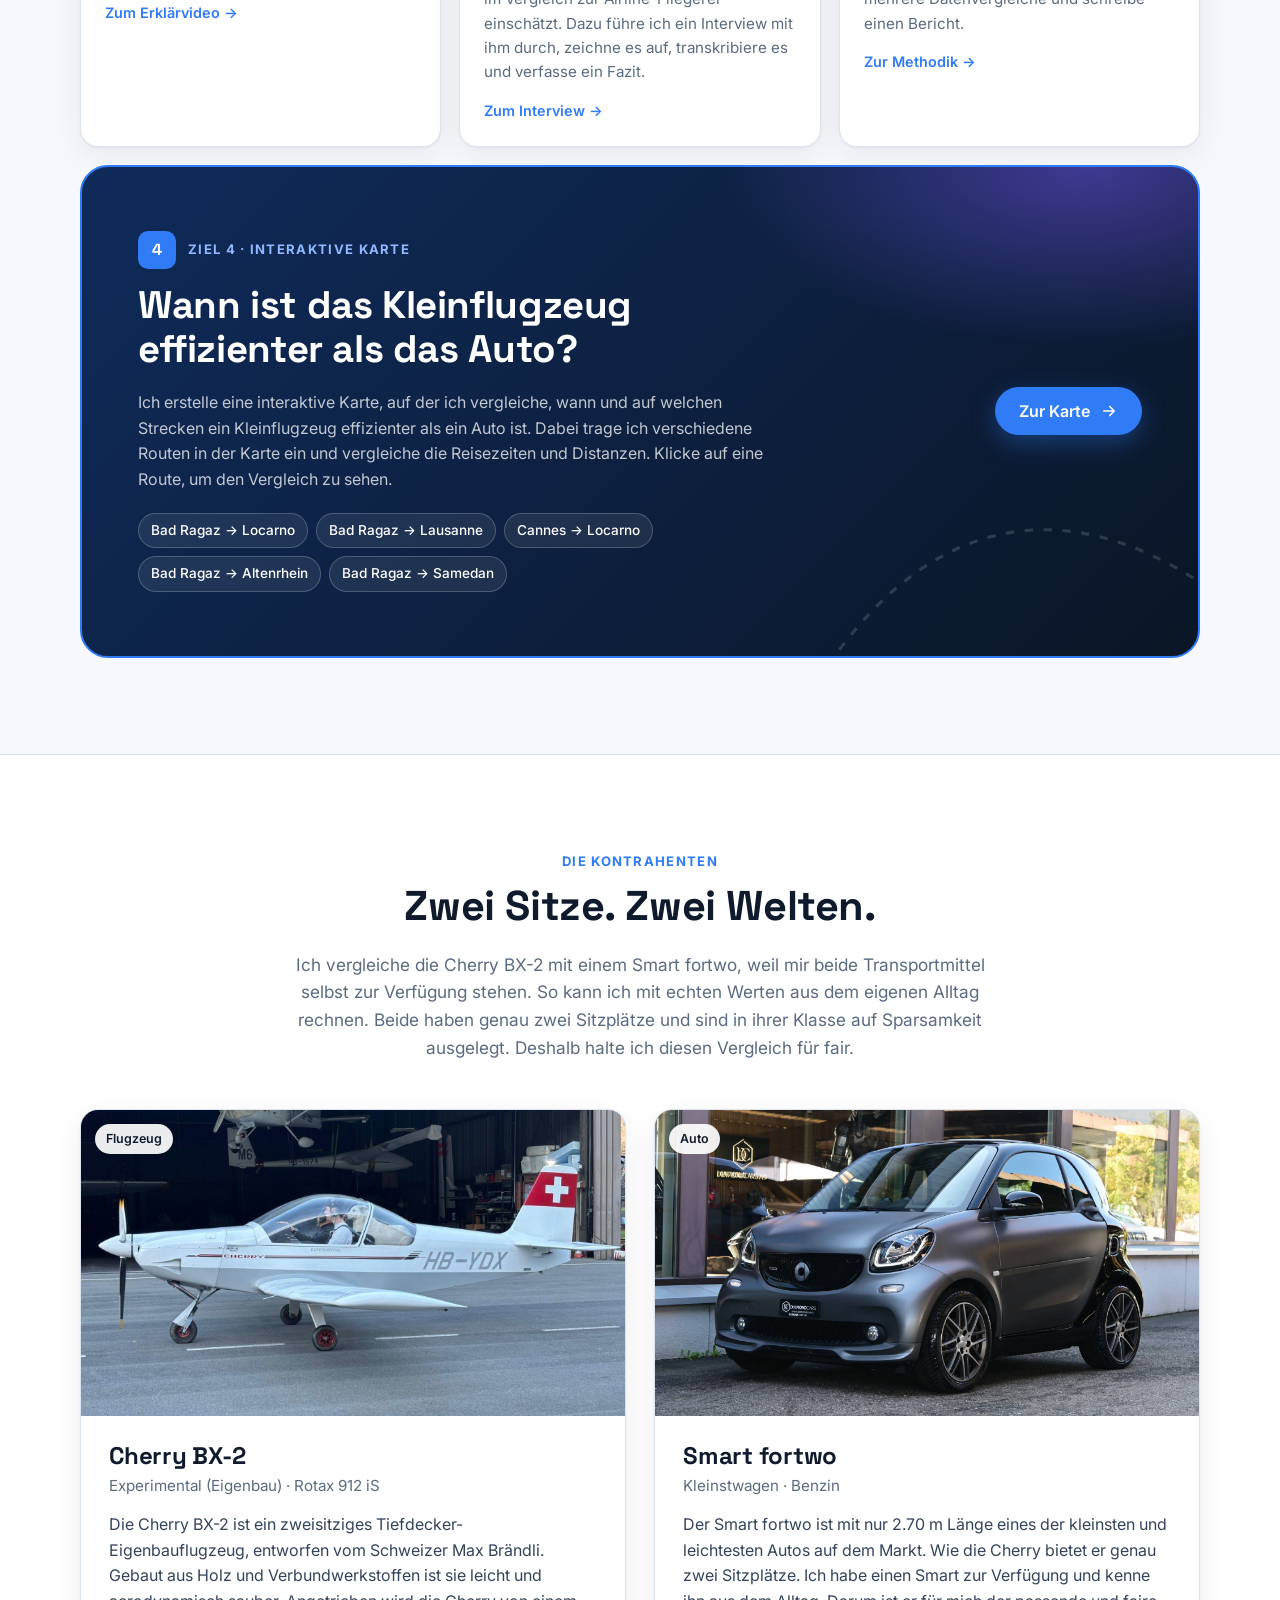
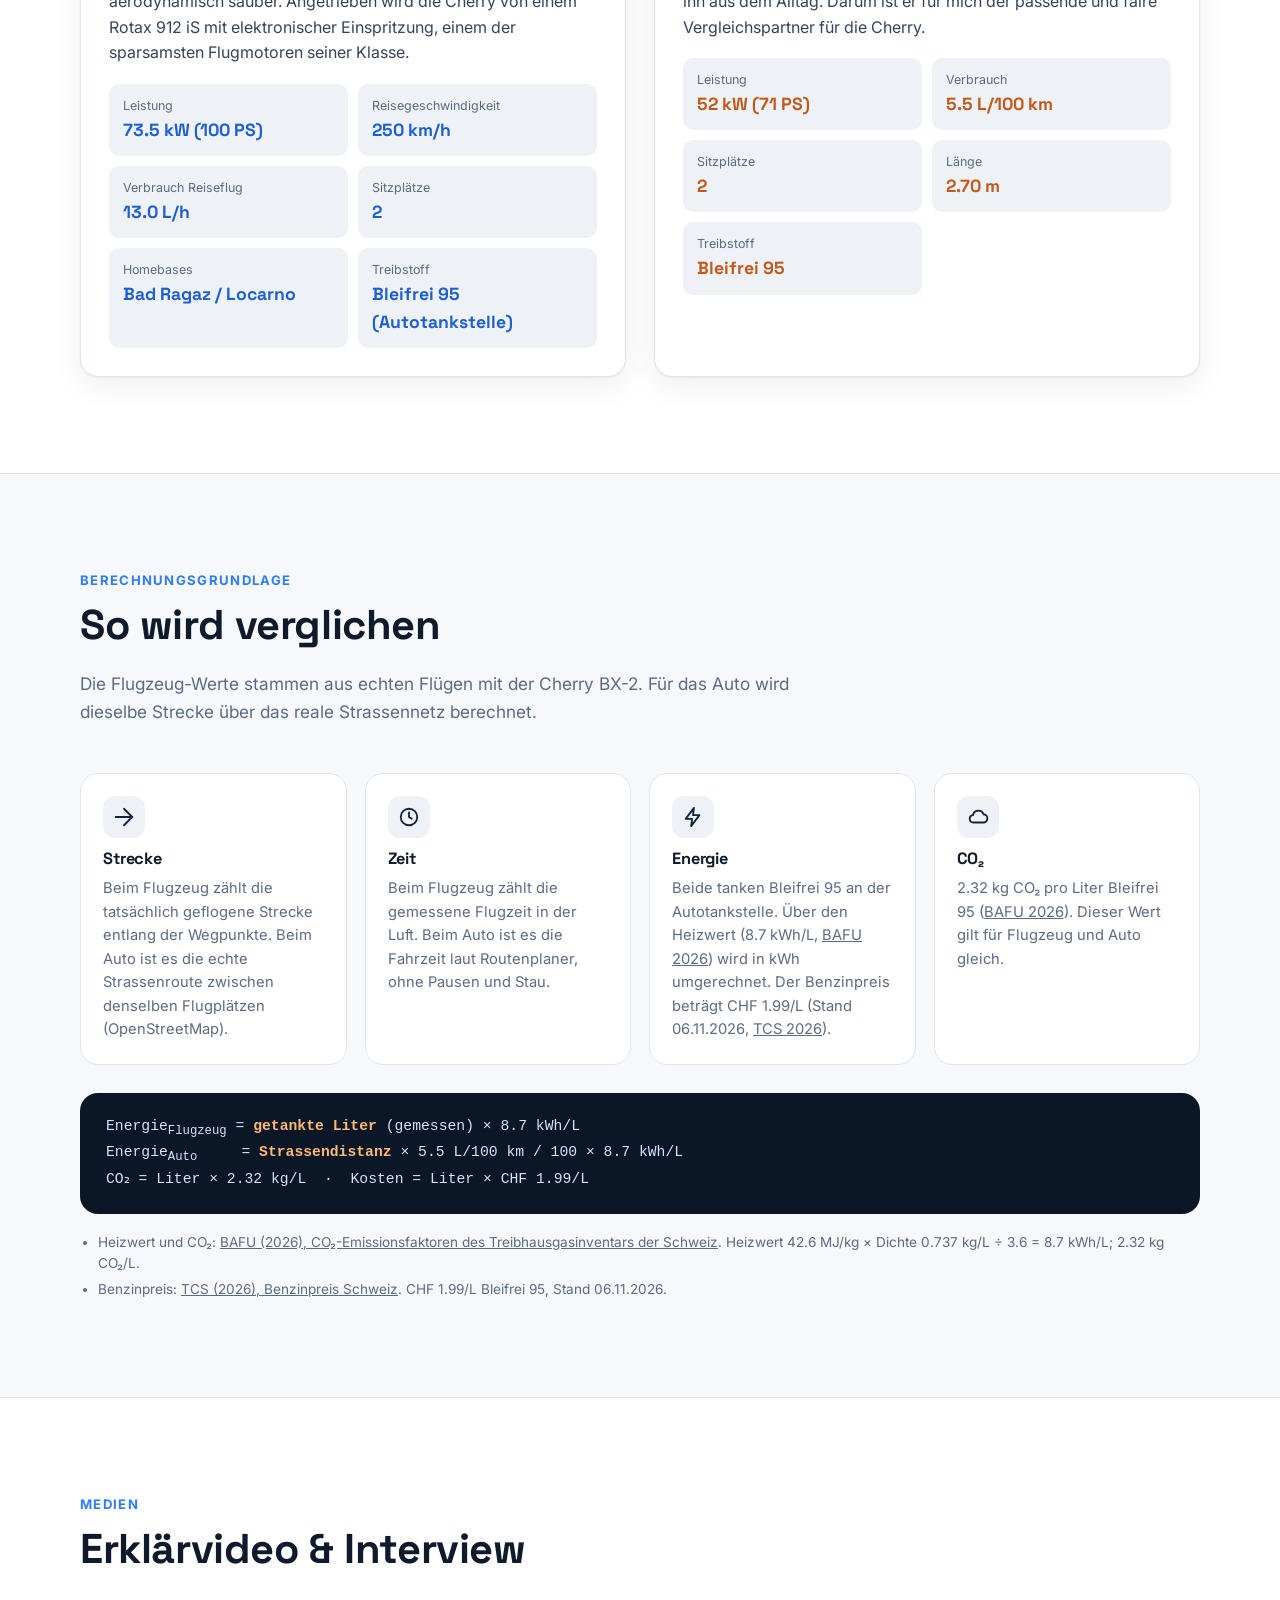
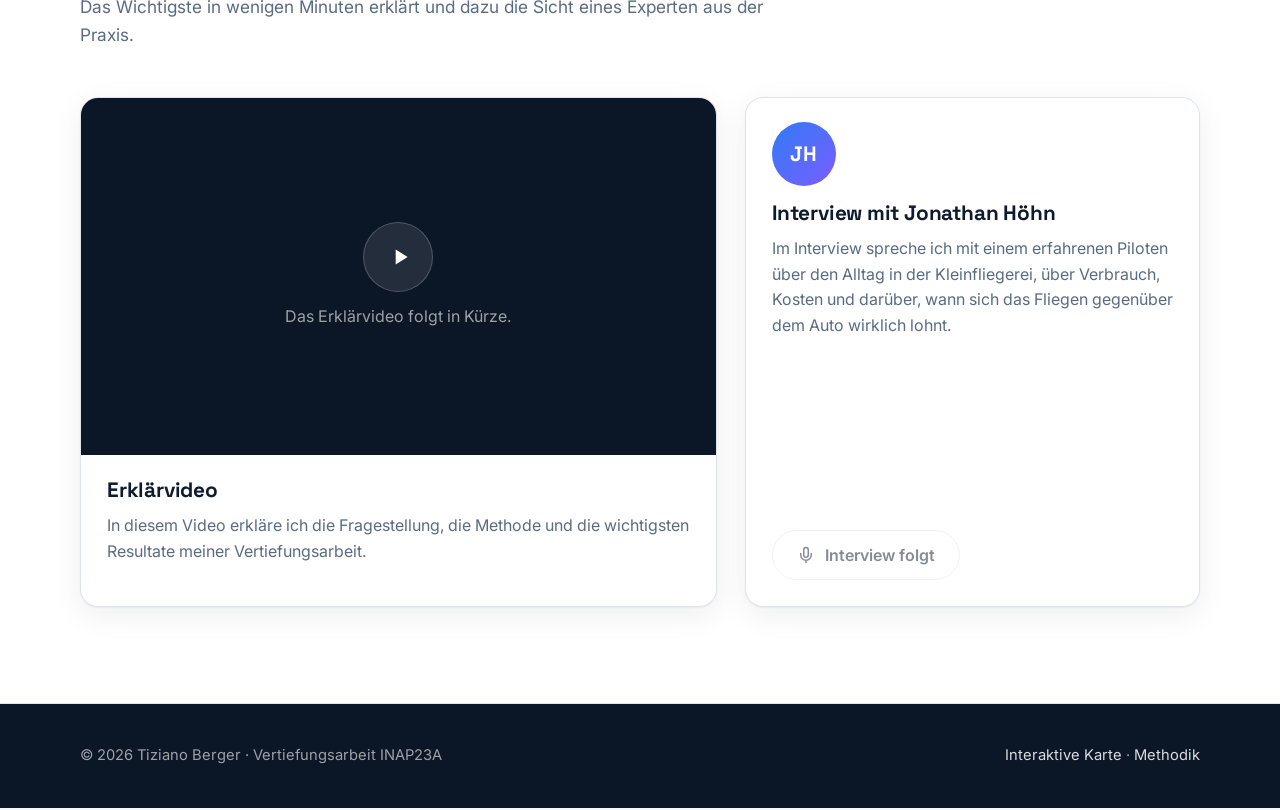
==== commit 0b2284b8: "adjust sources for projects" ====
--- a/index.html
+++ b/index.html
@@ -211,18 +211,23 @@
         <div class="method reveal">
           <div class="ico"><svg viewBox="0 0 24 24" fill="none" stroke="currentColor" stroke-width="2" stroke-linecap="round" stroke-linejoin="round"><path d="M13 2 4 14h7l-1 8 9-12h-7z"/></svg></div>
           <h4>Energie</h4>
-          <p>Beide tanken Bleifrei 95 an der Autotankstelle. Über den Heizwert (≈ 8.9 kWh/L) wird in kWh umgerechnet.</p>
+          <p>Beide tanken Bleifrei 95 an der Autotankstelle. Über den Heizwert (8.7 kWh/L, <a href="https://www.bafu.admin.ch/dam/de/sd-web/NlGIhzJ8OW0t/CO2_Emissionsfaktoren_THG_Inventar.pdf" target="_blank" rel="noopener">BAFU 2026</a>) wird in kWh umgerechnet. Der Benzinpreis beträgt CHF 1.99/L (Stand 06.11.2026, <a href="https://www.tcs.ch/de/camping-reisen/reiseinformationen/wissenswertes/fahrkosten-gebuehren/benzinpreise-schweiz.php" target="_blank" rel="noopener">TCS 2026</a>).</p>
         </div>
         <div class="method reveal">
           <div class="ico"><svg viewBox="0 0 24 24" fill="none" stroke="currentColor" stroke-width="2" stroke-linecap="round"><path d="M7 18a4 4 0 0 1-.5-7.97A6 6 0 0 1 18 9a4.5 4.5 0 0 1-.5 9z"/></svg></div>
           <h4>CO₂</h4>
-          <p>2.37 kg CO₂ pro Liter Bleifrei 95. Dieser Wert gilt für Flugzeug und Auto gleich.</p>
+          <p>2.32 kg CO₂ pro Liter Bleifrei 95 (<a href="https://www.bafu.admin.ch/dam/de/sd-web/NlGIhzJ8OW0t/CO2_Emissionsfaktoren_THG_Inventar.pdf" target="_blank" rel="noopener">BAFU 2026</a>). Dieser Wert gilt für Flugzeug und Auto gleich.</p>
         </div>
       </div>
       <div class="formula reveal">
-        Energie<sub>Flugzeug</sub> = <b>getankte Liter</b> (gemessen) × 8.9 kWh/L<br>
-        Energie<sub>Auto</sub> &nbsp;&nbsp;&nbsp;&nbsp;= <b>Strassendistanz</b> × 5.5 L/100 km / 100 × 8.9 kWh/L
-      </div>
+        Energie<sub>Flugzeug</sub> = <b>getankte Liter</b> (gemessen) × 8.7 kWh/L<br>
+        Energie<sub>Auto</sub> &nbsp;&nbsp;&nbsp;&nbsp;= <b>Strassendistanz</b> × 5.5 L/100 km / 100 × 8.7 kWh/L<br>
+        CO₂ = Liter × 2.32 kg/L &nbsp;·&nbsp; Kosten = Liter × CHF 1.99/L
+      </div>
+      <ul class="sources reveal">
+        <li>Heizwert und CO₂: <a href="https://www.bafu.admin.ch/dam/de/sd-web/NlGIhzJ8OW0t/CO2_Emissionsfaktoren_THG_Inventar.pdf" target="_blank" rel="noopener">BAFU (2026), CO₂-Emissionsfaktoren des Treibhausgasinventars der Schweiz</a>. Heizwert 42.6 MJ/kg × Dichte 0.737 kg/L ÷ 3.6 = 8.7 kWh/L; 2.32 kg CO₂/L.</li>
+        <li>Benzinpreis: <a href="https://www.tcs.ch/de/camping-reisen/reiseinformationen/wissenswertes/fahrkosten-gebuehren/benzinpreise-schweiz.php" target="_blank" rel="noopener">TCS (2026), Benzinpreis Schweiz</a>. CHF 1.99/L Bleifrei 95, Stand 06.11.2026.</li>
+      </ul>
     </div>
   </section>
 
--- a/assets/css/style.css
+++ b/assets/css/style.css
@@ -224,6 +224,9 @@
   overflow-x: auto;
 }
 .formula b { color: #fdba74; font-weight: 600; }
+.sources { margin: 18px 0 0; padding-left: 18px; font-size: .85rem; color: var(--muted); }
+.sources li + li { margin-top: 4px; }
+.method a, .sources a { color: inherit; text-decoration: underline; }
 
 /* CTA */
 .cta {
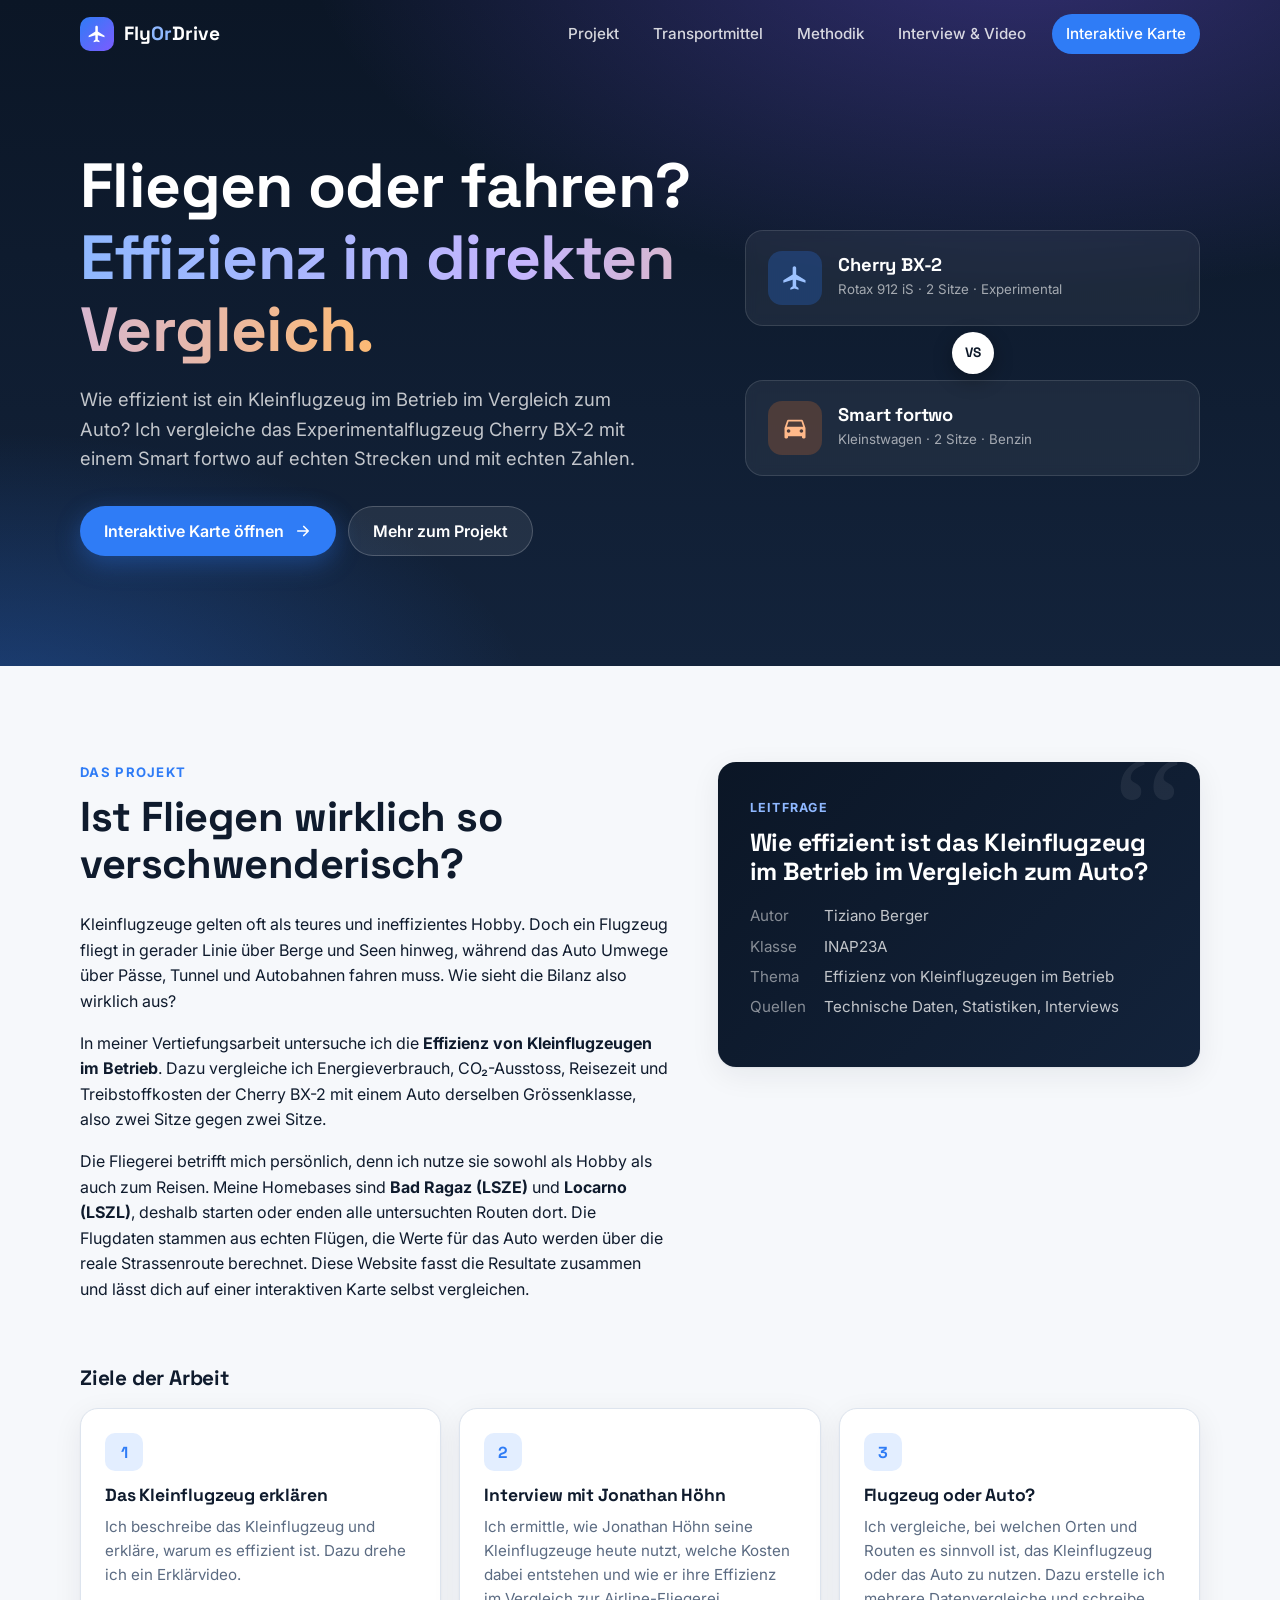
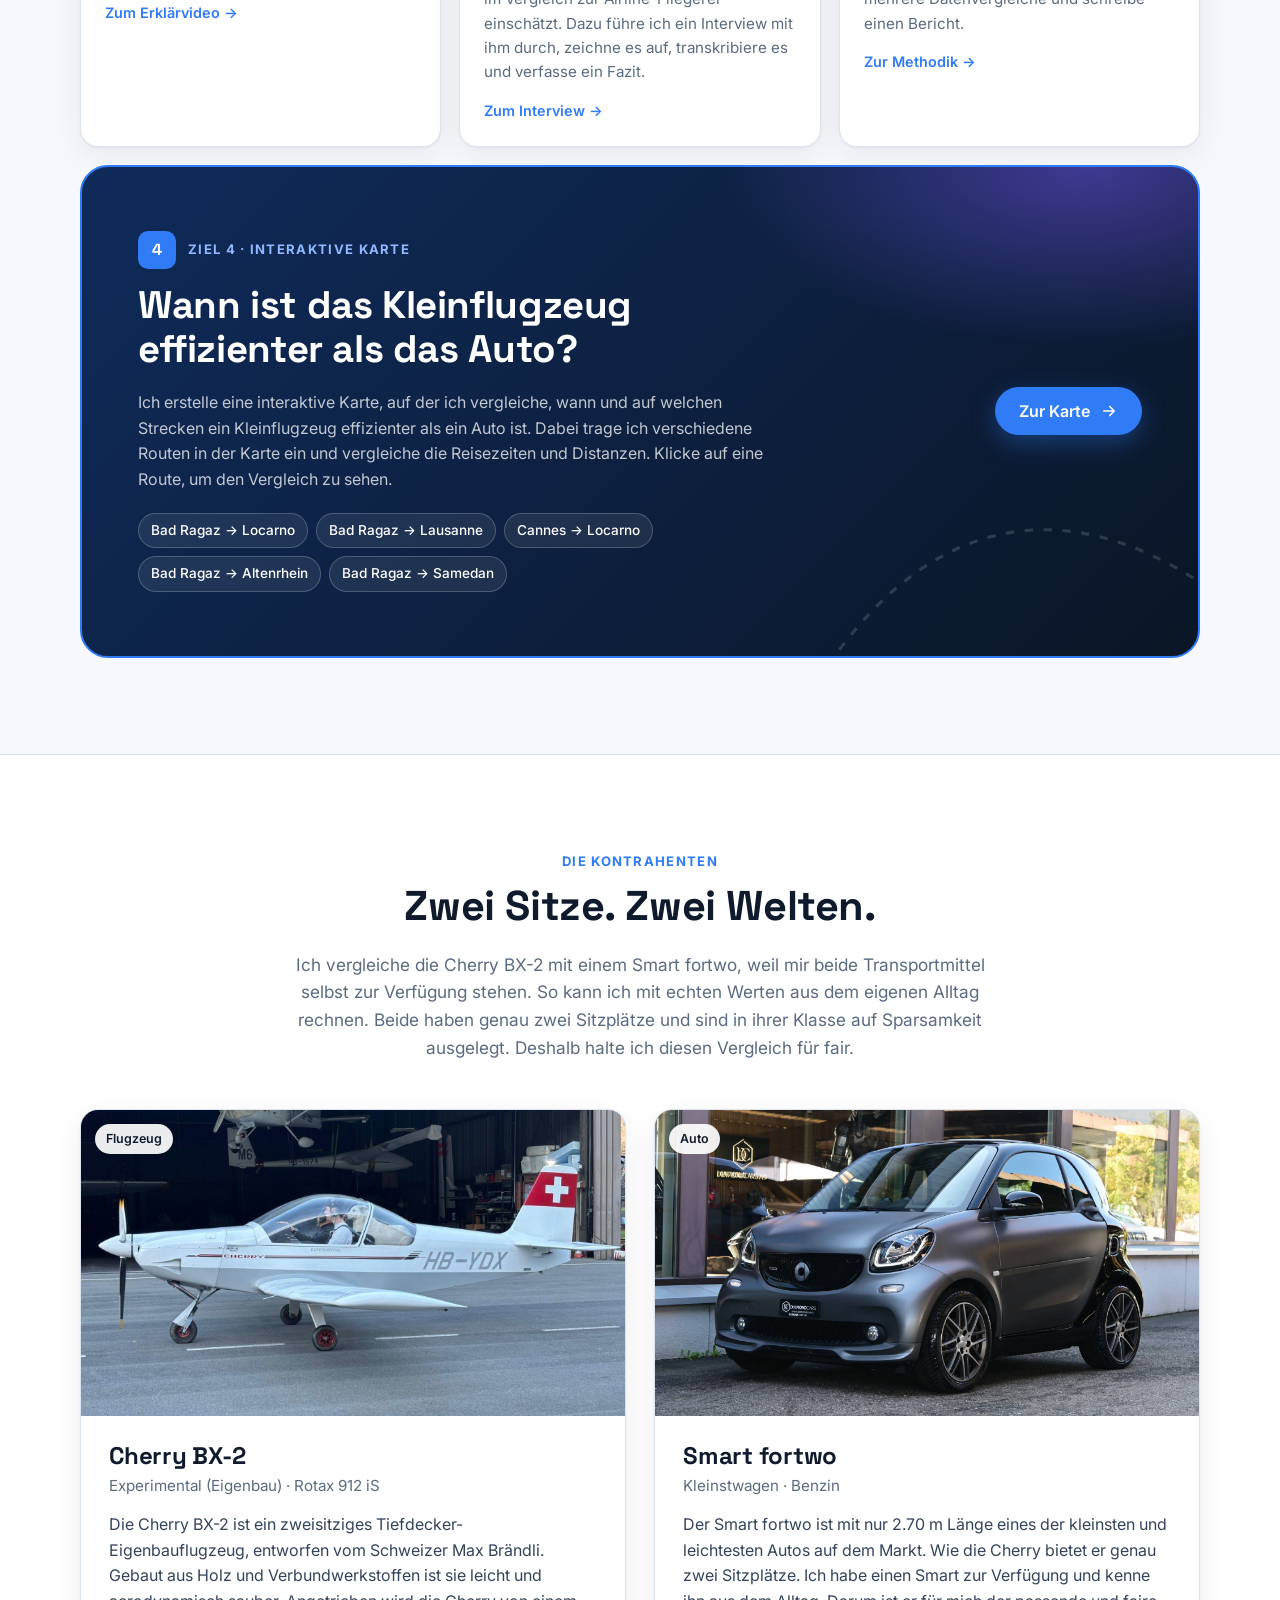
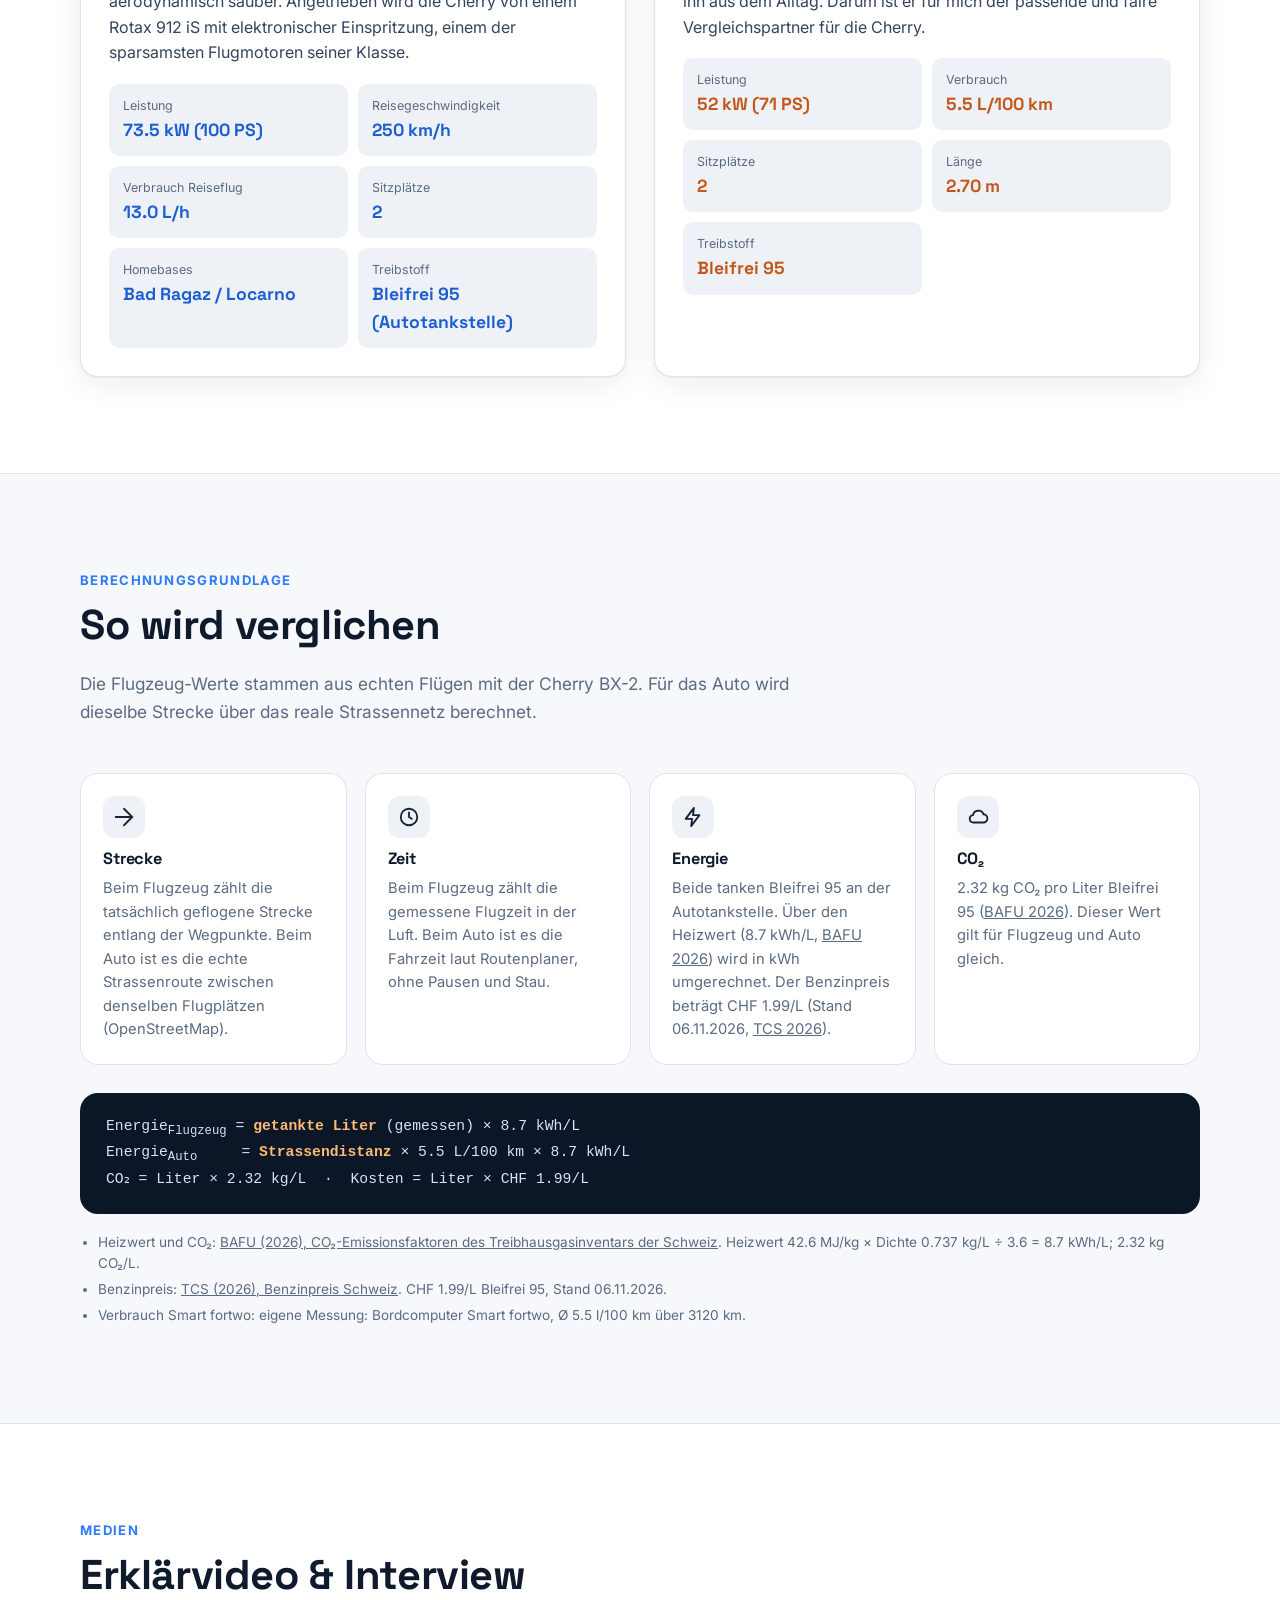
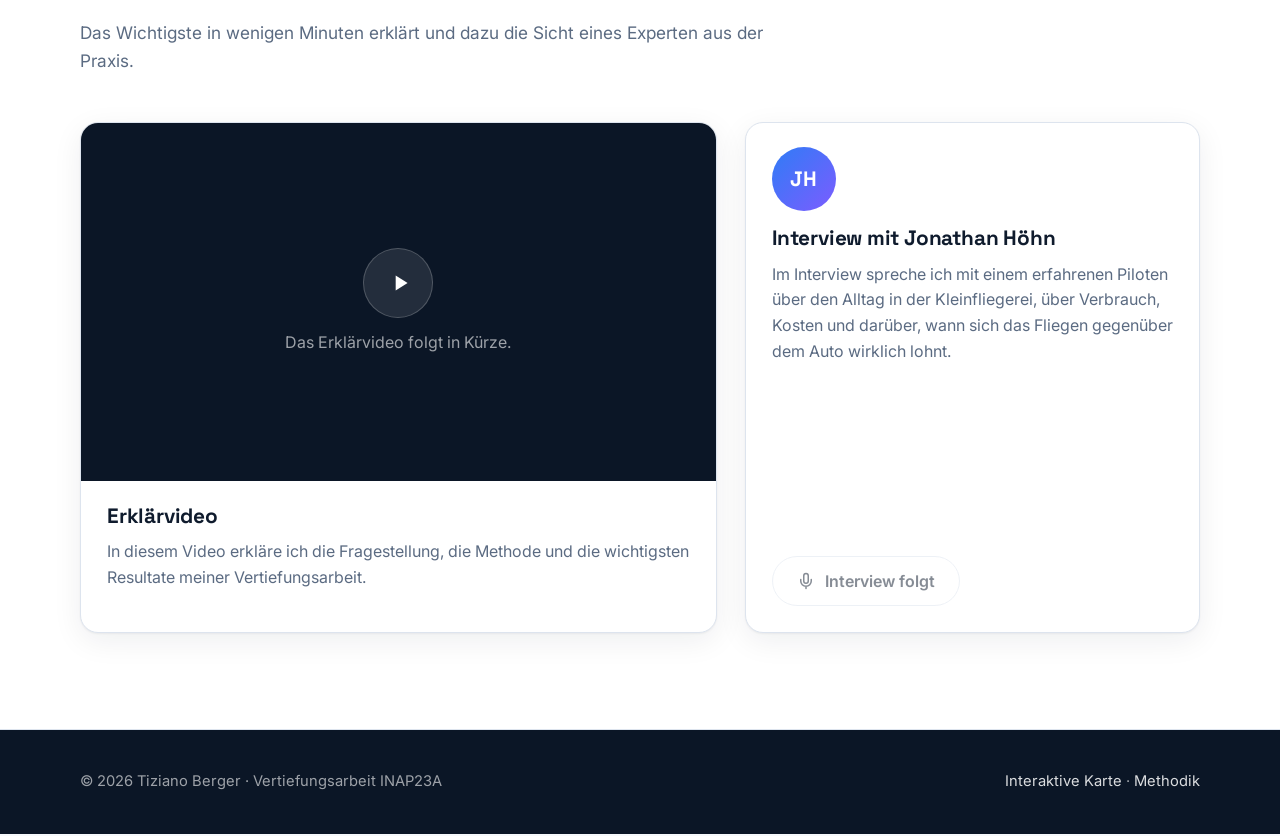
==== commit e3567077: "Quelle Smart-Verbrauch ergänzen und Auto-Formel korrigieren" ====
--- a/index.html
+++ b/index.html
@@ -221,12 +221,13 @@
       </div>
       <div class="formula reveal">
         Energie<sub>Flugzeug</sub> = <b>getankte Liter</b> (gemessen) × 8.7 kWh/L<br>
-        Energie<sub>Auto</sub> &nbsp;&nbsp;&nbsp;&nbsp;= <b>Strassendistanz</b> × 5.5 L/100 km / 100 × 8.7 kWh/L<br>
+        Energie<sub>Auto</sub> &nbsp;&nbsp;&nbsp;&nbsp;= <b>Strassendistanz</b> × 5.5 L/100 km × 8.7 kWh/L<br>
         CO₂ = Liter × 2.32 kg/L &nbsp;·&nbsp; Kosten = Liter × CHF 1.99/L
       </div>
       <ul class="sources reveal">
         <li>Heizwert und CO₂: <a href="https://www.bafu.admin.ch/dam/de/sd-web/NlGIhzJ8OW0t/CO2_Emissionsfaktoren_THG_Inventar.pdf" target="_blank" rel="noopener">BAFU (2026), CO₂-Emissionsfaktoren des Treibhausgasinventars der Schweiz</a>. Heizwert 42.6 MJ/kg × Dichte 0.737 kg/L ÷ 3.6 = 8.7 kWh/L; 2.32 kg CO₂/L.</li>
         <li>Benzinpreis: <a href="https://www.tcs.ch/de/camping-reisen/reiseinformationen/wissenswertes/fahrkosten-gebuehren/benzinpreise-schweiz.php" target="_blank" rel="noopener">TCS (2026), Benzinpreis Schweiz</a>. CHF 1.99/L Bleifrei 95, Stand 06.11.2026.</li>
+        <li>Verbrauch Smart fortwo: eigene Messung: Bordcomputer Smart fortwo, Ø 5.5 l/100 km über 3120 km.</li>
       </ul>
     </div>
   </section>
